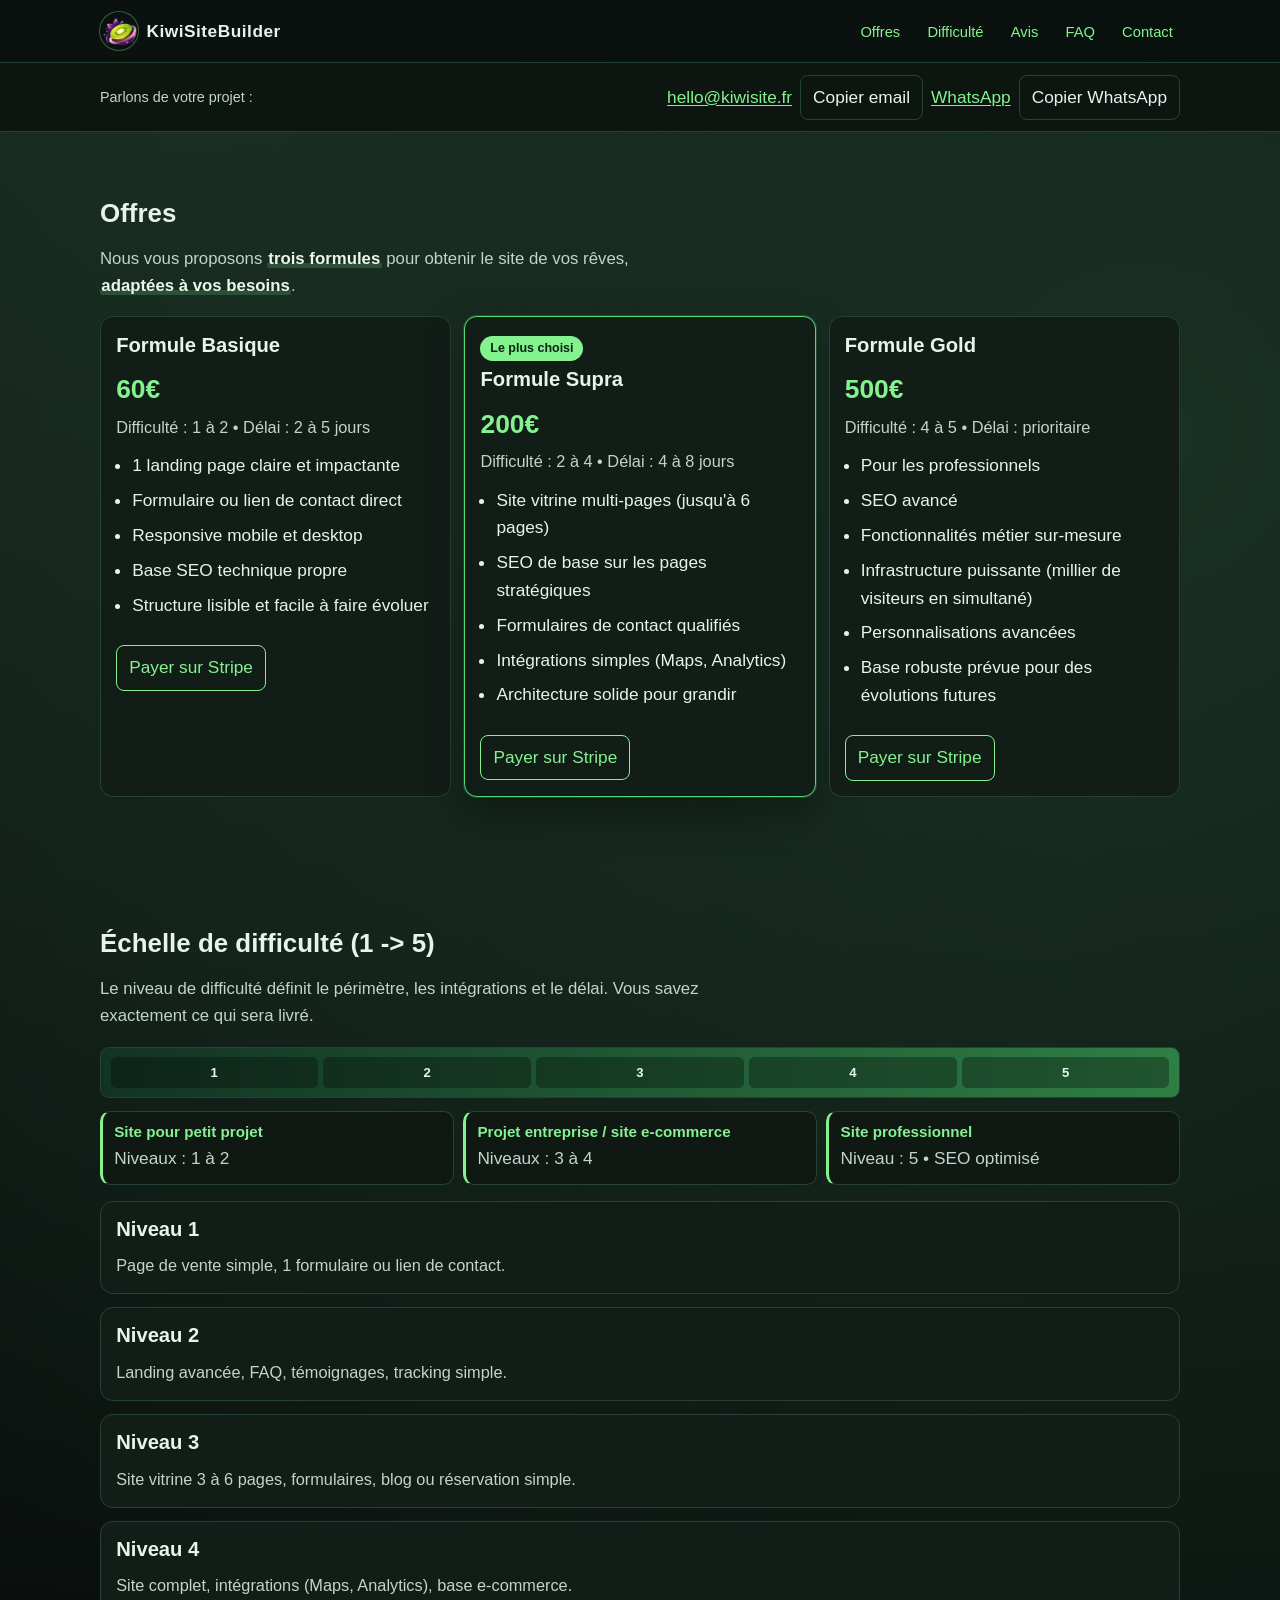
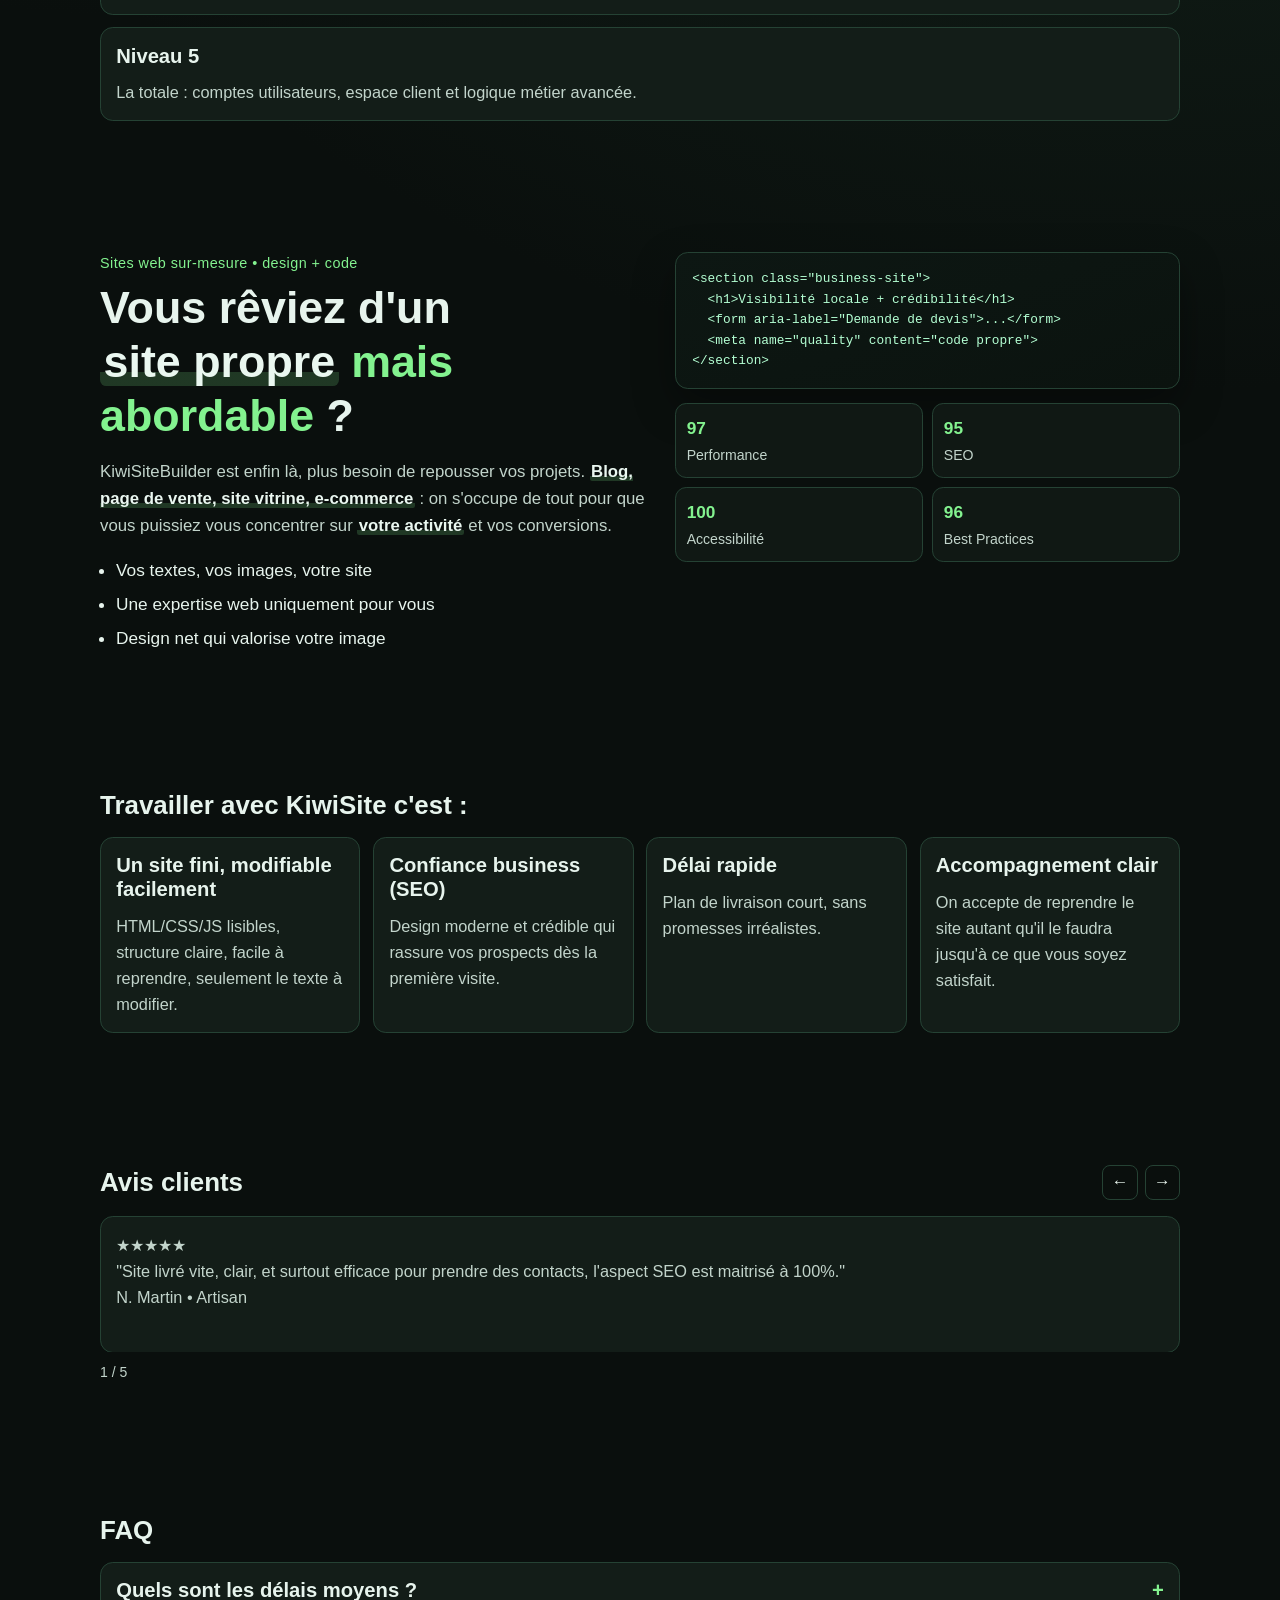
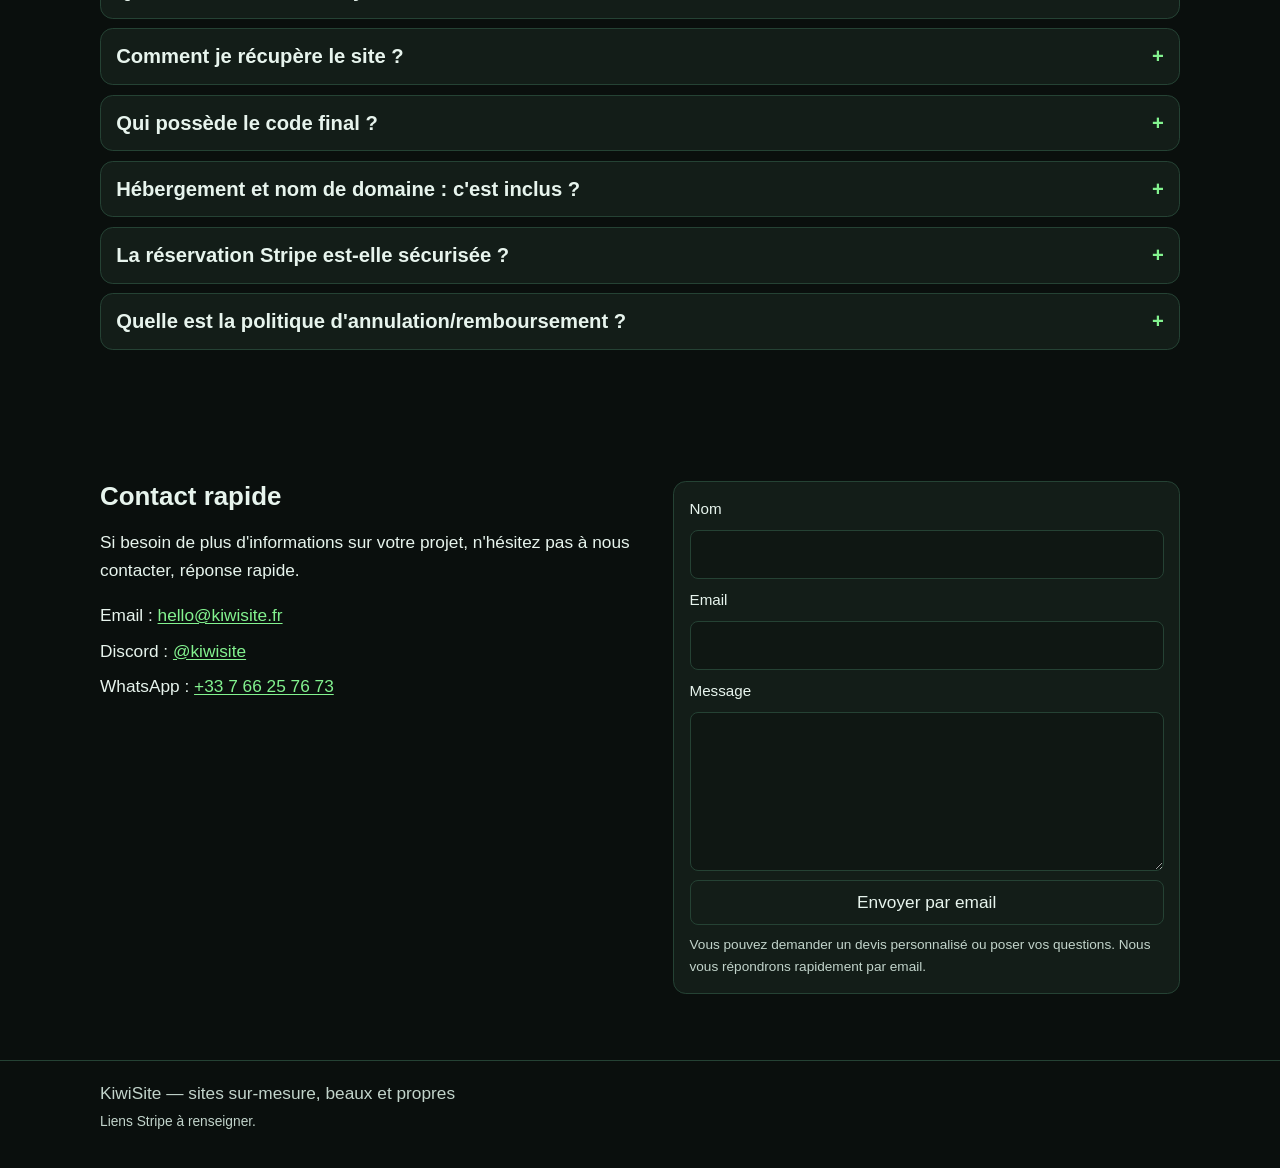
==== index.html @ 047dbd61 "Refine mobile contact bar design" ====
﻿<!doctype html>
<html lang="fr">
  <head>
    <meta charset="UTF-8" />
    <meta name="viewport" content="width=device-width, initial-scale=1.0" />
    <meta
      name="description"
      content="KiwiSiteBuilder crée des sites web sur-mesure avec design soigné, code propre et livraison rapide."
    />
    <title>KiwiSiteBuilder | Site web beau, propre, rapide</title>
    <link rel="stylesheet" href="css/styles.css" />
  </head>
  <body>
    <a class="skip-link" href="#main-content">Aller au contenu</a>

    <header class="site-header" id="top">
      <div class="container nav-wrap">
        <p class="brand" aria-label="KiwiSiteBuilder">
          <span class="brand-logo" aria-hidden="true">
            <img src="assets/logo kiwi.png" alt="" />
          </span>
          <span class="brand-text">KiwiSiteBuilder</span>
        </p>
        <nav aria-label="Navigation principale">
          <ul class="nav-list">
            <li><a href="#offres">Offres</a></li>
            <li><a href="#difficulte">Difficulté</a></li>
            <li><a href="#avis">Avis</a></li>
            <li><a href="#faq">FAQ</a></li>
            <li><a href="#contact">Contact</a></li>
          </ul>
        </nav>
      </div>
    </header>

    <div class="contact-bar" aria-label="Barre contact rapide">
      <div class="container contact-bar-wrap">
        <p>Parlons de votre projet :</p>
        <div class="contact-actions">
          <a href="mailto:hello@kiwisite.fr">hello@kiwisite.fr</a>
          <button
            class="copy-btn"
            type="button"
            data-copy="hello@kiwisite.fr"
            aria-label="Copier l'adresse email"
          >
            Copier email
          </button>
          <a href="https://wa.me/33612345678" target="_blank" rel="noopener"
            >WhatsApp</a
          >
          <button
            class="copy-btn"
            type="button"
            data-copy="+33 6 12 34 56 78"
            aria-label="Copier le numéro WhatsApp"
          >
            Copier WhatsApp
          </button>
        </div>
      </div>
    </div>

    <main id="main-content">
      <section class="section" id="offres" aria-labelledby="offres-title">
        <div class="container">
          <h2 id="offres-title">Offres</h2>
          <p class="section-intro">
            Nous vous proposons <span class="hl">trois formules</span> pour obtenir le site de vos rêves, <span class="hl">adaptées à vos besoins</span>.
          </p>
          <div class="offers-grid">
            <article class="offer-card">
              <h3>Formule Basique</h3>
              <p class="price">60€</p>
              <p class="offer-meta">Difficulté : 1 à 2 • Délai : 2 à 5 jours</p>
              <ul>
                <li>1 landing page claire et impactante</li>
                <li>Formulaire ou lien de contact direct</li>
                <li>Responsive mobile et desktop</li>
                <li>Base SEO technique propre</li>
                <li>Structure lisible et facile à faire évoluer</li>
              </ul>
              <a
                class="stripe-btn"
                href="STRIPE_LINK_STARTER"
                target="_blank"
                rel="noopener"
                aria-label="Réserver l'offre Essentiel Launch sur Stripe"
                >Payer sur Stripe</a
              >
            </article>

            <article class="offer-card featured">
              <p class="tag">Le plus choisi</p>
              <h3>Formule Supra</h3>
              <p class="price">200€</p>
              <p class="offer-meta">Difficulté : 2 à 4 • Délai : 4 à 8 jours</p>
              <ul>
                <li>Site vitrine multi-pages (jusqu'à 6 pages)</li>
                <li>SEO de base sur les pages stratégiques</li>
                <li>Formulaires de contact qualifiés</li>
                <li>Intégrations simples (Maps, Analytics)</li>
                <li>Architecture solide pour grandir</li>
              </ul>
              <a
                class="stripe-btn"
                href="STRIPE_LINK_PRO"
                target="_blank"
                rel="noopener"
                aria-label="Réserver l'offre Croissance Sur-Mesure sur Stripe"
                >Payer sur Stripe</a
              >
            </article>

            <article class="offer-card">
              <h3>Formule Gold</h3>
              <p class="price">500€</p>
              <p class="offer-meta">Difficulté : 4 à 5 • Délai : prioritaire</p>
              <ul>
                <li>Pour les professionnels</li>
                <li>SEO avancé</li>
                <li>Fonctionnalités métier sur-mesure</li>
                <li>Infrastructure puissante (millier de visiteurs en simultané)</li>
                <li>Personnalisations avancées</li>
                <li>Base robuste prévue pour des évolutions futures</li>
                
              </ul>
              <a
                class="stripe-btn"
                href="STRIPE_LINK_PREMIUM"
                target="_blank"
                rel="noopener"
                aria-label="Réserver l'offre Signature Prioritaire sur Stripe"
                >Payer sur Stripe</a
              >
            </article>
          </div>
        </div>
      </section>

      <section class="section" id="difficulte" aria-labelledby="difficulte-title">
        <div class="container">
          <h2 id="difficulte-title">Échelle de difficulté (1 -> 5)</h2>
          <p class="section-intro">
            Le niveau de difficulté définit le périmètre, les intégrations et le
            délai. Vous savez exactement ce qui sera livré.
          </p>
          <div
            class="scale-track"
            role="img"
            aria-label="Échelle visuelle de difficulté de 1 à 5"
          >
            <span>1</span>
            <span>2</span>
            <span>3</span>
            <span>4</span>
            <span>5</span>
          </div>
          <div class="difficulty-legend" aria-label="Catégories de difficulté">
            <article class="difficulty-legend-item">
              <h3>Site pour petit projet</h3>
              <p>Niveaux : 1 à 2</p>
            </article>
            <article class="difficulty-legend-item">
              <h3>Projet entreprise / site e-commerce</h3>
              <p>Niveaux : 3 à 4</p>
            </article>
            <article class="difficulty-legend-item">
              <h3>Site professionnel</h3>
              <p>Niveau : 5 • SEO optimisé</p>
            </article>
          </div>
          <div class="difficulty-grid">
            <article class="difficulty-item">
              <h3>Niveau 1</h3>
              <p>Page de vente simple, 1 formulaire ou lien de contact.</p>
            </article>
            <article class="difficulty-item">
              <h3>Niveau 2</h3>
              <p>Landing avancée, FAQ, témoignages, tracking simple.</p>
            </article>
            <article class="difficulty-item">
              <h3>Niveau 3</h3>
              <p>Site vitrine 3 à 6 pages, formulaires, blog ou réservation simple.</p>
            </article>
            <article class="difficulty-item">
              <h3>Niveau 4</h3>
              <p>Site complet, intégrations (Maps, Analytics), base e-commerce.</p>
            </article>
            <article class="difficulty-item">
              <h3>Niveau 5</h3>
              <p>
                La totale : comptes utilisateurs, espace client et logique métier
                avancée.
              </p>
            </article>
          </div>
        </div>
      </section>

      <section class="hero section">
        <div class="container hero-grid">
          <div>
            <p class="kicker">Sites web sur-mesure • design + code</p>
            <h1>
              Vous rêviez d'un <span class="hl">site propre</span>
              <span>mais abordable</span> ?
            </h1>
            <p class="hero-subtitle">
              KiwiSiteBuilder est enfin là, plus besoin de repousser vos projets.
              <span class="hl">Blog, page de vente, site vitrine, e-commerce</span> :
              on s'occupe de tout pour que vous puissiez vous concentrer sur
              <span class="hl">votre activité</span> et vos conversions.
            </p>
            <ul class="proof-list" aria-label="Preuves de confiance">
              <li>Vos textes, vos images, votre site</li>
              <li>Une expertise web uniquement pour vous</li>
              <li>Design net qui valorise votre image</li>
            </ul>
          </div>
          <div>
            <article class="code-card" aria-label="Extrait de code décoratif">
              <pre><code>&lt;section class="business-site"&gt;
  &lt;h1&gt;Visibilité locale + crédibilité&lt;/h1&gt;
  &lt;form aria-label="Demande de devis"&gt;...&lt;/form&gt;
  &lt;meta name="quality" content="code propre"&gt;
&lt;/section&gt;</code></pre>
            </article>
            <div class="badge-grid" aria-label="Badges de qualité">
              <div class="badge">
                <span class="badge-score">97</span>
                <span class="badge-name">Performance</span>
              </div>
              <div class="badge">
                <span class="badge-score">95</span>
                <span class="badge-name">SEO</span>
              </div>
              <div class="badge">
                <span class="badge-score">100</span>
                <span class="badge-name">Accessibilité</span>
              </div>
              <div class="badge">
                <span class="badge-score">96</span>
                <span class="badge-name">Best Practices</span>
              </div>
            </div>
          </div>
        </div>
      </section>

      <section class="section" aria-labelledby="obtenez-title">
        <div class="container">
          <h2 id="obtenez-title">Travailler avec KiwiSite c'est :</h2>
          <div class="value-grid">
            <article>
              <h3>Un site fini,
                modifiable facilement</h3>
              <p>HTML/CSS/JS lisibles, structure claire, facile à reprendre, seulement le texte à modifier.</p>
            </article>
            <article>
              <h3>Confiance business (SEO)</h3>
              <p>Design moderne et crédible qui rassure vos prospects dès la première visite.</p>
            </article>
            <article>
              <h3>Délai rapide</h3>
              <p>Plan de livraison court, sans promesses irréalistes.</p>
            </article>
            <article>
              <h3>Accompagnement clair</h3>
              <p>On accepte de reprendre le site autant qu'il le faudra jusqu'à ce que vous soyez satisfait.</p>
            </article>
          </div>
        </div>
      </section>

      <section class="section" id="avis" aria-labelledby="avis-title">
        <div class="container">
          <div class="reviews-head">
            <h2 id="avis-title">Avis clients</h2>
            <div class="reviews-controls" aria-label="Navigation des avis">
              <button
                type="button"
                class="reviews-arrow"
                data-action="prev"
                aria-label="Avis précédent"
              >
                ←
              </button>
              <button
                type="button"
                class="reviews-arrow"
                data-action="next"
                aria-label="Avis suivant"
              >
                →
              </button>
            </div>
          </div>
          <div
            class="reviews-carousel"
            aria-live="polite"
            tabindex="0"
            aria-label="Carrousel des avis clients"
          >
            <div class="reviews-track" id="reviews-track">
              <article class="review review-slide" aria-hidden="false">
              <p class="stars" aria-label="Note 5 sur 5">★★★★★</p>
              <p>
                "Site livré vite, clair, et surtout efficace pour prendre des
                contacts, l'aspect SEO est maitrisé à 100%."
              </p>
              <p class="review-meta">N. Martin • Artisan</p>
            </article>
            <article class="review review-slide" aria-hidden="true">
              <p class="stars" aria-label="Note 5 sur 5">★★★★★</p>
              <p>
                "Je me suis fait attiré par le prix, parfait pour se lancer. Finalement j'ai obtenue mon site avec
                un rendu premium."
              </p>
              <p class="review-meta">Louise. • Blog</p>
            </article>
            <article class="review review-slide" aria-hidden="true">
              <p class="stars" aria-label="Note 5 sur 5">★★★★★</p>
              <p>
                "Je ne savais pas coder, j'avais peur de ne pas pouvoir modifier mon blog seule, mais la prise en mains est très simple, je n'ai qu'à écrire !! Très satisfaite pour 60€ seulement."
              </p>
              <p class="review-meta">A. R. • Petit commerce</p>
            </article>
            <article class="review review-slide" aria-hidden="true">
              <p class="stars" aria-label="Note 5 sur 5">★★★★★</p>
              <p>"Communication nette, délais tenus, pas de promesses floues."</p>
              <p class="review-meta">S. K. • Consultante</p>
            </article>
            <article class="review review-slide" aria-hidden="true">
              <p class="stars" aria-label="Note 5 sur 5">★★★★★</p>
              <p>"Ma page convertit mieux qu'avant. Simple, rapide, efficace, je recommande l'offre à 200€ pour les site e-commerce."</p>
              <p class="review-meta">T. P. • Formateur</p>
            </article>
          </div>
          </div>
          <p class="reviews-counter" id="reviews-counter">1 / 5</p>
        </div>
      </section>

      <section class="section" id="faq" aria-labelledby="faq-title">
        <div class="container">
          <h2 id="faq-title">FAQ</h2>
          <div class="faq-list" role="list">
            <article class="faq-item">
              <h3>
                <button
                  type="button"
                  class="faq-question"
                  aria-expanded="false"
                  aria-controls="faq-1"
                  id="faq-btn-1"
                >
                  Quels sont les délais moyens ?
                </button>
              </h3>
              <div class="faq-answer" id="faq-1" role="region" aria-labelledby="faq-btn-1" hidden>
                <p>
                  Selon l'offre et la difficulté : environ 2 à 8 jours pour les
                  niveaux simples à intermédiaires. Les projets avancés sont
                  cadrés avec un planning précis. Vous serez informé dès la commande passées de la durée estimée. L'avancement peut-être communiqué sur demande.
                </p>
              </div>
            </article>

            <article class="faq-item">
              <h3>
                <button
                  type="button"
                  class="faq-question"
                  aria-expanded="false"
                  aria-controls="faq-2"
                  id="faq-btn-2"
                >
                  Comment je récupère le site ?
                </button>
              </h3>
              <div class="faq-answer" id="faq-2" role="region" aria-labelledby="faq-btn-2" hidden>
                <p>
                 Plusieurs options sont possibles selon vos envie, mais nous conseillons de récupérer le site final une fois que la mise en ligne soit finalisée.
                </p>
              </div>
            </article>

            <article class="faq-item">
              <h3>
                <button
                  type="button"
                  class="faq-question"
                  aria-expanded="false"
                  aria-controls="faq-3"
                  id="faq-btn-3"
                >
                  Qui possède le code final ?
                </button>
              </h3>
              <div class="faq-answer" id="faq-3" role="region" aria-labelledby="faq-btn-3" hidden>
                <p>
                  Vous disposez de l'entierté du livrable final et de son usage pour votre
                  activité. Les modalités exactes sont précisées au démarrage.
                </p>
              </div>
            </article>

            <article class="faq-item">
              <h3>
                <button
                  type="button"
                  class="faq-question"
                  aria-expanded="false"
                  aria-controls="faq-4"
                  id="faq-btn-4"
                >
                  Hébergement et nom de domaine : c'est inclus ?
                </button>
              </h3>
              <div class="faq-answer" id="faq-4" role="region" aria-labelledby="faq-btn-4" hidden>
                <p>
                  L'offre couvre la création du site. Hébergement et domaine
                  peuvent être conseillés, configurés ou gérés selon votre
                    situation. Des frais peuvent s'appliquer selon votre projet, mais vous serez prévenue.
                  </p>
              </div>
            </article>

            <article class="faq-item">
              <h3>
                <button
                  type="button"
                  class="faq-question"
                  aria-expanded="false"
                  aria-controls="faq-5"
                  id="faq-btn-5"
                >
                  La réservation Stripe est-elle sécurisée ?
                </button>
              </h3>
              <div class="faq-answer" id="faq-5" role="region" aria-labelledby="faq-btn-5" hidden>
                <p>
                  Oui. Les liens de réservation passent par Stripe. Remplacez les
                  placeholders du code par vos URLs définitives.
                </p>
              </div>
            </article>

            <article class="faq-item">
              <h3>
                <button
                  type="button"
                  class="faq-question"
                  aria-expanded="false"
                  aria-controls="faq-6"
                  id="faq-btn-6"
                >
                  Quelle est la politique d'annulation/remboursement ?
                </button>
              </h3>
              <div class="faq-answer" id="faq-6" role="region" aria-labelledby="faq-btn-6" hidden>
                <p>
                  SATISFAIT OU REMBOURSÉ : Si vous n'êtes pas satisfait du travail livré, nous nous engageons à vous rembourser intégralement.
                  (mais votre site ne sera plus accessible ;))
                </p>
              </div>
            </article>
          </div>
        </div>
      </section>

      <section class="section" id="contact" aria-labelledby="contact-title">
        <div class="container contact-grid">
          <div>
            <h2 id="contact-title">Contact rapide</h2>
            <p>Si besoin de plus d'informations sur votre projet, n'hésitez pas à nous contacter, réponse rapide.</p>
            <ul class="contact-list">
              <li>
                Email :
                <a href="mailto:hello@kiwisite.fr">hello@kiwisite.fr</a>
              </li>
              <li>
                Discord :
                <a href="https://discord.gg/kiwisite" target="_blank" rel="noopener"
                  >@kiwisite</a
                >
              </li>
              <li>
                WhatsApp :
                <a href="https://wa.me/33766257673" target="_blank" rel="noopener"
                  >+33 7 66 25 76 73</a
                >
              </li>
            </ul>
          </div>
          <form id="contact-form" novalidate aria-label="Formulaire de contact rapide">
            <label for="name">Nom</label>
            <input id="name" name="name" type="text" autocomplete="name" required />

            <label for="email">Email</label>
            <input id="email" name="email" type="email" autocomplete="email" required />

            <label for="message">Message</label>
            <textarea id="message" name="message" rows="5" required></textarea>

            <button type="submit" class="form-btn">Envoyer par email</button>
            <p class="form-note">
              Vous pouvez demander un devis personnalisé ou poser vos questions. Nous vous répondrons rapidement par email.
            </p>
          </form>
        </div>
      </section>
    </main>

    <footer class="site-footer">
      <div class="container">
        <p>KiwiSite — sites sur-mesure, beaux et propres</p>
        <p class="disclaimer">Liens Stripe à renseigner.</p>
      </div>
    </footer>

    <div id="toast" class="toast" aria-live="polite" aria-atomic="true"></div>
    <script src="js/script.js"></script>
  </body>
</html>
---- css/styles.css ----
:root {
  --bg: #0a0f0d;
  --bg-soft: #101814;
  --card: #131d18;
  --card-hover: #17241d;
  --text: #e7f4ed;
  --muted: #c2d4cb;
  --kiwi: #83f28f;
  --kiwi-strong: #4fdc73;
  --border: #254234;
  --danger: #ff6f6f;
  --shadow: 0 16px 40px rgba(0, 0, 0, 0.35);
}

*,
*::before,
*::after {
  box-sizing: border-box;
}

html {
  scroll-behavior: smooth;
}

body {
  margin: 0;
  font-family: "Segoe UI", Roboto, "Helvetica Neue", Arial, sans-serif;
  font-size: clamp(1rem, 0.96rem + 0.2vw, 1.08rem);
  color: var(--text);
  background:
    radial-gradient(circle at 15% 0%, #1a2f24 0, transparent 36%),
    radial-gradient(circle at 90% 10%, #193124 0, transparent 38%),
    var(--bg);
  line-height: 1.6;
  overflow-x: hidden;
}

a {
  color: var(--kiwi);
  text-underline-offset: 0.14em;
}

a:hover,
a:focus-visible {
  color: var(--kiwi-strong);
}

.skip-link {
  position: absolute;
  left: -999px;
  top: auto;
}

.skip-link:focus {
  left: 0.75rem;
  top: 0.75rem;
  z-index: 1000;
  background: var(--kiwi);
  color: #0b150f;
  padding: 0.5rem 0.8rem;
  border-radius: 0.4rem;
  text-decoration: none;
}

.container {
  width: min(1080px, 92%);
  margin-inline: auto;
}

.site-header {
  position: sticky;
  top: 0;
  z-index: 100;
  border-bottom: 1px solid var(--border);
  backdrop-filter: blur(8px);
  background: rgba(8, 13, 11, 0.83);
}

.nav-wrap {
  display: flex;
  align-items: center;
  justify-content: space-between;
  gap: 1rem;
  padding: 0.75rem 0;
}

.brand {
  margin: 0;
  display: inline-flex;
  align-items: center;
  gap: 0.5rem;
  font-weight: 700;
  letter-spacing: 0.03em;
}

.brand-logo {
  width: 2.1rem;
  height: 2.1rem;
  display: inline-flex;
  border-radius: 50%;
  box-shadow: 0 0 0 1px rgba(131, 242, 143, 0.35);
}

.brand-logo img {
  width: 100%;
  height: 100%;
  display: block;
  object-fit: cover;
  border-radius: 50%;
}

.brand-text {
  line-height: 1;
}

.nav-list {
  list-style: none;
  margin: 0;
  padding: 0;
  display: flex;
  gap: 0.8rem;
  flex-wrap: wrap;
}

.nav-list a {
  font-size: 0.92rem;
  text-decoration: none;
  padding: 0.3rem 0.45rem;
  border-radius: 0.25rem;
  position: relative;
  transition: color 180ms ease, background-color 180ms ease;
}

.nav-list a::after {
  content: "";
  position: absolute;
  left: 0.45rem;
  right: 0.45rem;
  bottom: 0.1rem;
  height: 2px;
  background: var(--kiwi);
  transform: scaleX(0);
  transform-origin: left;
  transition: transform 180ms ease;
}

.nav-list a:hover {
  background: rgba(131, 242, 143, 0.08);
}

.nav-list a:hover::after {
  transform: scaleX(1);
}

.nav-list a:focus-visible {
  outline: 2px solid var(--kiwi);
  outline-offset: 2px;
}

.contact-bar {
  border-bottom: 1px solid var(--border);
  background: #0d1511;
}

.contact-bar-wrap {
  display: flex;
  flex-direction: column;
  gap: 0.65rem;
  padding: 0.7rem 0;
}

.contact-bar-wrap p {
  margin: 0;
  color: var(--muted);
  font-size: 0.9rem;
}

.contact-actions {
  display: flex;
  flex-wrap: wrap;
  gap: 0.5rem;
  align-items: center;
}

.copy-btn,
.reviews-arrow,
.stripe-btn,
.form-btn {
  background: transparent;
  color: var(--text);
  border: 1px solid var(--border);
  border-radius: 0.5rem;
  padding: 0.5rem 0.75rem;
  font: inherit;
  cursor: pointer;
  transition:
    transform 180ms ease,
    border-color 180ms ease,
    color 180ms ease,
    background-color 180ms ease,
    box-shadow 180ms ease;
}

.copy-btn:hover,
.copy-btn:focus-visible,
.reviews-arrow:hover,
.reviews-arrow:focus-visible,
.form-btn:hover,
.form-btn:focus-visible {
  border-color: var(--kiwi);
  color: var(--kiwi);
  transform: translateY(-1px);
  box-shadow: 0 10px 26px rgba(79, 220, 115, 0.15);
}

.section {
  padding: 3rem 0;
}

.hero-grid {
  display: grid;
  gap: 1.25rem;
}

.kicker {
  margin: 0 0 0.35rem;
  color: var(--kiwi);
  font-size: 0.9rem;
  letter-spacing: 0.03em;
}

h1,
h2,
h3 {
  line-height: 1.2;
  margin: 0 0 0.7rem;
}

h1 {
  font-size: clamp(1.7rem, 4vw, 2.8rem);
  max-width: 15ch;
}

h1 span {
  color: var(--kiwi);
}

.hero-subtitle,
.section-intro {
  color: var(--muted);
  font-size: 1.05rem;
  max-width: 65ch;
}

.proof-list {
  margin: 1rem 0 0;
  padding-left: 1rem;
}

.proof-list li {
  margin-bottom: 0.4rem;
  transition: color 160ms ease, transform 160ms ease;
}

.proof-list li:hover {
  color: #d9ffe8;
  transform: translateX(2px);
}

.code-card {
  margin: 0;
  border: 1px solid var(--border);
  border-radius: 0.8rem;
  background: linear-gradient(160deg, #0d1713 0%, #0b130f 100%);
  padding: 1rem;
  box-shadow: var(--shadow);
  overflow-x: auto;
}

.code-card pre {
  margin: 0;
  font-size: 0.8rem;
  color: #b4ffd3;
}

.badge-grid {
  margin-top: 0.9rem;
  display: grid;
  grid-template-columns: repeat(2, minmax(0, 1fr));
  gap: 0.6rem;
}

.badge {
  border: 1px solid var(--border);
  background: var(--bg-soft);
  border-radius: 0.7rem;
  padding: 0.65rem;
  display: grid;
  gap: 0.1rem;
  transition: transform 180ms ease, border-color 180ms ease, background-color 180ms ease;
}

.badge:hover {
  transform: translateY(-2px);
  border-color: var(--kiwi);
  background: #15241d;
}

.badge-score {
  color: var(--kiwi);
  font-weight: 700;
}

.badge-name {
  font-size: 0.88rem;
  color: var(--muted);
}

.scale-track {
  margin-top: 1rem;
  padding: 0.6rem;
  border-radius: 0.55rem;
  border: 1px solid var(--border);
  background: linear-gradient(90deg, #123324 0%, #2f7f44 100%);
  display: grid;
  grid-template-columns: repeat(5, 1fr);
  gap: 0.35rem;
}

.scale-track span {
  background: rgba(5, 8, 7, 0.34);
  border-radius: 0.35rem;
  text-align: center;
  font-size: 0.82rem;
  font-weight: 700;
  padding: 0.3rem;
}

.difficulty-legend {
  margin-top: 0.8rem;
  display: grid;
  gap: 0.6rem;
}

.difficulty-legend-item {
  border: 1px solid var(--border);
  border-radius: 0.65rem;
  background: var(--bg-soft);
  padding: 0.7rem;
  border-left: 3px solid var(--kiwi);
}

.difficulty-legend-item h3 {
  margin: 0 0 0.2rem;
  font-size: 0.95rem;
  color: var(--kiwi);
}

.difficulty-legend-item p {
  margin: 0;
  color: var(--muted);
}

.difficulty-grid,
.offers-grid,
.value-grid {
  display: grid;
  gap: 0.8rem;
  margin-top: 1rem;
}

.difficulty-item,
.offer-card,
.value-grid article,
.review,
.faq-item,
#contact-form {
  border: 1px solid var(--border);
  border-radius: 0.8rem;
  background: var(--card);
  padding: 0.95rem;
  transition:
    transform 220ms ease,
    border-color 220ms ease,
    box-shadow 220ms ease,
    background-color 220ms ease;
}

.difficulty-item:hover,
.offer-card:hover,
.value-grid article:hover,
.review:hover,
.faq-item:hover {
  transform: translateY(-4px);
  border-color: #3f7d5f;
  background: var(--card-hover);
  box-shadow: 0 18px 40px rgba(0, 0, 0, 0.24);
}

.difficulty-item p,
.value-grid p,
.review p,
.faq-answer p,
.offer-meta,
.conditions {
  margin: 0;
  color: var(--muted);
  font-size: 1.02rem;
}

.offer-card .price {
  margin: 0.2rem 0;
  font-size: 1.65rem;
  color: var(--kiwi);
  font-weight: 700;
}

.offer-card ul {
  margin: 0.8rem 0;
  padding-left: 1rem;
}

.offer-card li {
  margin-bottom: 0.45rem;
}

.offer-card.featured {
  border-color: var(--kiwi-strong);
  box-shadow: 0 0 0 1px rgba(79, 220, 115, 0.2), var(--shadow);
}

.tag {
  margin: 0 0 0.35rem;
  display: inline-block;
  color: #06250f;
  background: var(--kiwi);
  border-radius: 999px;
  font-size: 0.78rem;
  font-weight: 700;
  padding: 0.18rem 0.62rem;
}

.stripe-btn {
  margin-top: 0.8rem;
  text-decoration: none;
  display: inline-block;
  border-color: var(--kiwi);
  color: var(--kiwi);
}

.stripe-btn:hover,
.stripe-btn:focus-visible {
  background: var(--kiwi);
  color: #0c130e;
  box-shadow: 0 12px 28px rgba(79, 220, 115, 0.28);
}

.conditions {
  font-size: 0.98rem;
  border-left: 3px solid var(--kiwi-strong);
  padding-left: 0.7rem;
}

.stars {
  margin: 0 0 0.45rem;
  color: #ffd369;
}

.reviews-head {
  display: flex;
  align-items: center;
  justify-content: space-between;
  gap: 0.75rem;
}

.reviews-head h2 {
  margin-bottom: 0;
}

.reviews-controls {
  display: flex;
  gap: 0.45rem;
}

.reviews-arrow {
  width: 2.2rem;
  height: 2.2rem;
  padding: 0;
  font-size: 1.05rem;
  line-height: 1;
  font-weight: 700;
}

.reviews-carousel {
  margin-top: 1rem;
  overflow: hidden;
}

.reviews-track {
  display: flex;
  transition: transform 260ms ease;
  will-change: transform;
}

.review-slide {
  min-width: 100%;
}

.reviews-counter {
  margin: 0.55rem 0 0;
  color: var(--muted);
  font-size: 0.88rem;
}

.review-meta {
  margin-top: 0.5rem;
  color: #bdcec5;
  font-size: 0.96rem;
}

.faq-list {
  display: grid;
  gap: 0.6rem;
  margin-top: 1rem;
}

.faq-item h3 {
  margin: 0;
}

.faq-question {
  width: 100%;
  text-align: left;
  background: transparent;
  color: var(--text);
  border: 0;
  padding: 0;
  font: inherit;
  cursor: pointer;
  transition: color 170ms ease;
}

.faq-item:hover .faq-question {
  color: var(--kiwi);
}

.faq-question::after {
  content: "+";
  float: right;
  color: var(--kiwi);
}

.faq-question[aria-expanded="true"]::after {
  content: "-";
}

.faq-answer {
  margin-top: 0.65rem;
}

.contact-grid {
  display: grid;
  gap: 1rem;
}

.contact-list {
  list-style: none;
  padding: 0;
  margin: 1rem 0 0;
  display: grid;
  gap: 0.5rem;
}

form {
  display: grid;
  gap: 0.55rem;
}

label {
  font-size: 0.95rem;
}

input,
textarea {
  width: 100%;
  border: 1px solid var(--border);
  border-radius: 0.5rem;
  background: #0f1713;
  color: var(--text);
  padding: 0.6rem;
  font: inherit;
}

input:focus-visible,
textarea:focus-visible,
.faq-question:focus-visible,
.stripe-btn:focus-visible,
.reviews-arrow:focus-visible {
  outline: 2px solid var(--kiwi);
  outline-offset: 2px;
}

.form-note {
  margin: 0;
  color: var(--muted);
  font-size: 0.85rem;
}

.form-error {
  margin: 0;
  color: var(--danger);
  font-size: 0.86rem;
}

.site-footer {
  border-top: 1px solid var(--border);
  padding: 1rem 0 2rem;
}

.site-footer p {
  margin: 0.2rem 0;
  color: var(--muted);
}

.hl {
  color: #eaf7f0;
  font-weight: 600;
  background: linear-gradient(
    to bottom,
    transparent 72%,
    rgba(131, 242, 143, 0.18) 72%
  );
  padding: 0 0.08em;
  border-radius: 0.14em;
}

.disclaimer {
  font-size: 0.86rem;
}

.toast {
  position: fixed;
  bottom: 1rem;
  left: 50%;
  transform: translateX(-50%) translateY(18px);
  background: #c6ffd1;
  color: #05330f;
  border: 1px solid #79df8f;
  border-radius: 0.5rem;
  padding: 0.5rem 0.7rem;
  opacity: 0;
  pointer-events: none;
  transition: 180ms ease;
  font-size: 0.9rem;
}

.toast.show {
  opacity: 1;
  transform: translateX(-50%) translateY(0);
}

@media (max-width: 719px) {
  .container {
    width: 100%;
    margin-inline: 0;
    padding-inline: 1rem;
  }

  .nav-wrap {
    display: grid;
    grid-template-columns: auto 1fr;
    align-items: center;
    gap: 0.65rem;
    padding: 0.65rem 0;
  }

  .brand-text {
    font-size: 1rem;
  }

  .nav-wrap nav {
    grid-column: 1 / -1;
  }

  .nav-list {
    display: flex;
    flex-wrap: nowrap;
    gap: 0.45rem;
    overflow-x: auto;
    padding-bottom: 0.2rem;
    -ms-overflow-style: none;
    scrollbar-width: none;
  }

  .nav-list::-webkit-scrollbar {
    display: none;
  }

  .nav-list li {
    flex: 0 0 auto;
  }

  .nav-list a {
    display: inline-flex;
    align-items: center;
    min-height: 2.1rem;
    text-align: center;
    padding: 0.42rem 0.7rem;
    background: rgba(131, 242, 143, 0.08);
    border: 1px solid rgba(131, 242, 143, 0.16);
    border-radius: 999px;
  }

  .contact-bar-wrap p {
    font-size: 0.74rem;
    letter-spacing: 0.08em;
    text-transform: uppercase;
    white-space: nowrap;
    overflow: hidden;
    text-overflow: ellipsis;
    color: #acc8ba;
  }

  .contact-bar {
    background:
      linear-gradient(110deg, rgba(20, 42, 31, 0.95), rgba(10, 16, 13, 0.98));
    border-bottom-color: #2b4e3d;
  }

  .contact-bar-wrap {
    gap: 0.38rem;
    padding: 0.45rem 0 0.5rem;
  }

  .contact-actions {
    width: 100%;
    display: flex;
    flex-wrap: nowrap;
    gap: 0.42rem;
    overflow-x: auto;
    padding-bottom: 0.1rem;
    -ms-overflow-style: none;
    scrollbar-width: none;
  }

  .contact-actions::-webkit-scrollbar {
    display: none;
  }

  .contact-actions a,
  .contact-actions .copy-btn {
    flex: 0 0 auto;
    display: inline-flex;
    align-items: center;
    justify-content: center;
    text-align: center;
    min-height: 2.35rem;
    padding: 0.34rem 0.82rem;
    font-size: 0.84rem;
    font-weight: 600;
    border-radius: 999px;
    border: 1px solid rgba(131, 242, 143, 0.26);
    background:
      linear-gradient(135deg, rgba(131, 242, 143, 0.13), rgba(9, 16, 13, 0.68));
    white-space: nowrap;
    box-shadow: inset 0 0 0 1px rgba(255, 255, 255, 0.03);
  }

  .contact-actions a {
    text-decoration: none;
  }

  .section {
    padding: 2.15rem 0;
  }

  h1 {
    max-width: 100%;
    font-size: clamp(1.85rem, 7.4vw, 2.25rem);
    line-height: 1.14;
  }

  h2 {
    font-size: 1.42rem;
    line-height: 1.2;
  }

  .kicker {
    font-size: 0.84rem;
  }

  .hero-grid,
  .contact-grid,
  .offers-grid,
  .difficulty-grid,
  .value-grid,
  .faq-list {
    gap: 0.9rem;
  }

  .review p,
  .difficulty-item p,
  .faq-answer p {
    overflow-wrap: anywhere;
  }

  .hero-subtitle,
  .section-intro,
  .difficulty-item p,
  .value-grid p,
  .review p,
  .faq-answer p,
  .offer-meta,
  .conditions {
    font-size: 1.01rem;
    line-height: 1.62;
  }

  .offer-card,
  .difficulty-item,
  .value-grid article,
  .review,
  .faq-item,
  #contact-form,
  .difficulty-legend-item {
    padding: 1rem;
    border-radius: 0.9rem;
  }

  .offer-card .price {
    font-size: 1.85rem;
  }

  .offer-card ul {
    margin: 0.7rem 0 0.85rem;
    padding-left: 1.08rem;
  }

  .code-card pre {
    font-size: 0.82rem;
  }

  .reviews-head {
    flex-direction: row;
    align-items: center;
    flex-wrap: wrap;
    row-gap: 0.45rem;
  }

  .reviews-controls {
    margin-left: auto;
  }

  .reviews-arrow {
    width: 2.3rem;
    height: 2.3rem;
  }

  .reviews-counter {
    text-align: right;
    font-size: 0.92rem;
  }

  .difficulty-legend {
    grid-template-columns: 1fr;
    gap: 0.55rem;
  }

  .copy-btn,
  .stripe-btn,
  .form-btn,
  input,
  textarea {
    min-height: 44px;
  }

  input,
  textarea {
    font-size: 1rem;
  }

  .site-footer p {
    font-size: 0.95rem;
  }
}

@media (min-width: 720px) {
  .brand-logo {
    width: 2.4rem;
    height: 2.4rem;
  }

  .section {
    padding: 4.1rem 0;
  }

  .hero-grid,
  .contact-grid {
    grid-template-columns: 1.1fr 1fr;
    align-items: start;
  }

  .difficulty-grid {
    grid-template-columns: 1fr;
  }

  .difficulty-legend {
    grid-template-columns: repeat(3, minmax(0, 1fr));
  }

  .offers-grid {
    grid-template-columns: repeat(3, minmax(0, 1fr));
  }

  .value-grid {
    grid-template-columns: repeat(4, minmax(0, 1fr));
  }

  .contact-bar-wrap {
    flex-direction: row;
    align-items: center;
    justify-content: space-between;
  }
}

@media (prefers-reduced-motion: reduce) {
  *,
  *::before,
  *::after {
    animation: none !important;
    transition: none !important;
  }
}
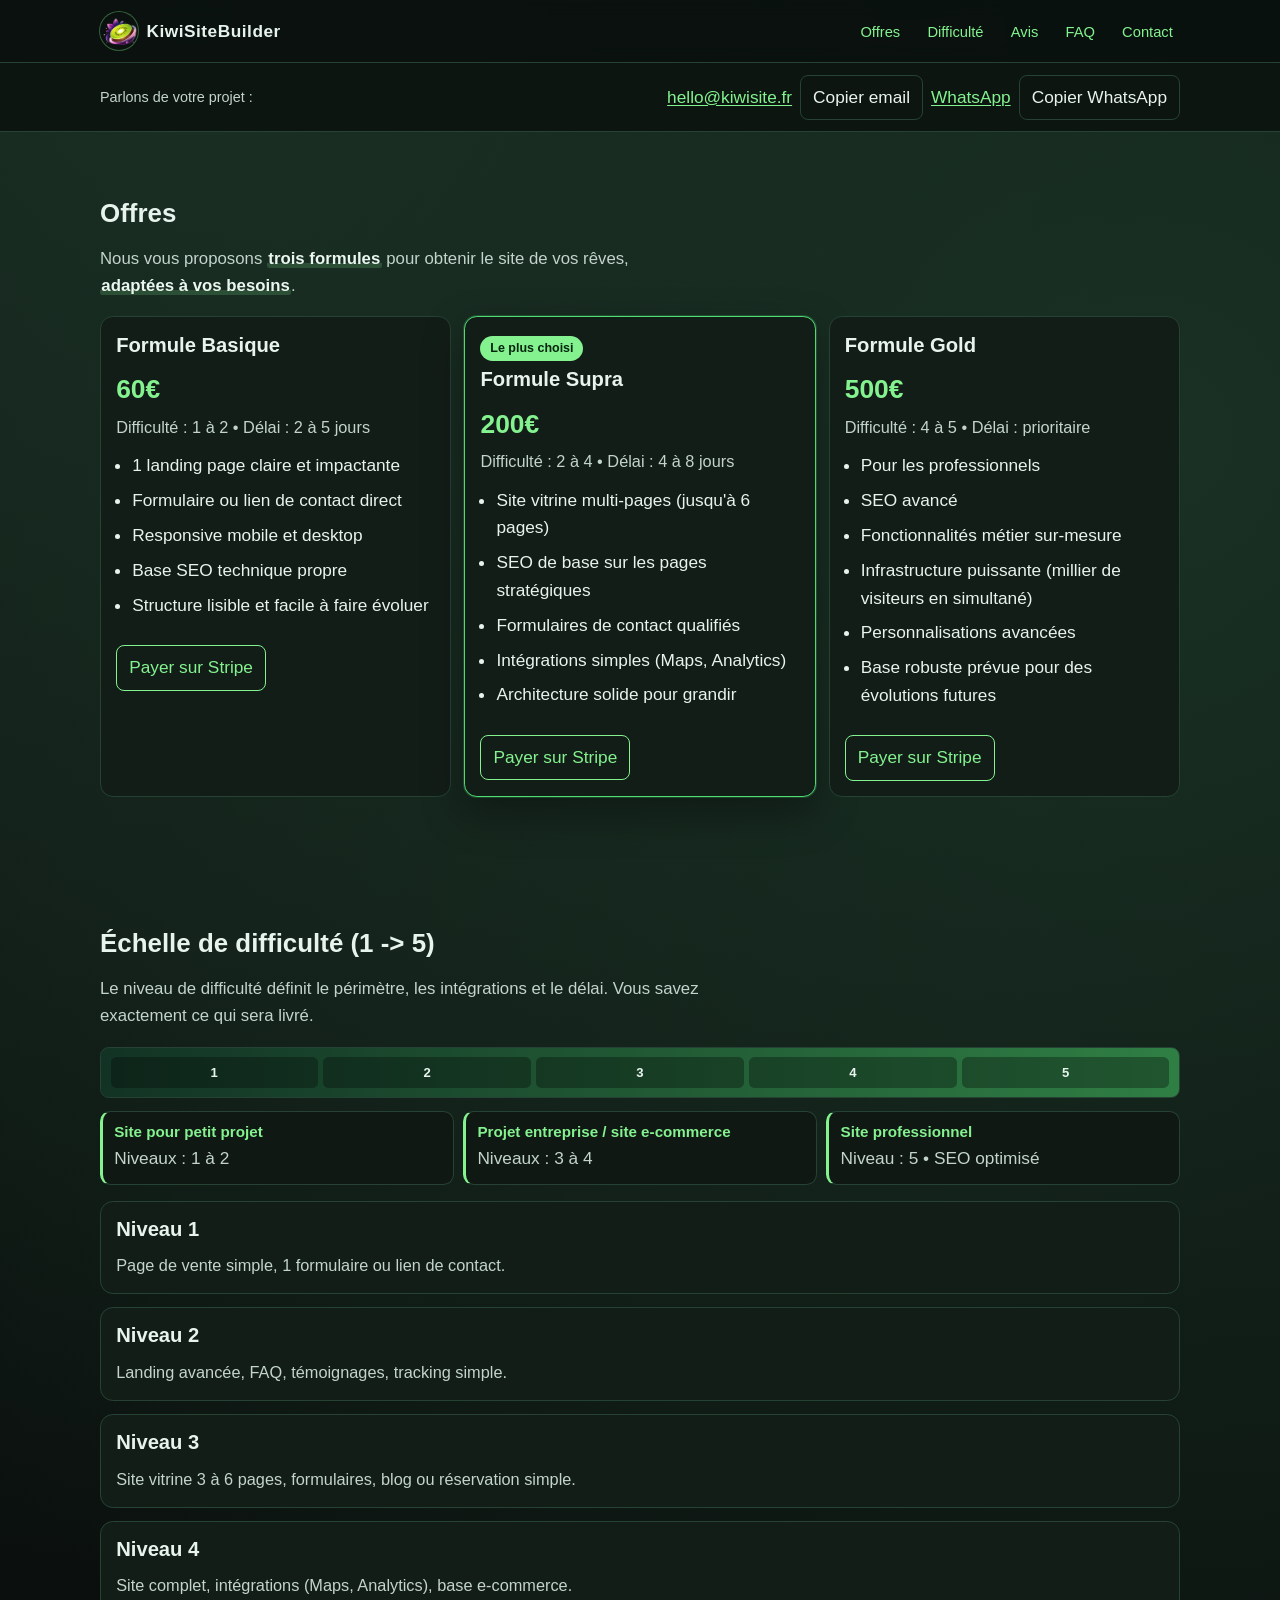
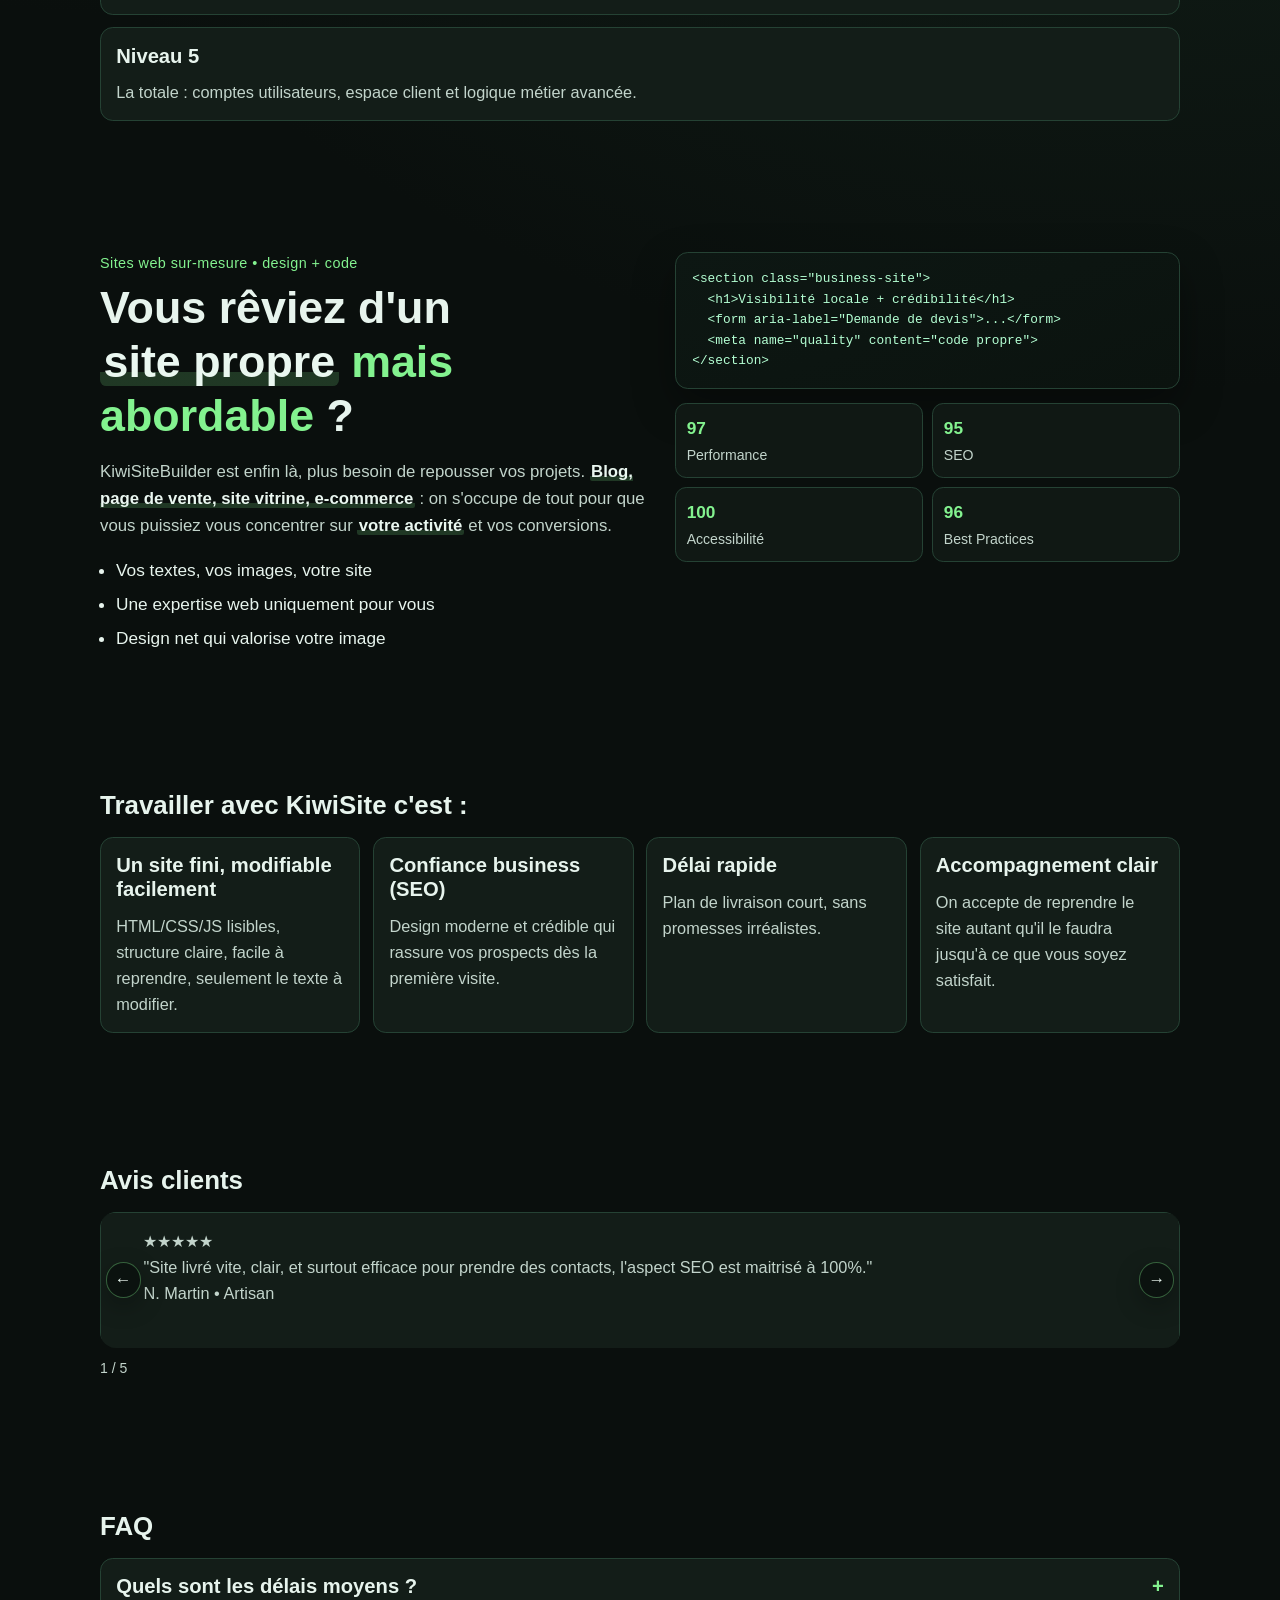
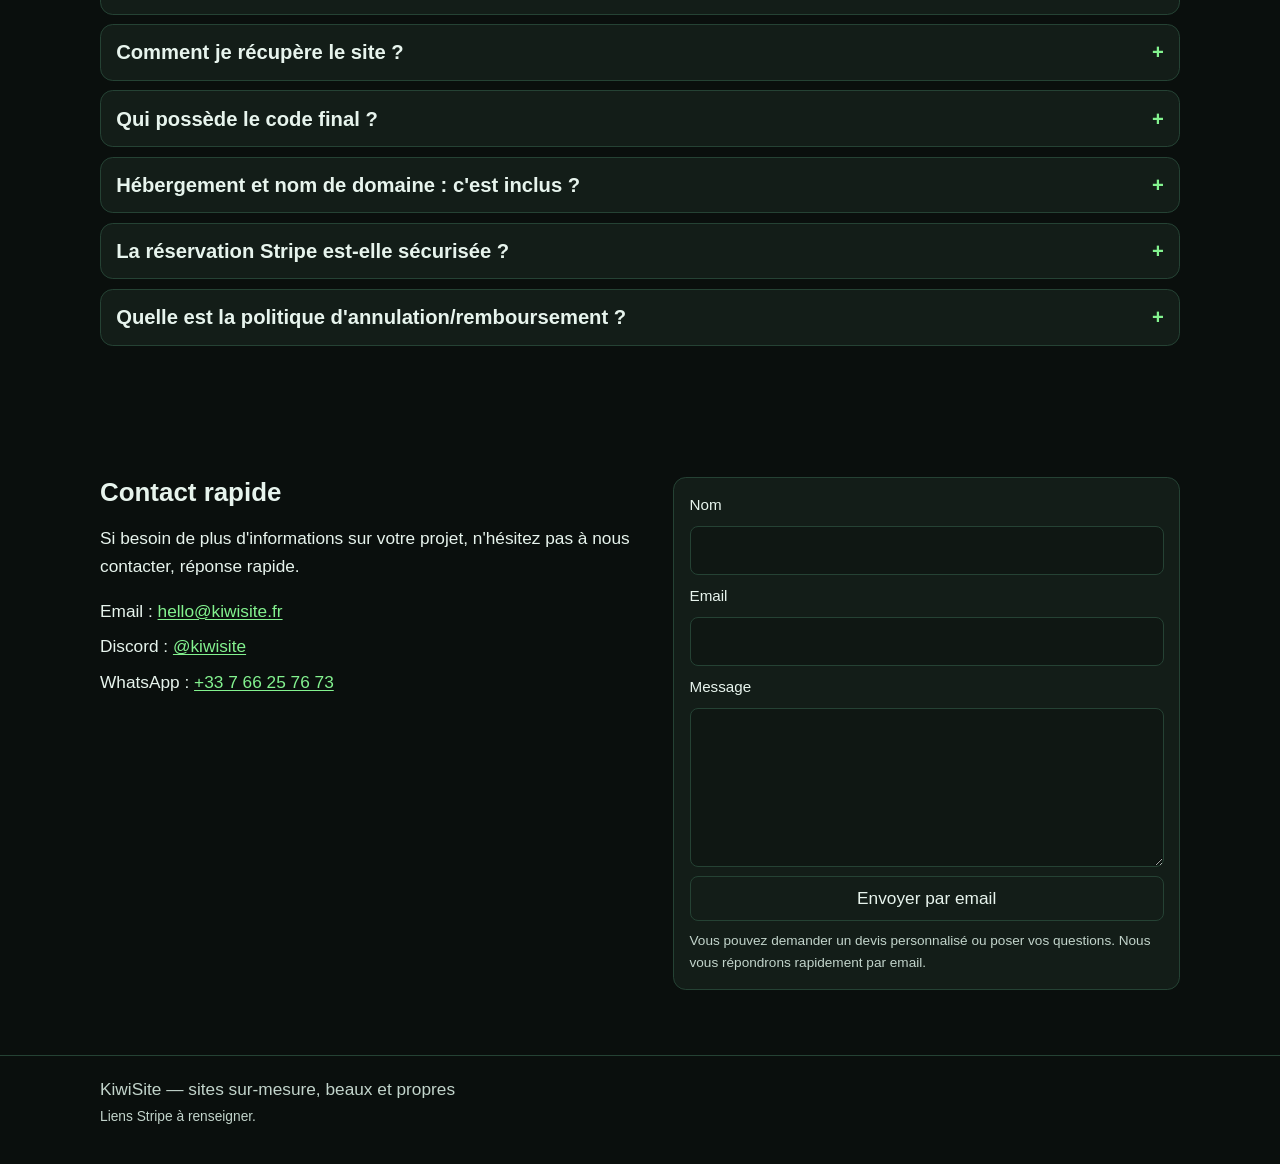
==== commit 68ce6514: "Improve mobile reviews carousel UX" ====
--- a/index.html
+++ b/index.html
@@ -2,7 +2,10 @@
 <html lang="fr">
   <head>
     <meta charset="UTF-8" />
-    <meta name="viewport" content="width=device-width, initial-scale=1.0" />
+    <meta
+      name="viewport"
+      content="width=device-width, initial-scale=1.0, viewport-fit=cover"
+    />
     <meta
       name="description"
       content="KiwiSiteBuilder crée des sites web sur-mesure avec design soigné, code propre et livraison rapide."
@@ -277,6 +280,13 @@
         <div class="container">
           <div class="reviews-head">
             <h2 id="avis-title">Avis clients</h2>
+          </div>
+          <div
+            class="reviews-carousel"
+            aria-live="polite"
+            tabindex="0"
+            aria-label="Carrousel des avis clients"
+          >
             <div class="reviews-controls" aria-label="Navigation des avis">
               <button
                 type="button"
@@ -295,13 +305,6 @@
                 →
               </button>
             </div>
-          </div>
-          <div
-            class="reviews-carousel"
-            aria-live="polite"
-            tabindex="0"
-            aria-label="Carrousel des avis clients"
-          >
             <div class="reviews-track" id="reviews-track">
               <article class="review review-slide" aria-hidden="false">
               <p class="stars" aria-label="Note 5 sur 5">★★★★★</p>
--- a/css/styles.css
+++ b/css/styles.css
@@ -20,6 +20,7 @@
 
 html {
   scroll-behavior: smooth;
+  width: 100%;
 }
 
 body {
@@ -32,6 +33,8 @@
     radial-gradient(circle at 90% 10%, #193124 0, transparent 38%),
     var(--bg);
   line-height: 1.6;
+  width: 100%;
+  min-height: 100svh;
   overflow-x: hidden;
 }
 
@@ -469,8 +472,8 @@
 .reviews-head {
   display: flex;
   align-items: center;
-  justify-content: space-between;
-  gap: 0.75rem;
+  justify-content: flex-start;
+  gap: 0.4rem;
 }
 
 .reviews-head h2 {
@@ -478,8 +481,14 @@
 }
 
 .reviews-controls {
+  position: absolute;
+  inset: 0;
   display: flex;
-  gap: 0.45rem;
+  align-items: center;
+  justify-content: space-between;
+  padding-inline: 0.35rem;
+  pointer-events: none;
+  z-index: 3;
 }
 
 .reviews-arrow {
@@ -489,11 +498,20 @@
   font-size: 1.05rem;
   line-height: 1;
   font-weight: 700;
+  border-radius: 999px;
+  border: 1px solid rgba(131, 242, 143, 0.35);
+  background: rgba(10, 16, 13, 0.78);
+  backdrop-filter: blur(8px);
+  pointer-events: auto;
+  box-shadow: 0 8px 24px rgba(0, 0, 0, 0.28);
 }
 
 .reviews-carousel {
   margin-top: 1rem;
   overflow: hidden;
+  position: relative;
+  border-radius: 1rem;
+  touch-action: pan-y;
 }
 
 .reviews-track {
@@ -504,6 +522,7 @@
 
 .review-slide {
   min-width: 100%;
+  padding-inline: 2.65rem;
 }
 
 .reviews-counter {
@@ -660,8 +679,16 @@
 }
 
 @media (max-width: 719px) {
+  html,
+  body,
+  main {
+    width: 100%;
+    max-width: 100%;
+  }
+
   .container {
     width: 100%;
+    max-width: 100%;
     margin-inline: 0;
     padding-inline: 1rem;
   }
@@ -841,23 +868,21 @@
   }
 
   .reviews-head {
-    flex-direction: row;
-    align-items: center;
-    flex-wrap: wrap;
-    row-gap: 0.45rem;
+    margin-bottom: 0.2rem;
   }
 
   .reviews-controls {
-    margin-left: auto;
+    padding-inline: 0.18rem;
   }
 
   .reviews-arrow {
-    width: 2.3rem;
-    height: 2.3rem;
+    width: 2rem;
+    height: 2rem;
+    font-size: 0.95rem;
   }
 
   .reviews-counter {
-    text-align: right;
+    text-align: center;
     font-size: 0.92rem;
   }
 
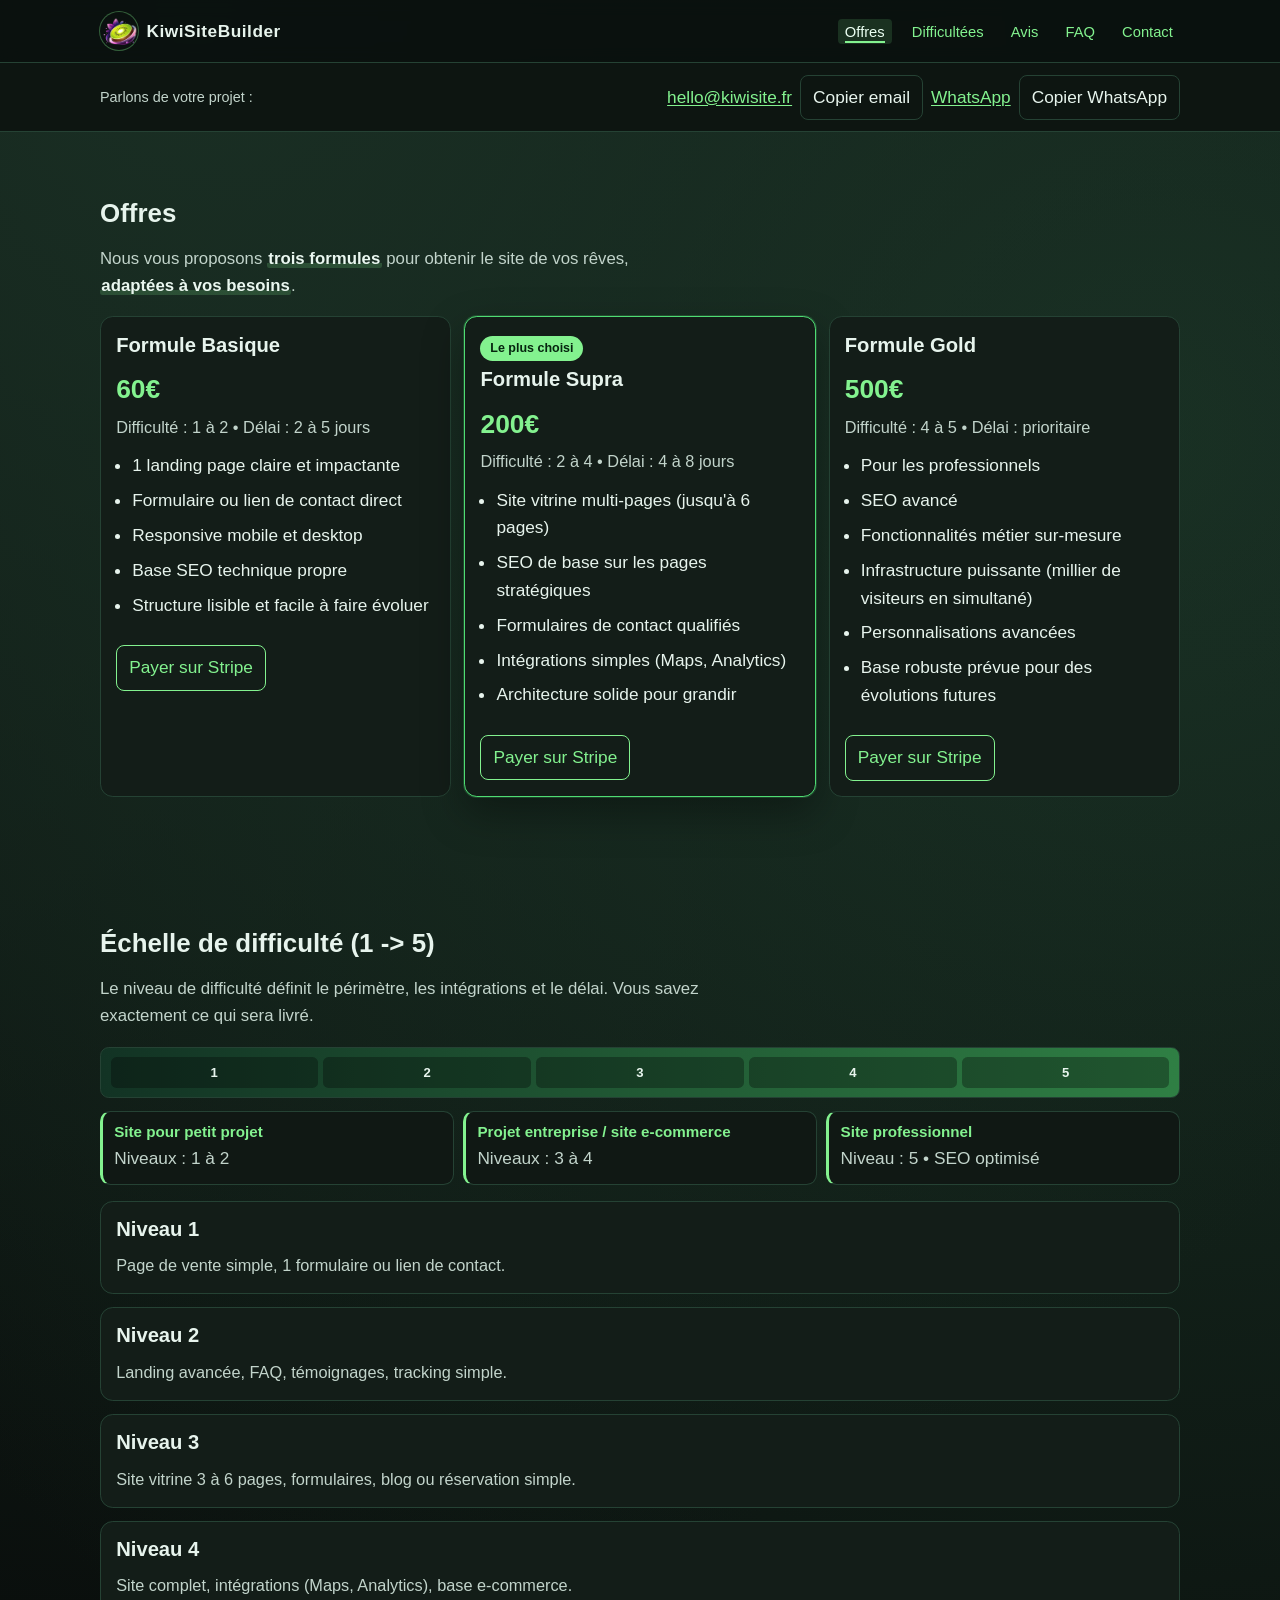
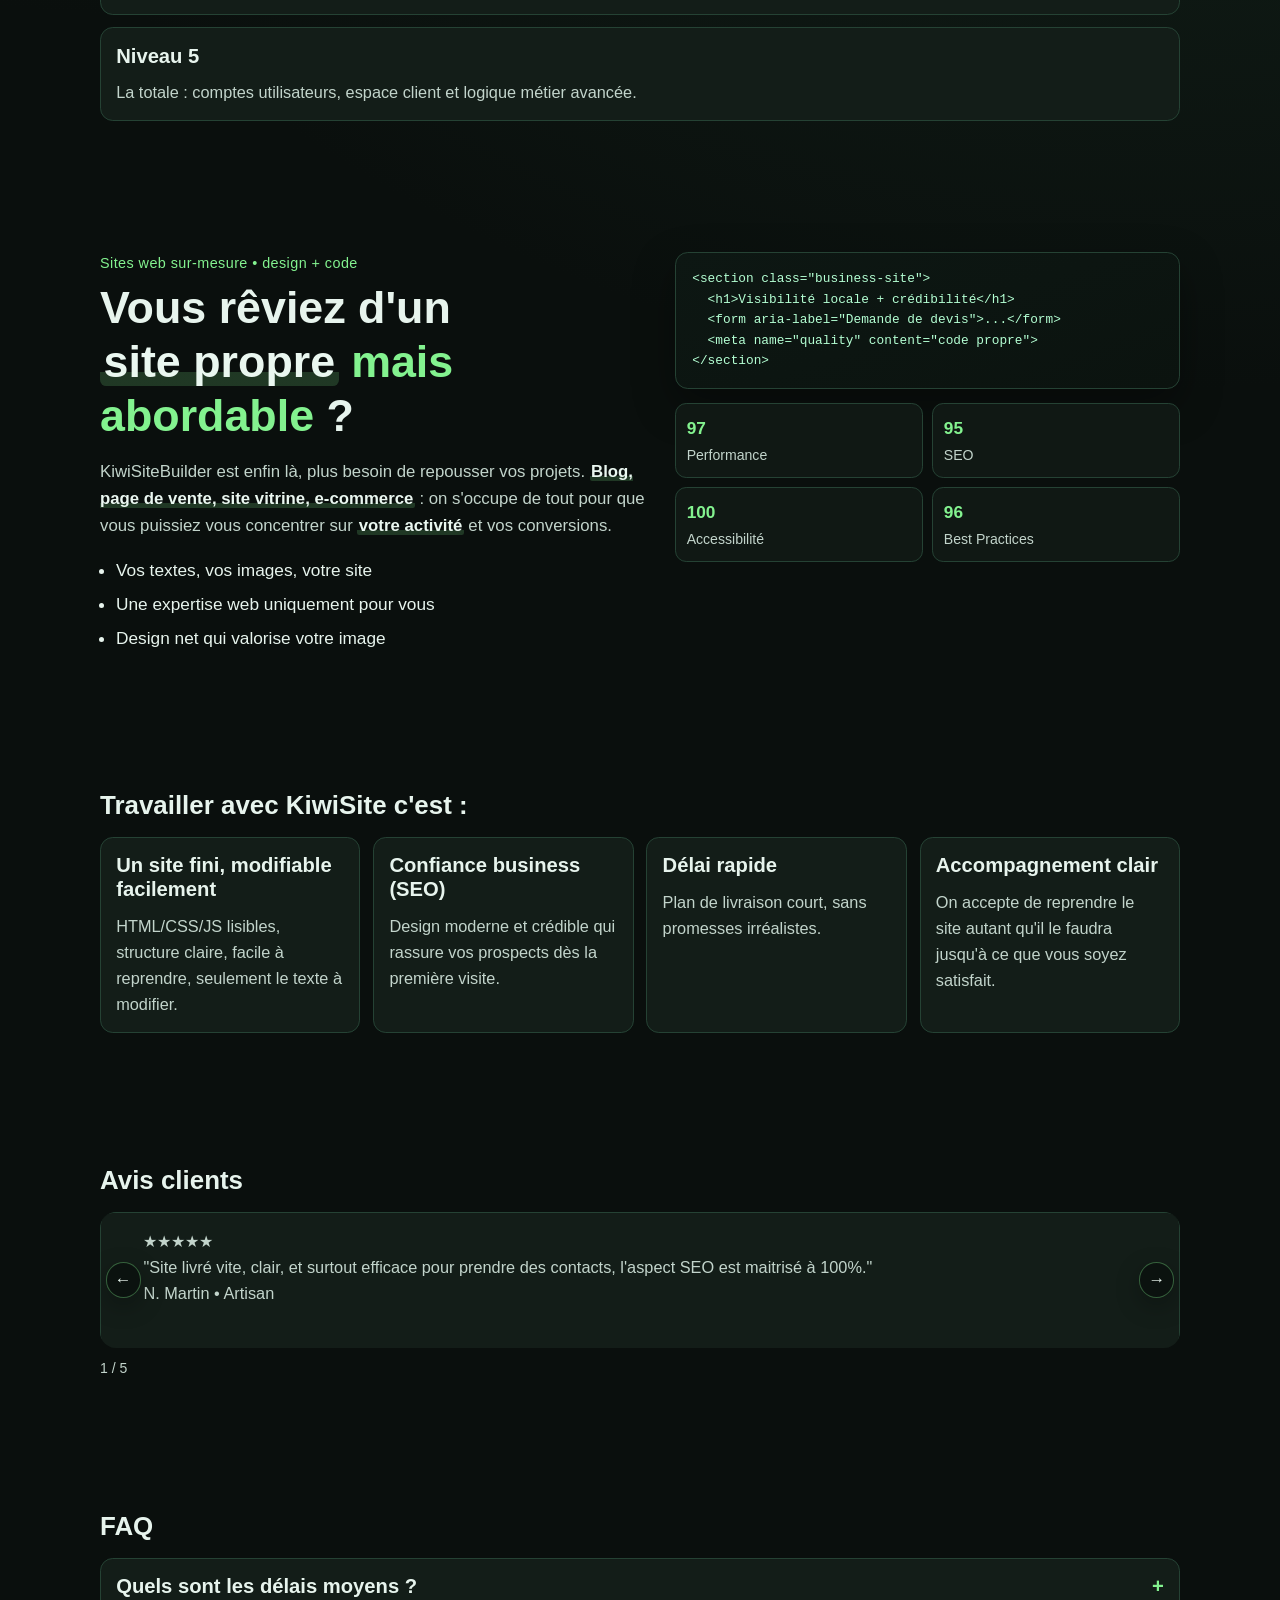
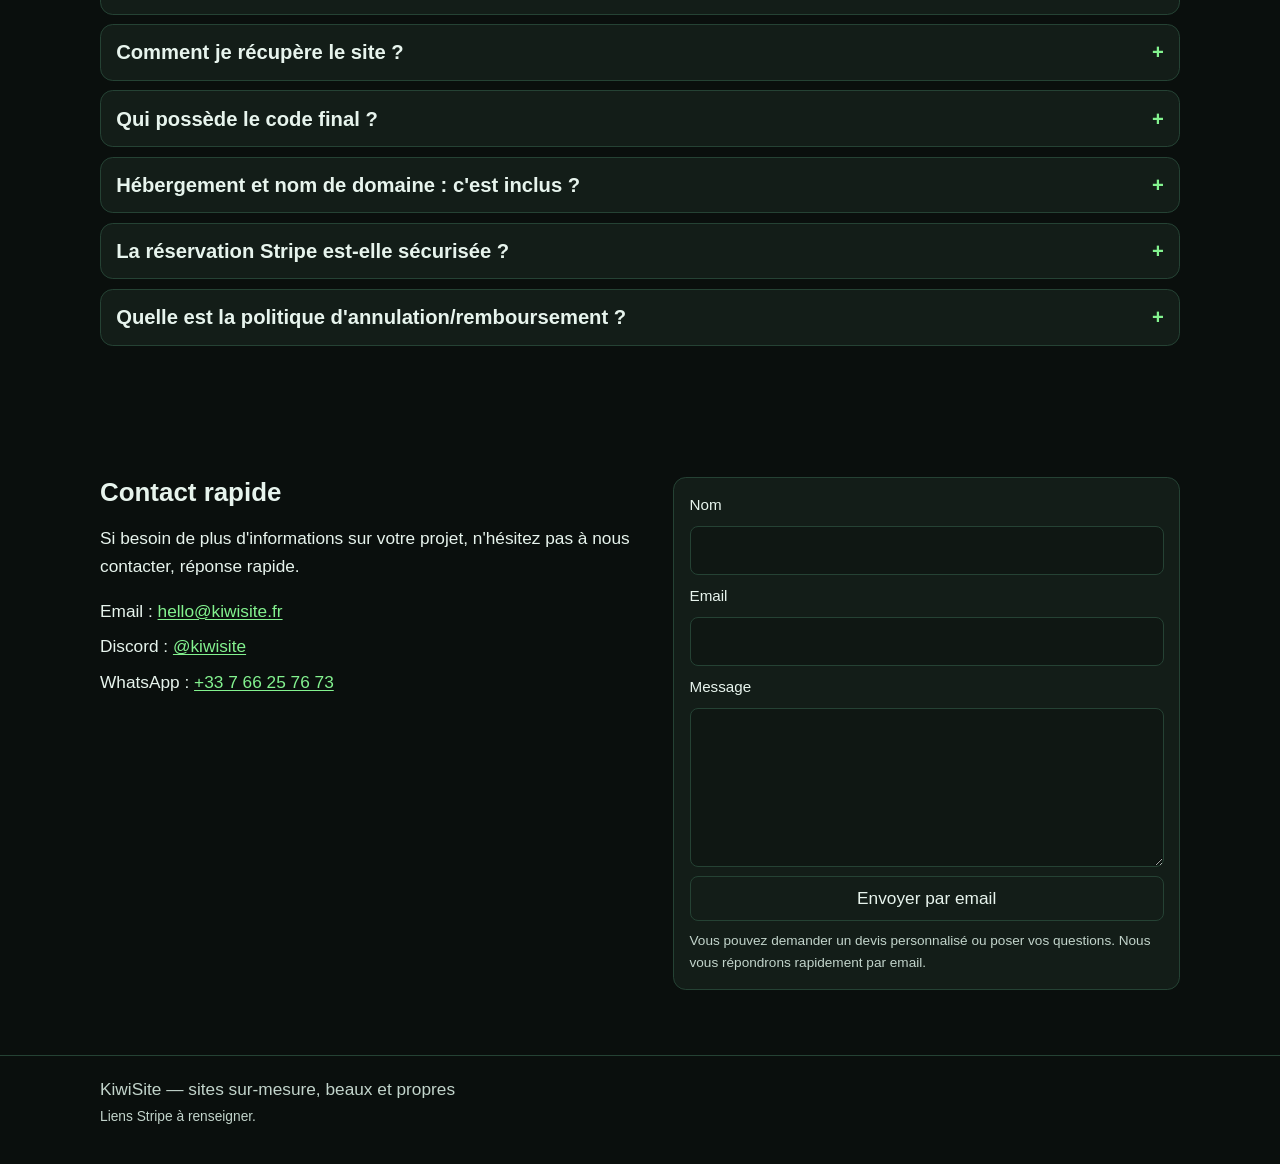
==== commit 45bee68e: "ee" ====
--- a/index.html
+++ b/index.html
@@ -27,7 +27,7 @@
         <nav aria-label="Navigation principale">
           <ul class="nav-list">
             <li><a href="#offres">Offres</a></li>
-            <li><a href="#difficulte">Difficulté</a></li>
+            <li><a href="#difficulte">Difficultées</a></li>
             <li><a href="#avis">Avis</a></li>
             <li><a href="#faq">FAQ</a></li>
             <li><a href="#contact">Contact</a></li>
--- a/css/styles.css
+++ b/css/styles.css
@@ -152,6 +152,15 @@
 }
 
 .nav-list a:hover::after {
+  transform: scaleX(1);
+}
+
+.nav-list a.is-active {
+  color: #ebfff2;
+  background: rgba(131, 242, 143, 0.14);
+}
+
+.nav-list a.is-active::after {
   transform: scaleX(1);
 }
 
@@ -697,12 +706,17 @@
     display: grid;
     grid-template-columns: auto 1fr;
     align-items: center;
-    gap: 0.65rem;
-    padding: 0.65rem 0;
+    gap: 0.5rem;
+    padding: 0.45rem 0;
+  }
+
+  .brand-logo {
+    width: 1.85rem;
+    height: 1.85rem;
   }
 
   .brand-text {
-    font-size: 1rem;
+    font-size: 0.92rem;
   }
 
   .nav-wrap nav {
@@ -711,16 +725,11 @@
 
   .nav-list {
     display: flex;
-    flex-wrap: nowrap;
-    gap: 0.45rem;
-    overflow-x: auto;
-    padding-bottom: 0.2rem;
-    -ms-overflow-style: none;
-    scrollbar-width: none;
-  }
-
-  .nav-list::-webkit-scrollbar {
-    display: none;
+    flex-wrap: wrap;
+    gap: 0.28rem;
+    overflow: visible;
+    padding-bottom: 0;
+    margin-top: 0.1rem;
   }
 
   .nav-list li {
@@ -730,12 +739,40 @@
   .nav-list a {
     display: inline-flex;
     align-items: center;
-    min-height: 2.1rem;
+    min-height: 1.78rem;
     text-align: center;
-    padding: 0.42rem 0.7rem;
-    background: rgba(131, 242, 143, 0.08);
-    border: 1px solid rgba(131, 242, 143, 0.16);
-    border-radius: 999px;
+    justify-content: center;
+    padding: 0.22rem 0.5rem;
+    font-size: 0.8rem;
+    line-height: 1.1;
+    background:
+      linear-gradient(180deg, rgba(25, 38, 31, 0.9), rgba(13, 20, 16, 0.94));
+    border: 1px solid rgba(131, 242, 143, 0.2);
+    border-radius: 0.14rem;
+    box-shadow: inset 0 -1px 0 rgba(131, 242, 143, 0.18);
+  }
+
+  .nav-list a::after {
+    left: 0.35rem;
+    right: 0.35rem;
+    bottom: 0.16rem;
+    height: 1px;
+  }
+
+  .nav-list a:hover,
+  .nav-list a:focus-visible {
+    background:
+      linear-gradient(180deg, rgba(30, 46, 37, 0.95), rgba(16, 24, 20, 0.96));
+    border-color: rgba(131, 242, 143, 0.45);
+  }
+
+  .nav-list a.is-active {
+    background:
+      linear-gradient(180deg, rgba(38, 60, 47, 0.96), rgba(19, 31, 24, 0.96));
+    border-color: rgba(131, 242, 143, 0.62);
+    box-shadow:
+      inset 0 -1px 0 rgba(131, 242, 143, 0.38),
+      0 0 0 1px rgba(131, 242, 143, 0.16);
   }
 
   .contact-bar-wrap p {
@@ -762,21 +799,15 @@
   .contact-actions {
     width: 100%;
     display: flex;
-    flex-wrap: nowrap;
+    flex-wrap: wrap;
     gap: 0.42rem;
-    overflow-x: auto;
-    padding-bottom: 0.1rem;
-    -ms-overflow-style: none;
-    scrollbar-width: none;
-  }
-
-  .contact-actions::-webkit-scrollbar {
-    display: none;
+    overflow: visible;
+    padding-bottom: 0;
   }
 
   .contact-actions a,
   .contact-actions .copy-btn {
-    flex: 0 0 auto;
+    flex: 1 1 calc(50% - 0.42rem);
     display: inline-flex;
     align-items: center;
     justify-content: center;
@@ -789,7 +820,8 @@
     border: 1px solid rgba(131, 242, 143, 0.26);
     background:
       linear-gradient(135deg, rgba(131, 242, 143, 0.13), rgba(9, 16, 13, 0.68));
-    white-space: nowrap;
+    white-space: normal;
+    line-height: 1.2;
     box-shadow: inset 0 0 0 1px rgba(255, 255, 255, 0.03);
   }
 
@@ -827,7 +859,10 @@
 
   .review p,
   .difficulty-item p,
-  .faq-answer p {
+  .faq-answer p,
+  .contact-actions a,
+  .contact-actions .copy-btn,
+  .nav-list a {
     overflow-wrap: anywhere;
   }
 
@@ -865,6 +900,12 @@
 
   .code-card pre {
     font-size: 0.82rem;
+    white-space: pre-wrap;
+    word-break: break-word;
+  }
+
+  .code-card {
+    overflow-x: hidden;
   }
 
   .reviews-head {
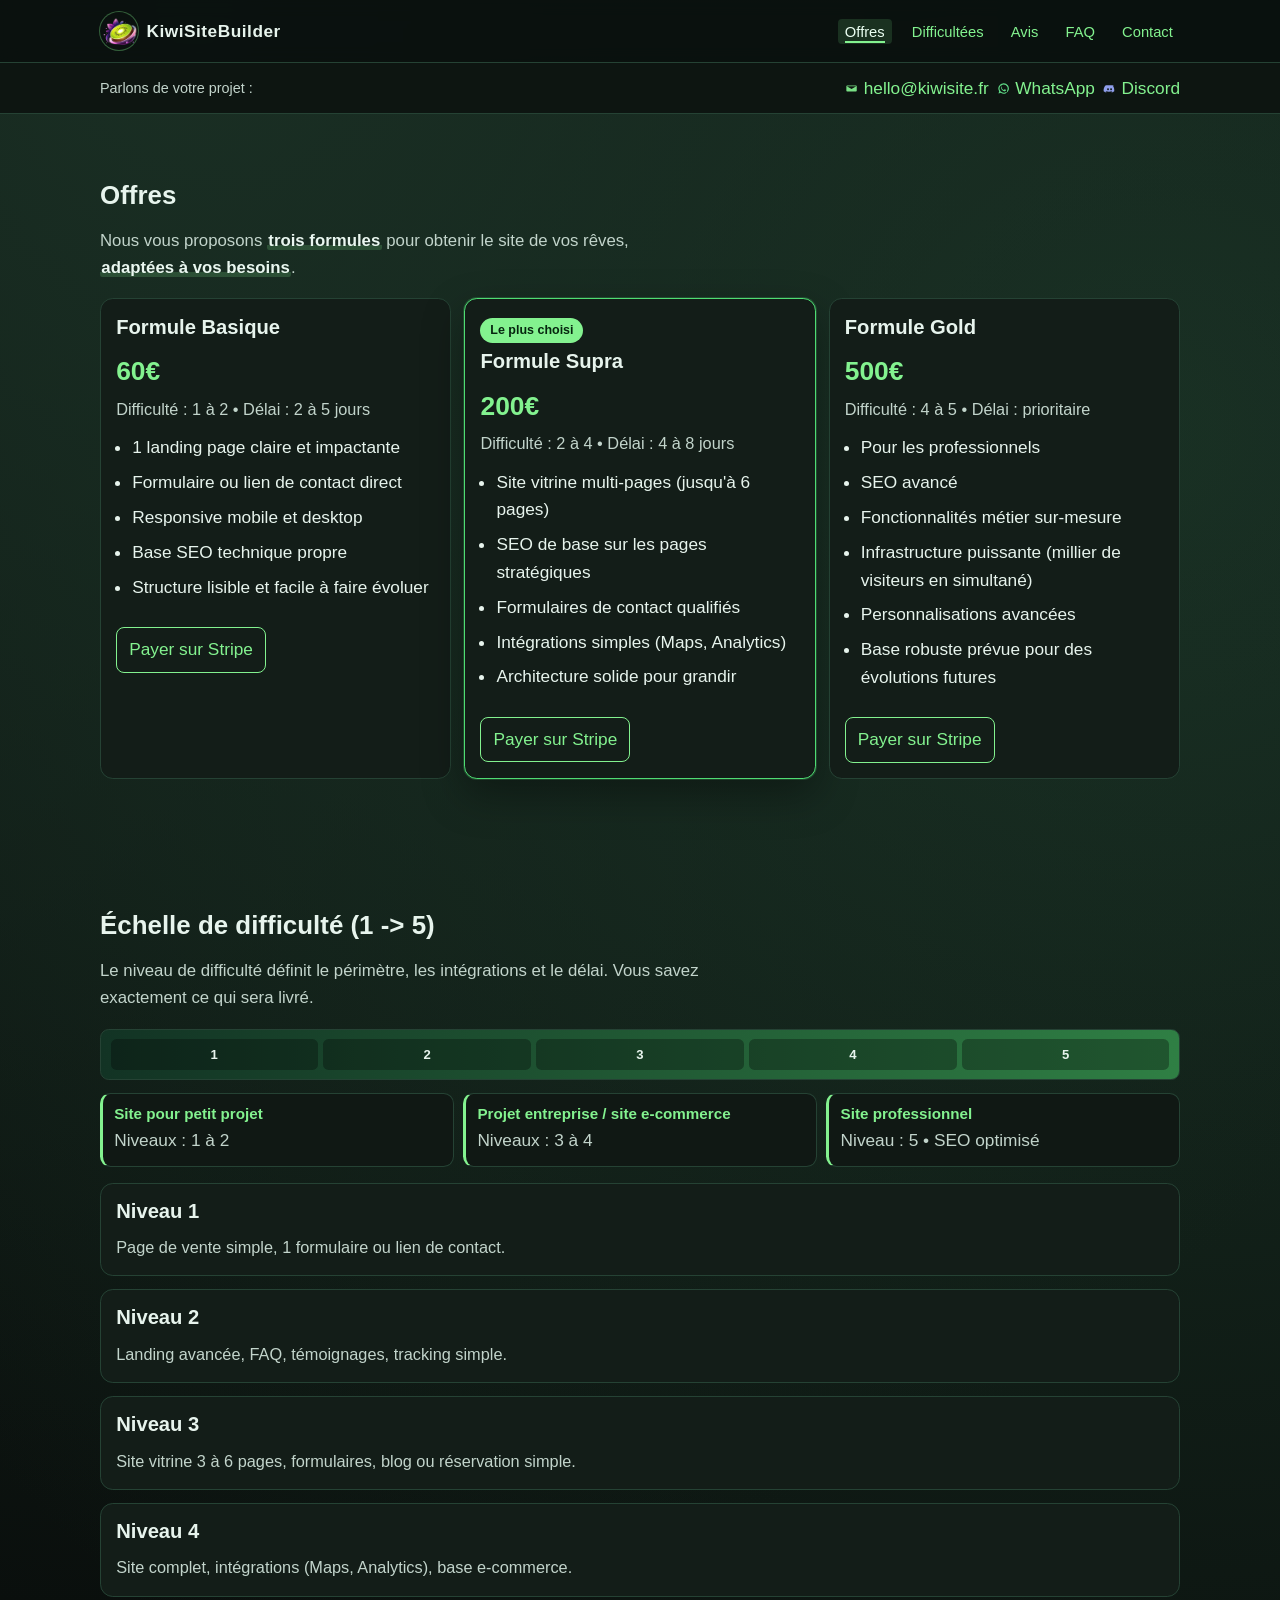
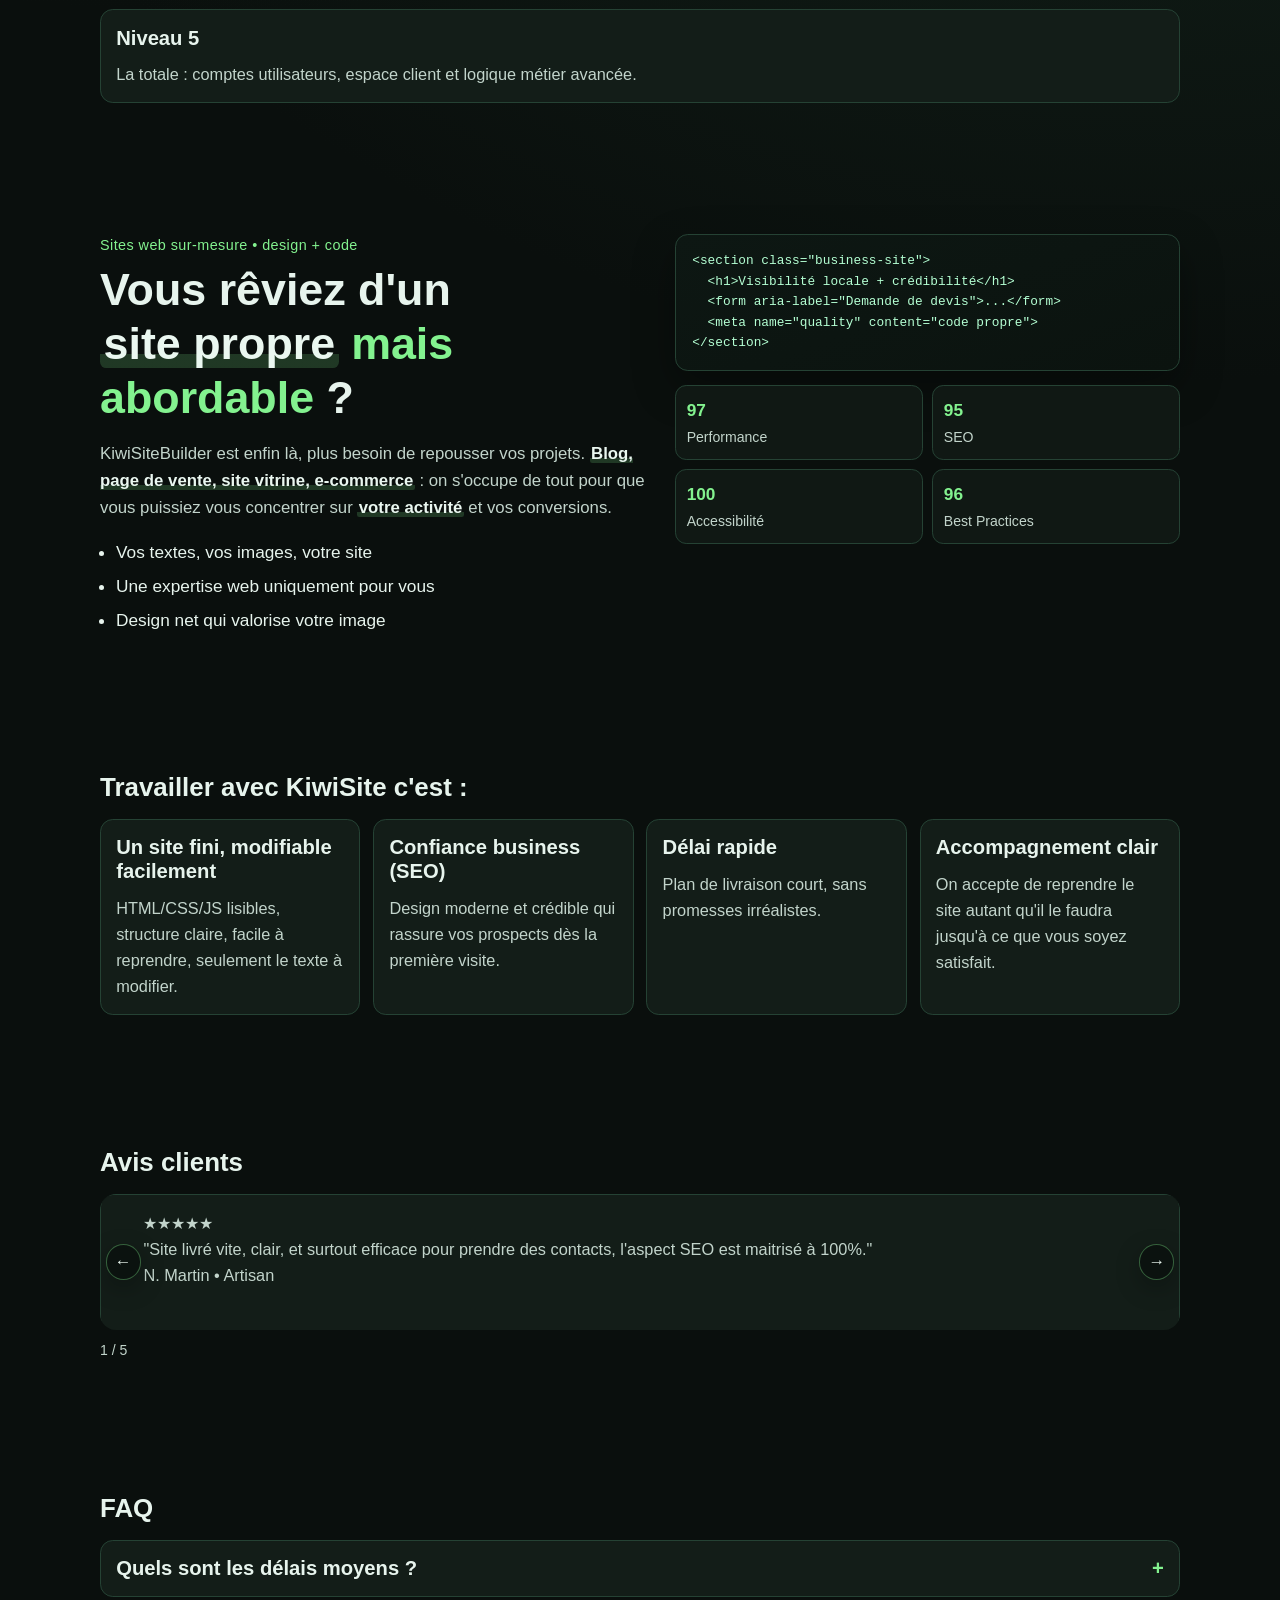
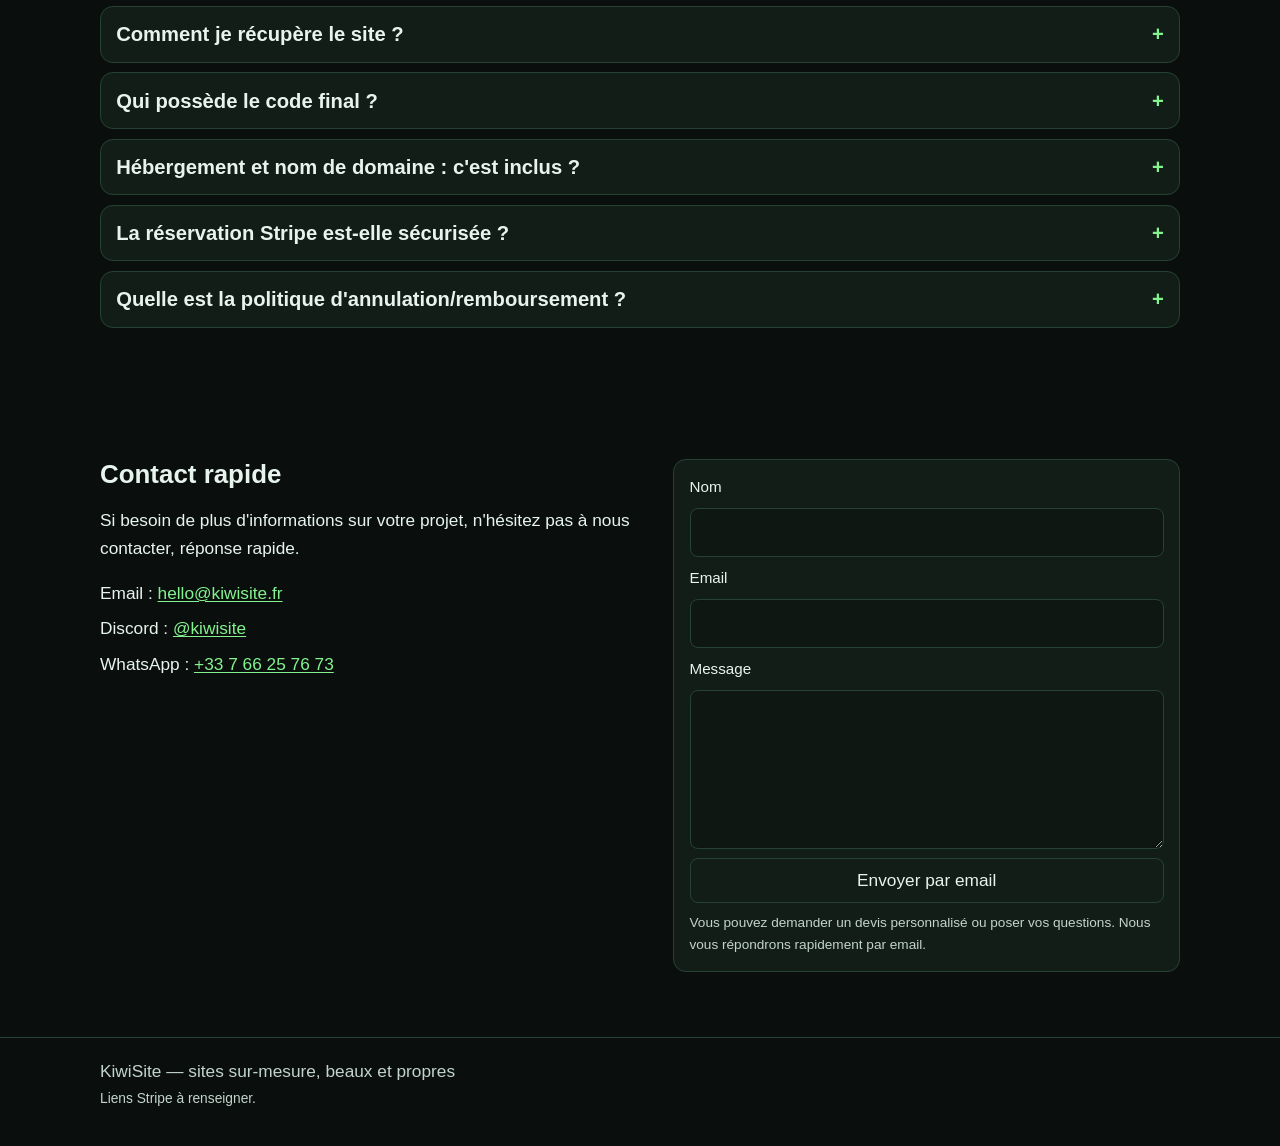
==== commit e1800b37: "Add compact app icons to contact bar links" ====
--- a/index.html
+++ b/index.html
@@ -40,26 +40,40 @@
       <div class="container contact-bar-wrap">
         <p>Parlons de votre projet :</p>
         <div class="contact-actions">
-          <a href="mailto:hello@kiwisite.fr">hello@kiwisite.fr</a>
-          <button
-            class="copy-btn"
-            type="button"
-            data-copy="hello@kiwisite.fr"
-            aria-label="Copier l'adresse email"
-          >
-            Copier email
-          </button>
-          <a href="https://wa.me/33612345678" target="_blank" rel="noopener"
-            >WhatsApp</a
-          >
-          <button
-            class="copy-btn"
-            type="button"
-            data-copy="+33 6 12 34 56 78"
-            aria-label="Copier le numéro WhatsApp"
-          >
-            Copier WhatsApp
-          </button>
+          <a class="contact-link mail-link" href="mailto:hello@kiwisite.fr">
+            <span class="contact-app-icon" aria-hidden="true">
+              <svg viewBox="0 0 24 24" focusable="false">
+                <path
+                  d="M4 6.5h16a1.5 1.5 0 0 1 1.5 1.5v8a1.5 1.5 0 0 1-1.5 1.5H4A1.5 1.5 0 0 1 2.5 16V8A1.5 1.5 0 0 1 4 6.5Zm0 1.5v.2L12 13l8-4.8V8H4Z"
+                  fill="currentColor"
+                />
+              </svg>
+            </span>
+            <span>hello@kiwisite.fr</span>
+          </a>
+
+          <a class="contact-link wa-link" href="https://wa.me/33612345678" target="_blank" rel="noopener">
+            <span class="contact-app-icon" aria-hidden="true">
+              <svg viewBox="0 0 24 24" focusable="false">
+                <path
+                  d="M12 2.5a9.5 9.5 0 0 0-8.1 14.5L2.8 21l4.2-1.1A9.5 9.5 0 1 0 12 2.5Zm0 2a7.5 7.5 0 0 1 6.4 11.4l-.3.5.7 2.6-2.6-.7-.5.3A7.5 7.5 0 1 1 12 4.5Zm-3 4c-.3 0-.6.1-.8.4-.2.3-.7 1-.7 2.1s.7 2.2.8 2.4c.1.2 1.4 2.3 3.5 3.2 1.9.8 2.2.6 2.7.5.5-.1 1.6-.7 1.8-1.4.2-.6.2-1.2.1-1.3-.1-.1-.3-.2-.7-.4-.4-.2-1.1-.5-1.3-.6-.2-.1-.4-.1-.6.1-.2.3-.7.8-.9 1-.2.2-.3.2-.6.1-.3-.2-1.2-.4-2.2-1.4-.8-.7-1.4-1.7-1.6-2-.2-.3 0-.4.1-.6.1-.1.3-.3.4-.5.1-.2.2-.3.3-.5.1-.2.1-.4 0-.6-.1-.1-.7-1.7-1-2.2-.2-.5-.5-.5-.7-.5H9Z"
+                  fill="currentColor"
+                />
+              </svg>
+            </span>
+            <span>WhatsApp</span>
+          </a>
+          <a class="contact-link discord-link" href="https://discord.gg/kiwisite" target="_blank" rel="noopener">
+            <span class="contact-app-icon" aria-hidden="true">
+              <svg viewBox="0 0 24 24" focusable="false">
+                <path
+                  d="M20.2 6.9a16 16 0 0 0-4-1.2l-.2.4c1.5.4 2.2.9 2.2.9-2-1-4.2-1-6.2-1s-4.2 0-6.2 1c0 0 .8-.6 2.3-.9l-.2-.4a16 16 0 0 0-4 1.2C1.4 10.3 1 13.6 1.2 16.9c1.5 1.1 3 1.8 4.4 2.3l1-1.5a9.9 9.9 0 0 1-1.9-.9l.5-.4c3.7 1.7 7.8 1.7 11.4 0l.5.4c-.6.4-1.2.7-1.9.9l1 1.5c1.4-.5 2.9-1.2 4.4-2.3.3-3.8-.5-7-2.4-10Zm-11 8.2c-.9 0-1.6-.8-1.6-1.8s.7-1.8 1.6-1.8 1.6.8 1.6 1.8-.7 1.8-1.6 1.8Zm5.6 0c-.9 0-1.6-.8-1.6-1.8s.7-1.8 1.6-1.8 1.6.8 1.6 1.8-.7 1.8-1.6 1.8Z"
+                  fill="currentColor"
+                />
+              </svg>
+            </span>
+            <span>Discord</span>
+          </a>
         </div>
       </div>
     </div>
--- a/css/styles.css
+++ b/css/styles.css
@@ -192,6 +192,35 @@
   flex-wrap: wrap;
   gap: 0.5rem;
   align-items: center;
+}
+
+.contact-link {
+  display: inline-flex;
+  align-items: center;
+  gap: 0.34rem;
+  text-decoration: none;
+}
+
+.contact-app-icon {
+  width: 0.82rem;
+  height: 0.82rem;
+  display: inline-flex;
+  color: var(--kiwi);
+  opacity: 0.92;
+}
+
+.contact-app-icon svg {
+  width: 100%;
+  height: 100%;
+  display: block;
+}
+
+.wa-link .contact-app-icon {
+  color: #65e98f;
+}
+
+.discord-link .contact-app-icon {
+  color: #9babff;
 }
 
 .copy-btn,
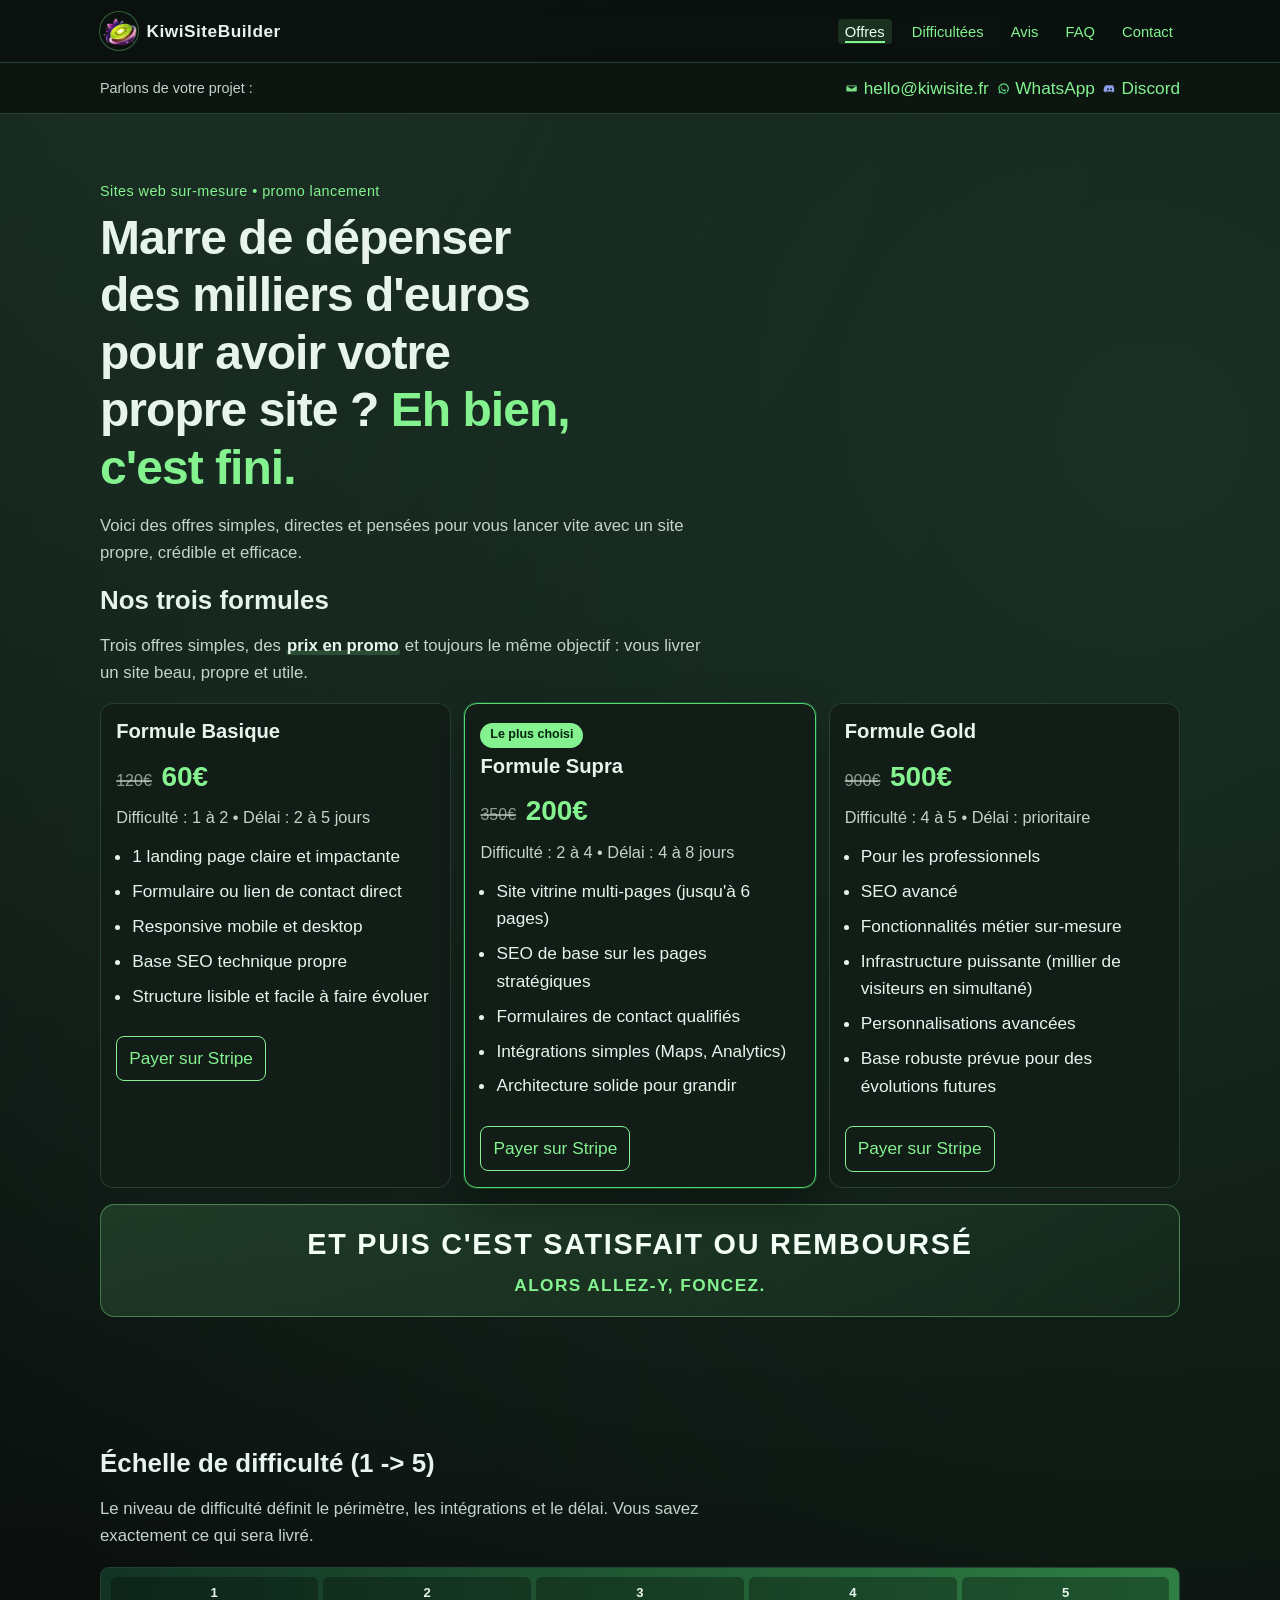
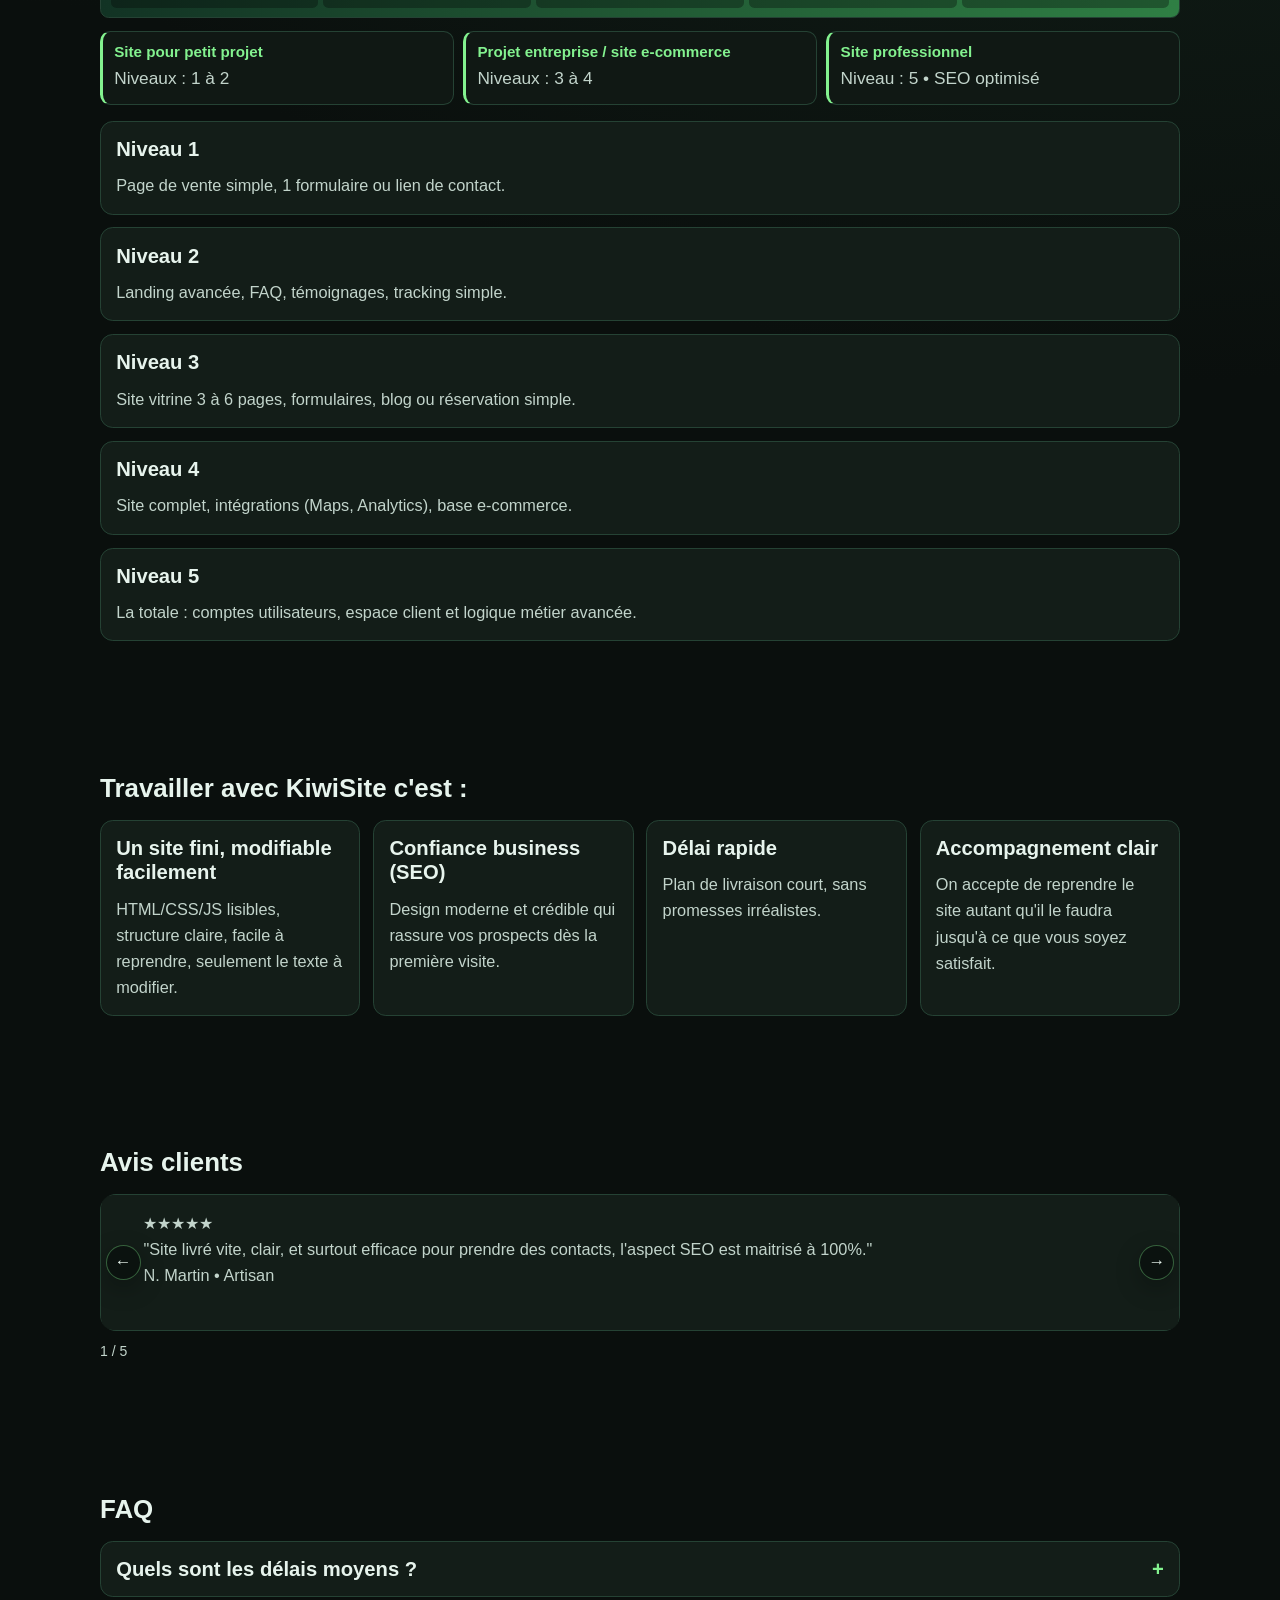
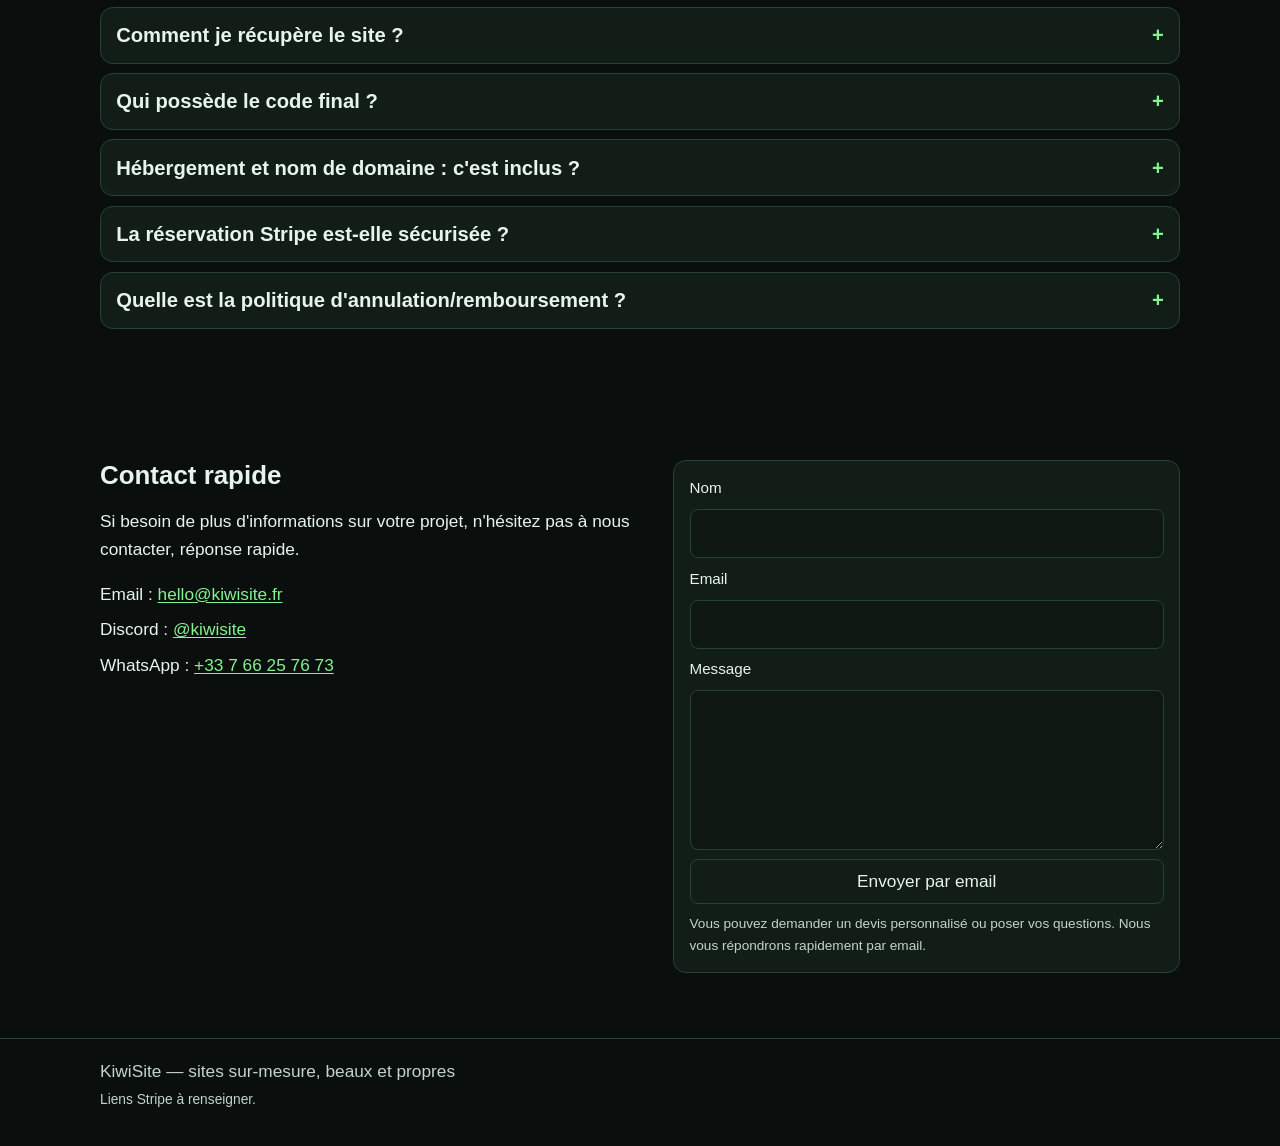
==== commit 66be0759: "Refine landing page offers hero" ====
--- a/index.html
+++ b/index.html
@@ -79,16 +79,32 @@
     </div>
 
     <main id="main-content">
-      <section class="section" id="offres" aria-labelledby="offres-title">
+      <section class="section offers-section" id="offres" aria-labelledby="offres-title">
         <div class="container">
-          <h2 id="offres-title">Offres</h2>
+          <div class="offers-lead">
+            <p class="kicker">Sites web sur-mesure • promo lancement</p>
+            <h1 id="hero-title" class="hero-title">
+              Marre de dépenser des milliers d'euros pour avoir votre propre
+              site ? <span>Eh bien, c'est fini.</span>
+            </h1>
+            <p class="hero-subtitle">
+              Voici des offres simples, directes et pensées pour vous lancer
+              vite avec un site propre, crédible et efficace.
+            </p>
+          </div>
+          <h2 id="offres-title">Nos trois formules</h2>
           <p class="section-intro">
-            Nous vous proposons <span class="hl">trois formules</span> pour obtenir le site de vos rêves, <span class="hl">adaptées à vos besoins</span>.
+            Trois offres simples, des <span class="hl">prix en promo</span> et
+            toujours le même objectif : vous livrer un site beau, propre et
+            utile.
           </p>
           <div class="offers-grid">
             <article class="offer-card">
               <h3>Formule Basique</h3>
-              <p class="price">60€</p>
+              <p class="price">
+                <span class="price-old">120€</span>
+                <span class="price-now">60€</span>
+              </p>
               <p class="offer-meta">Difficulté : 1 à 2 • Délai : 2 à 5 jours</p>
               <ul>
                 <li>1 landing page claire et impactante</li>
@@ -110,7 +126,10 @@
             <article class="offer-card featured">
               <p class="tag">Le plus choisi</p>
               <h3>Formule Supra</h3>
-              <p class="price">200€</p>
+              <p class="price">
+                <span class="price-old">350€</span>
+                <span class="price-now">200€</span>
+              </p>
               <p class="offer-meta">Difficulté : 2 à 4 • Délai : 4 à 8 jours</p>
               <ul>
                 <li>Site vitrine multi-pages (jusqu'à 6 pages)</li>
@@ -131,7 +150,10 @@
 
             <article class="offer-card">
               <h3>Formule Gold</h3>
-              <p class="price">500€</p>
+              <p class="price">
+                <span class="price-old">900€</span>
+                <span class="price-now">500€</span>
+              </p>
               <p class="offer-meta">Difficulté : 4 à 5 • Délai : prioritaire</p>
               <ul>
                 <li>Pour les professionnels</li>
@@ -152,6 +174,12 @@
               >
             </article>
           </div>
+          <div class="offer-guarantee">
+            <p class="offer-guarantee-title">
+              ET PUIS C'EST SATISFAIT OU REMBOURSÉ
+            </p>
+            <p class="offer-guarantee-text">ALORS ALLEZ-Y, FONCEZ.</p>
+          </div>
         </div>
       </section>
 
@@ -211,56 +239,6 @@
                 avancée.
               </p>
             </article>
-          </div>
-        </div>
-      </section>
-
-      <section class="hero section">
-        <div class="container hero-grid">
-          <div>
-            <p class="kicker">Sites web sur-mesure • design + code</p>
-            <h1>
-              Vous rêviez d'un <span class="hl">site propre</span>
-              <span>mais abordable</span> ?
-            </h1>
-            <p class="hero-subtitle">
-              KiwiSiteBuilder est enfin là, plus besoin de repousser vos projets.
-              <span class="hl">Blog, page de vente, site vitrine, e-commerce</span> :
-              on s'occupe de tout pour que vous puissiez vous concentrer sur
-              <span class="hl">votre activité</span> et vos conversions.
-            </p>
-            <ul class="proof-list" aria-label="Preuves de confiance">
-              <li>Vos textes, vos images, votre site</li>
-              <li>Une expertise web uniquement pour vous</li>
-              <li>Design net qui valorise votre image</li>
-            </ul>
-          </div>
-          <div>
-            <article class="code-card" aria-label="Extrait de code décoratif">
-              <pre><code>&lt;section class="business-site"&gt;
-  &lt;h1&gt;Visibilité locale + crédibilité&lt;/h1&gt;
-  &lt;form aria-label="Demande de devis"&gt;...&lt;/form&gt;
-  &lt;meta name="quality" content="code propre"&gt;
-&lt;/section&gt;</code></pre>
-            </article>
-            <div class="badge-grid" aria-label="Badges de qualité">
-              <div class="badge">
-                <span class="badge-score">97</span>
-                <span class="badge-name">Performance</span>
-              </div>
-              <div class="badge">
-                <span class="badge-score">95</span>
-                <span class="badge-name">SEO</span>
-              </div>
-              <div class="badge">
-                <span class="badge-score">100</span>
-                <span class="badge-name">Accessibilité</span>
-              </div>
-              <div class="badge">
-                <span class="badge-score">96</span>
-                <span class="badge-name">Best Practices</span>
-              </div>
-            </div>
           </div>
         </div>
       </section>
--- a/css/styles.css
+++ b/css/styles.css
@@ -263,6 +263,13 @@
   gap: 1.25rem;
 }
 
+.hero-title {
+  font-size: clamp(1.9rem, 4vw, 3rem);
+  max-width: 18ch;
+  letter-spacing: -0.02em;
+  margin-bottom: 0.5rem;
+}
+
 .kicker {
   margin: 0 0 0.35rem;
   color: var(--kiwi);
@@ -291,6 +298,15 @@
   color: var(--muted);
   font-size: 1.05rem;
   max-width: 65ch;
+}
+
+.offers-section {
+  padding-top: 2.2rem;
+}
+
+.offers-lead {
+  max-width: 48rem;
+  margin-bottom: 1.1rem;
 }
 
 .proof-list {
@@ -450,8 +466,22 @@
 }
 
 .offer-card .price {
-  margin: 0.2rem 0;
-  font-size: 1.65rem;
+  margin: 0.3rem 0;
+  display: flex;
+  align-items: baseline;
+  gap: 0.6rem;
+  flex-wrap: wrap;
+}
+
+.price-old {
+  color: rgba(194, 212, 203, 0.7);
+  font-size: 1rem;
+  text-decoration: line-through;
+  text-decoration-thickness: 2px;
+}
+
+.price-now {
+  font-size: 1.75rem;
   color: var(--kiwi);
   font-weight: 700;
 }
@@ -479,6 +509,35 @@
   font-size: 0.78rem;
   font-weight: 700;
   padding: 0.18rem 0.62rem;
+}
+
+.offer-guarantee {
+  margin-top: 1rem;
+  padding: 1rem;
+  border: 1px solid rgba(131, 242, 143, 0.4);
+  border-radius: 0.9rem;
+  background: linear-gradient(135deg, rgba(131, 242, 143, 0.14), rgba(79, 220, 115, 0.05));
+  text-align: center;
+}
+
+.offer-guarantee-title,
+.offer-guarantee-text {
+  margin: 0;
+  text-transform: uppercase;
+}
+
+.offer-guarantee-title {
+  font-size: clamp(1.15rem, 2.8vw, 1.8rem);
+  font-weight: 800;
+  letter-spacing: 0.06em;
+  color: #f3fff6;
+}
+
+.offer-guarantee-text {
+  margin-top: 0.35rem;
+  color: var(--kiwi);
+  letter-spacing: 0.08em;
+  font-weight: 700;
 }
 
 .stripe-btn {
@@ -868,6 +927,11 @@
     line-height: 1.14;
   }
 
+  .hero-title {
+    font-size: clamp(1.75rem, 7vw, 2.35rem);
+    max-width: 100%;
+  }
+
   h2 {
     font-size: 1.42rem;
     line-height: 1.2;
@@ -918,7 +982,7 @@
     border-radius: 0.9rem;
   }
 
-  .offer-card .price {
+  .price-now {
     font-size: 1.85rem;
   }
 
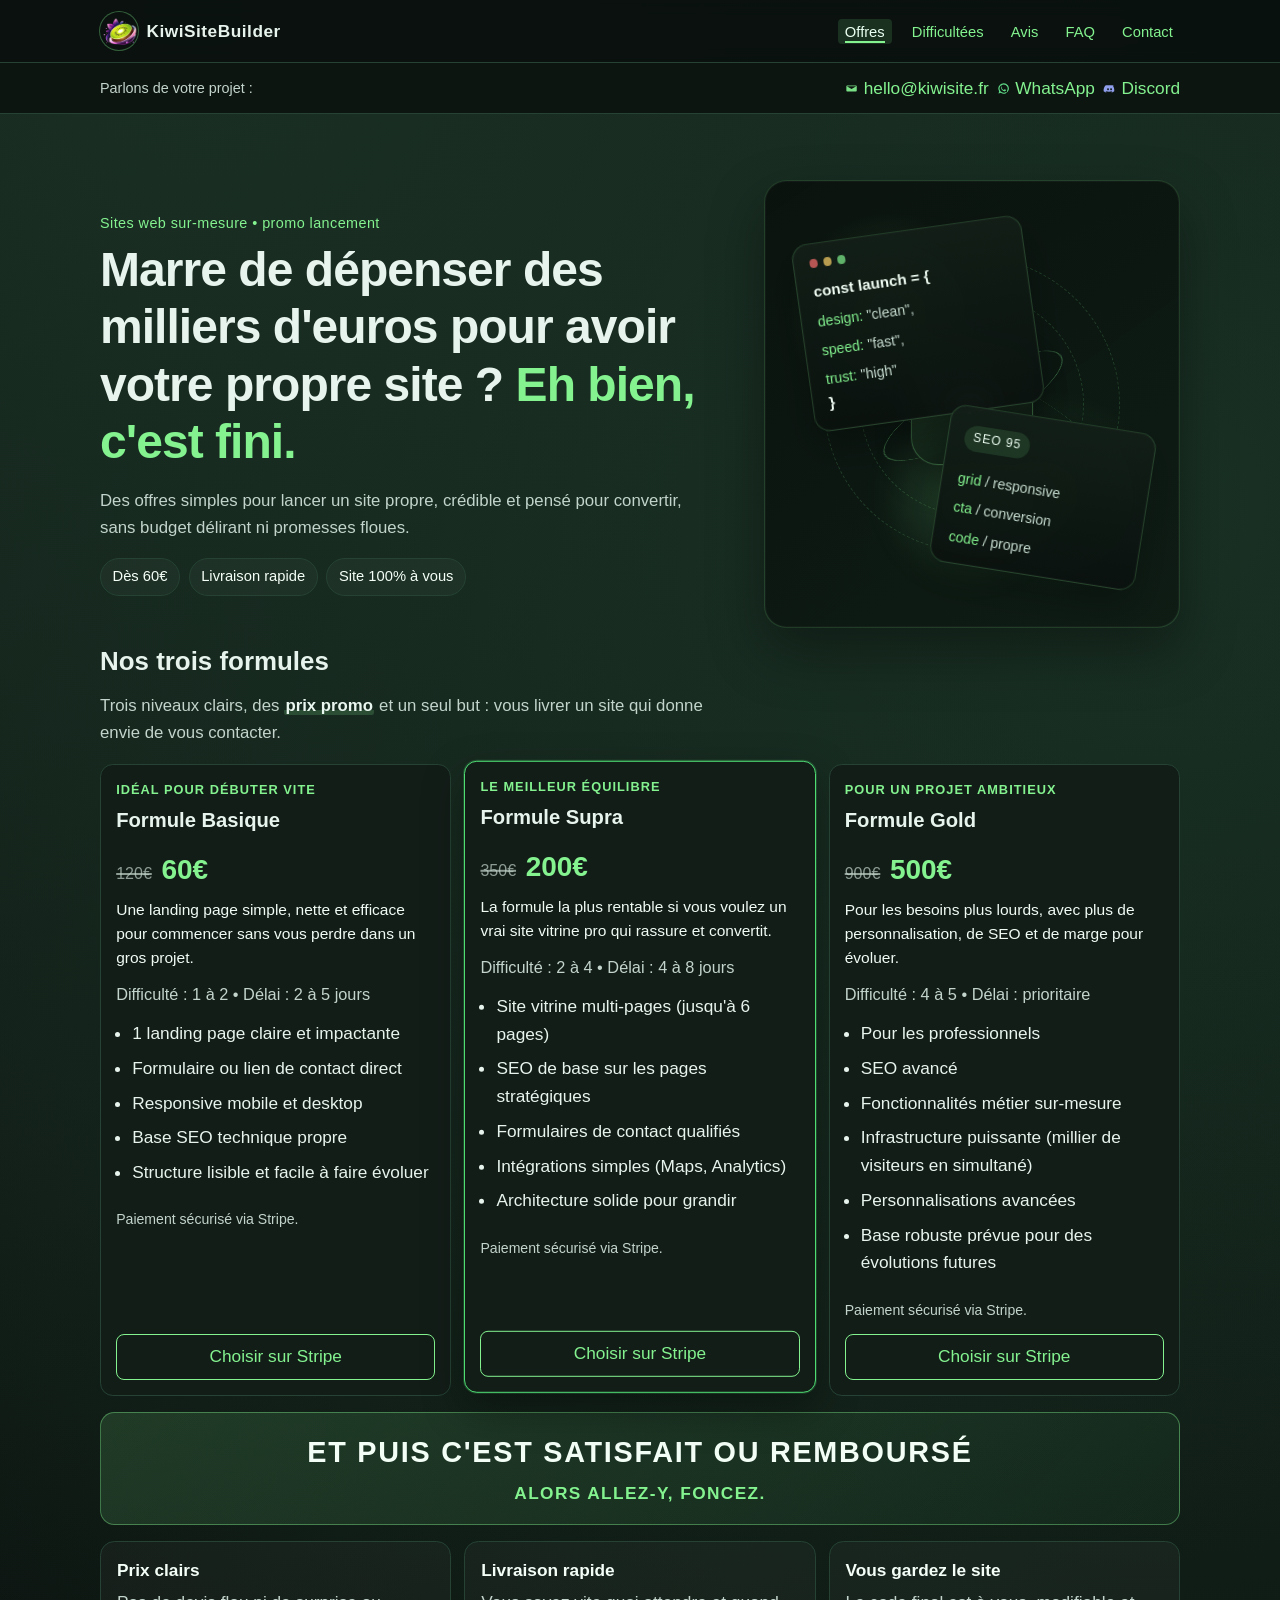
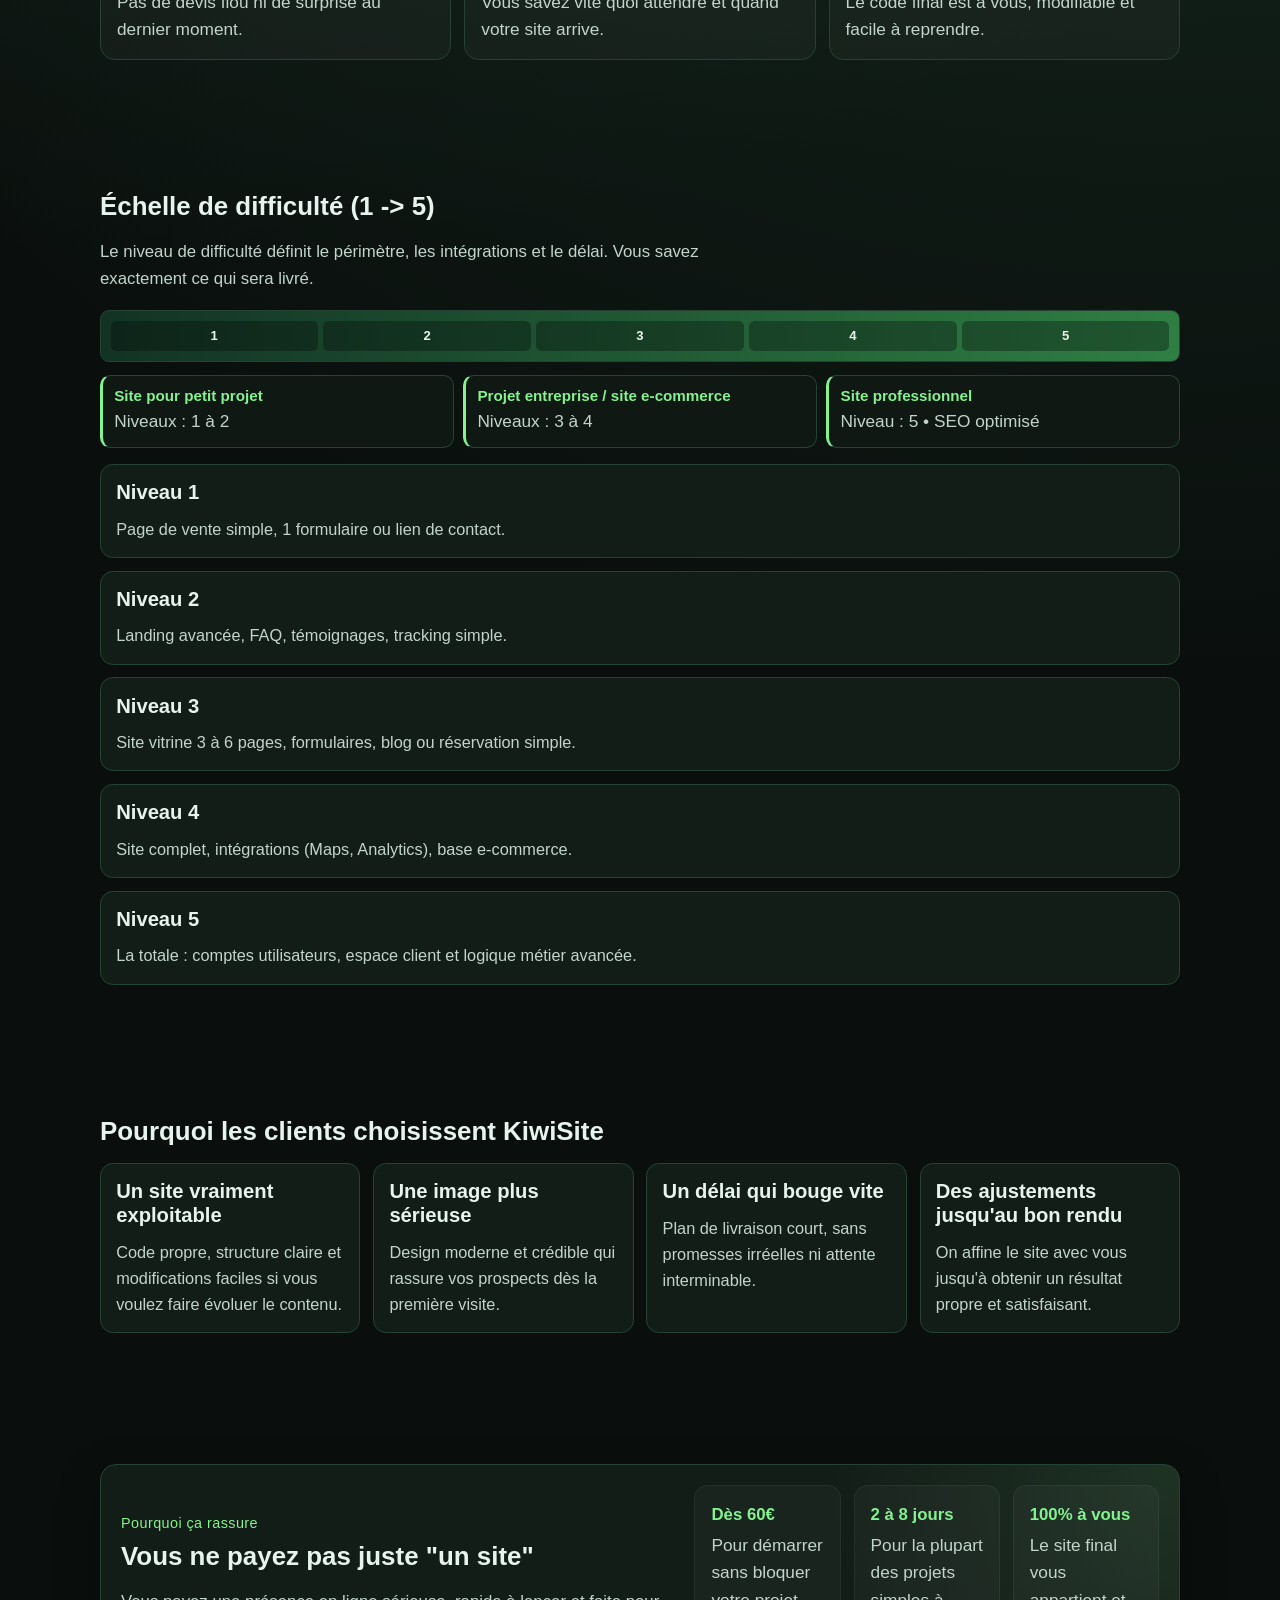
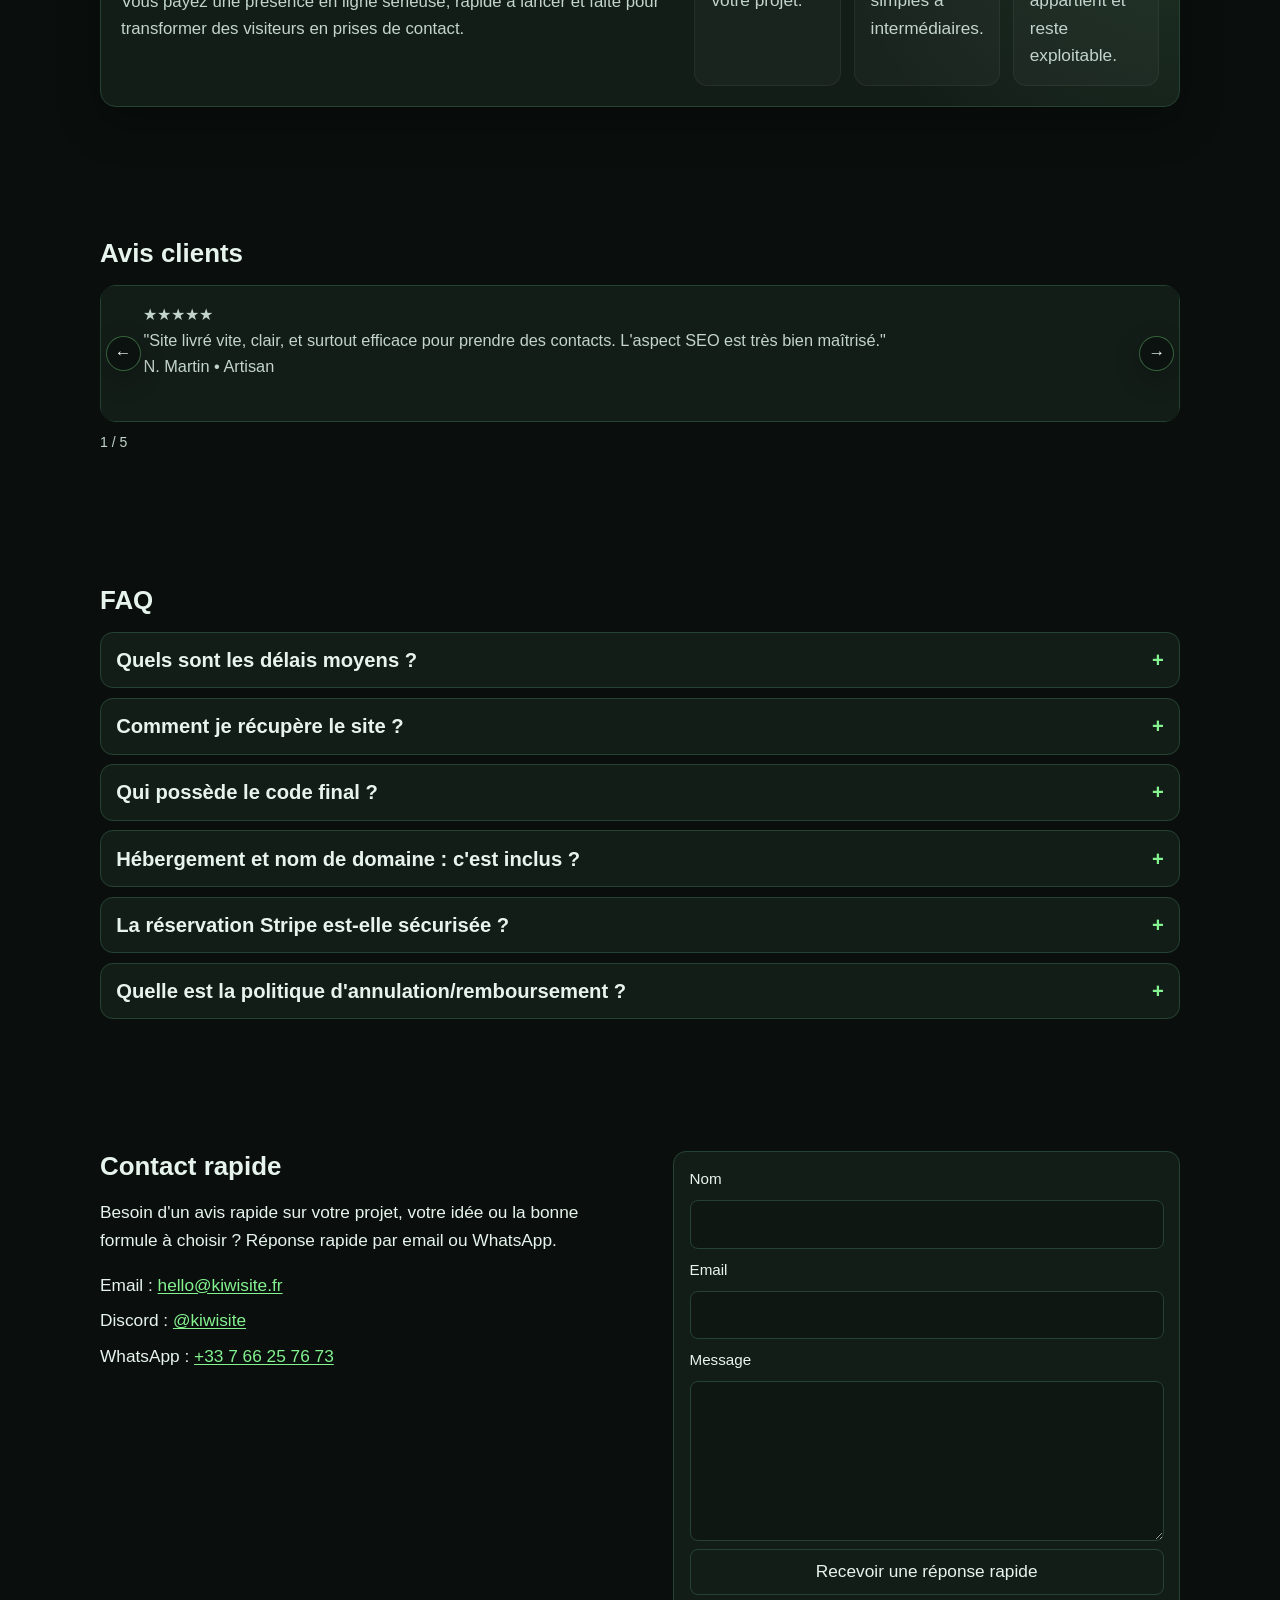
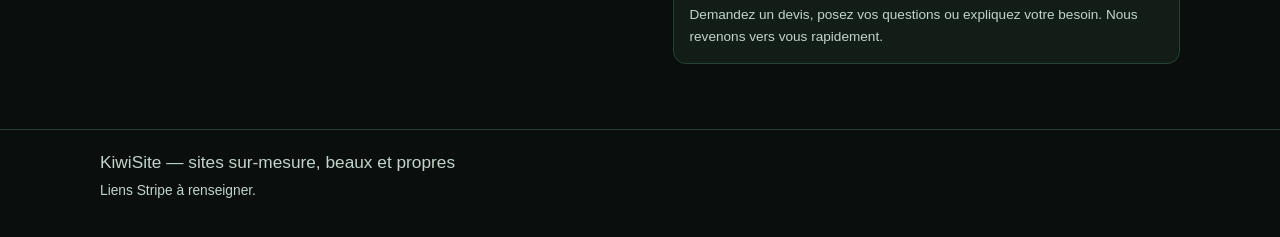
==== commit 953a075e: "ee" ====
--- a/index.html
+++ b/index.html
@@ -82,28 +82,72 @@
       <section class="section offers-section" id="offres" aria-labelledby="offres-title">
         <div class="container">
           <div class="offers-lead">
-            <p class="kicker">Sites web sur-mesure • promo lancement</p>
-            <h1 id="hero-title" class="hero-title">
-              Marre de dépenser des milliers d'euros pour avoir votre propre
-              site ? <span>Eh bien, c'est fini.</span>
-            </h1>
-            <p class="hero-subtitle">
-              Voici des offres simples, directes et pensées pour vous lancer
-              vite avec un site propre, crédible et efficace.
-            </p>
+            <div class="offers-hero">
+              <div class="offers-copy">
+                <p class="kicker">Sites web sur-mesure • promo lancement</p>
+                <h1 id="hero-title" class="hero-title">
+                  Marre de dépenser des milliers d'euros pour avoir votre propre
+                  site&nbsp;? <span>Eh bien, c'est fini.</span>
+                </h1>
+                <p class="hero-subtitle">
+                  Des offres simples pour lancer un site propre, crédible et
+                  pensé pour convertir, sans budget délirant ni promesses
+                  floues.
+                </p>
+                <div class="lead-points" aria-label="Points forts">
+                  <span>Dès 60€</span>
+                  <span>Livraison rapide</span>
+                  <span>Site 100% à vous</span>
+                </div>
+              </div>
+              <div class="hero-visual" aria-hidden="true">
+                <div class="tech-scene">
+                  <div class="scene-glow"></div>
+                  <div class="scene-ring scene-ring-back"></div>
+                  <div class="scene-ring scene-ring-front"></div>
+                  <div class="scene-orbit orbit-one"></div>
+                  <div class="scene-orbit orbit-two"></div>
+                  <div class="scene-core">
+                    <span>&lt;/&gt;</span>
+                  </div>
+                  <article class="scene-card scene-card-main" data-base-z="-8">
+                    <div class="scene-card-top">
+                      <span></span>
+                      <span></span>
+                      <span></span>
+                    </div>
+                    <p class="scene-card-title">const launch = &#123;</p>
+                    <p class="scene-card-line"><span>design:</span> "clean",</p>
+                    <p class="scene-card-line"><span>speed:</span> "fast",</p>
+                    <p class="scene-card-line"><span>trust:</span> "high"</p>
+                    <p class="scene-card-title">&#125;</p>
+                  </article>
+                  <article class="scene-card scene-card-side" data-base-z="9">
+                    <p class="scene-pill">SEO 95</p>
+                    <p class="scene-card-line"><span>grid</span> / responsive</p>
+                    <p class="scene-card-line"><span>cta</span> / conversion</p>
+                    <p class="scene-card-line"><span>code</span> / propre</p>
+                  </article>
+                </div>
+              </div>
+            </div>
           </div>
           <h2 id="offres-title">Nos trois formules</h2>
           <p class="section-intro">
-            Trois offres simples, des <span class="hl">prix en promo</span> et
-            toujours le même objectif : vous livrer un site beau, propre et
-            utile.
+            Trois niveaux clairs, des <span class="hl">prix promo</span> et un
+            seul but : vous livrer un site qui donne envie de vous contacter.
           </p>
           <div class="offers-grid">
             <article class="offer-card">
+              <p class="offer-audience">Idéal pour débuter vite</p>
               <h3>Formule Basique</h3>
               <p class="price">
                 <span class="price-old">120€</span>
                 <span class="price-now">60€</span>
+              </p>
+              <p class="offer-summary">
+                Une landing page simple, nette et efficace pour commencer sans
+                vous perdre dans un gros projet.
               </p>
               <p class="offer-meta">Difficulté : 1 à 2 • Délai : 2 à 5 jours</p>
               <ul>
@@ -113,22 +157,27 @@
                 <li>Base SEO technique propre</li>
                 <li>Structure lisible et facile à faire évoluer</li>
               </ul>
+              <p class="offer-note">Paiement sécurisé via Stripe.</p>
               <a
                 class="stripe-btn"
                 href="STRIPE_LINK_STARTER"
                 target="_blank"
                 rel="noopener"
                 aria-label="Réserver l'offre Essentiel Launch sur Stripe"
-                >Payer sur Stripe</a
+                >Choisir sur Stripe</a
               >
             </article>
 
-            <article class="offer-card featured">
-              <p class="tag">Le plus choisi</p>
+            <article class="offer-card featured" id="formule-supra">
+              <p class="offer-audience">Le meilleur équilibre</p>
               <h3>Formule Supra</h3>
               <p class="price">
                 <span class="price-old">350€</span>
                 <span class="price-now">200€</span>
+              </p>
+              <p class="offer-summary">
+                La formule la plus rentable si vous voulez un vrai site vitrine
+                pro qui rassure et convertit.
               </p>
               <p class="offer-meta">Difficulté : 2 à 4 • Délai : 4 à 8 jours</p>
               <ul>
@@ -138,21 +187,27 @@
                 <li>Intégrations simples (Maps, Analytics)</li>
                 <li>Architecture solide pour grandir</li>
               </ul>
+              <p class="offer-note">Paiement sécurisé via Stripe.</p>
               <a
                 class="stripe-btn"
                 href="STRIPE_LINK_PRO"
                 target="_blank"
                 rel="noopener"
                 aria-label="Réserver l'offre Croissance Sur-Mesure sur Stripe"
-                >Payer sur Stripe</a
+                >Choisir sur Stripe</a
               >
             </article>
 
             <article class="offer-card">
+              <p class="offer-audience">Pour un projet ambitieux</p>
               <h3>Formule Gold</h3>
               <p class="price">
                 <span class="price-old">900€</span>
                 <span class="price-now">500€</span>
+              </p>
+              <p class="offer-summary">
+                Pour les besoins plus lourds, avec plus de personnalisation, de
+                SEO et de marge pour évoluer.
               </p>
               <p class="offer-meta">Difficulté : 4 à 5 • Délai : prioritaire</p>
               <ul>
@@ -162,15 +217,15 @@
                 <li>Infrastructure puissante (millier de visiteurs en simultané)</li>
                 <li>Personnalisations avancées</li>
                 <li>Base robuste prévue pour des évolutions futures</li>
-                
               </ul>
+              <p class="offer-note">Paiement sécurisé via Stripe.</p>
               <a
                 class="stripe-btn"
                 href="STRIPE_LINK_PREMIUM"
                 target="_blank"
                 rel="noopener"
                 aria-label="Réserver l'offre Signature Prioritaire sur Stripe"
-                >Payer sur Stripe</a
+                >Choisir sur Stripe</a
               >
             </article>
           </div>
@@ -179,6 +234,20 @@
               ET PUIS C'EST SATISFAIT OU REMBOURSÉ
             </p>
             <p class="offer-guarantee-text">ALORS ALLEZ-Y, FONCEZ.</p>
+          </div>
+          <div class="trust-grid" aria-label="Reassurance">
+            <article class="trust-item">
+              <strong>Prix clairs</strong>
+              <p>Pas de devis flou ni de surprise au dernier moment.</p>
+            </article>
+            <article class="trust-item">
+              <strong>Livraison rapide</strong>
+              <p>Vous savez vite quoi attendre et quand votre site arrive.</p>
+            </article>
+            <article class="trust-item">
+              <strong>Vous gardez le site</strong>
+              <p>Le code final est à vous, modifiable et facile à reprendre.</p>
+            </article>
           </div>
         </div>
       </section>
@@ -245,25 +314,53 @@
 
       <section class="section" aria-labelledby="obtenez-title">
         <div class="container">
-          <h2 id="obtenez-title">Travailler avec KiwiSite c'est :</h2>
+          <h2 id="obtenez-title">Pourquoi les clients choisissent KiwiSite</h2>
           <div class="value-grid">
             <article>
-              <h3>Un site fini,
-                modifiable facilement</h3>
-              <p>HTML/CSS/JS lisibles, structure claire, facile à reprendre, seulement le texte à modifier.</p>
+              <h3>Un site vraiment exploitable</h3>
+              <p>Code propre, structure claire et modifications faciles si vous voulez faire évoluer le contenu.</p>
             </article>
             <article>
-              <h3>Confiance business (SEO)</h3>
+              <h3>Une image plus sérieuse</h3>
               <p>Design moderne et crédible qui rassure vos prospects dès la première visite.</p>
             </article>
             <article>
-              <h3>Délai rapide</h3>
-              <p>Plan de livraison court, sans promesses irréalistes.</p>
+              <h3>Un délai qui bouge vite</h3>
+              <p>Plan de livraison court, sans promesses irréelles ni attente interminable.</p>
             </article>
             <article>
-              <h3>Accompagnement clair</h3>
-              <p>On accepte de reprendre le site autant qu'il le faudra jusqu'à ce que vous soyez satisfait.</p>
-            </article>
+              <h3>Des ajustements jusqu'au bon rendu</h3>
+              <p>On affine le site avec vous jusqu'à obtenir un résultat propre et satisfaisant.</p>
+            </article>
+          </div>
+        </div>
+      </section>
+
+      <section class="section proof-section" aria-labelledby="proof-title">
+        <div class="container">
+          <div class="proof-panel">
+            <div>
+              <p class="kicker">Pourquoi ça rassure</p>
+              <h2 id="proof-title">Vous ne payez pas juste "un site"</h2>
+              <p class="section-intro">
+                Vous payez une présence en ligne sérieuse, rapide à lancer et
+                faite pour transformer des visiteurs en prises de contact.
+              </p>
+            </div>
+            <div class="proof-stats" aria-label="Chiffres clés">
+              <article>
+                <strong>Dès 60€</strong>
+                <p>Pour démarrer sans bloquer votre projet.</p>
+              </article>
+              <article>
+                <strong>2 à 8 jours</strong>
+                <p>Pour la plupart des projets simples à intermédiaires.</p>
+              </article>
+              <article>
+                <strong>100% à vous</strong>
+                <p>Le site final vous appartient et reste exploitable.</p>
+              </article>
+            </div>
           </div>
         </div>
       </section>
@@ -302,22 +399,24 @@
               <p class="stars" aria-label="Note 5 sur 5">★★★★★</p>
               <p>
                 "Site livré vite, clair, et surtout efficace pour prendre des
-                contacts, l'aspect SEO est maitrisé à 100%."
+                contacts. L'aspect SEO est très bien maîtrisé."
               </p>
               <p class="review-meta">N. Martin • Artisan</p>
             </article>
             <article class="review review-slide" aria-hidden="true">
               <p class="stars" aria-label="Note 5 sur 5">★★★★★</p>
               <p>
-                "Je me suis fait attiré par le prix, parfait pour se lancer. Finalement j'ai obtenue mon site avec
-                un rendu premium."
+                "Je suis venu pour le prix, parfait pour se lancer. Au final,
+                j'ai eu un site avec un rendu vraiment premium."
               </p>
               <p class="review-meta">Louise. • Blog</p>
             </article>
             <article class="review review-slide" aria-hidden="true">
               <p class="stars" aria-label="Note 5 sur 5">★★★★★</p>
               <p>
-                "Je ne savais pas coder, j'avais peur de ne pas pouvoir modifier mon blog seule, mais la prise en mains est très simple, je n'ai qu'à écrire !! Très satisfaite pour 60€ seulement."
+                "Je ne savais pas coder et j'avais peur de ne pas pouvoir
+                modifier mon blog seule. Au final, la prise en main est très
+                simple. Très satisfaite pour 60€ seulement."
               </p>
               <p class="review-meta">A. R. • Petit commerce</p>
             </article>
@@ -328,7 +427,10 @@
             </article>
             <article class="review review-slide" aria-hidden="true">
               <p class="stars" aria-label="Note 5 sur 5">★★★★★</p>
-              <p>"Ma page convertit mieux qu'avant. Simple, rapide, efficace, je recommande l'offre à 200€ pour les site e-commerce."</p>
+              <p>
+                "Ma page convertit mieux qu'avant. Simple, rapide, efficace. Je
+                recommande l'offre à 200€ pour un site vitrine ou e-commerce."
+              </p>
               <p class="review-meta">T. P. • Formateur</p>
             </article>
           </div>
@@ -356,8 +458,10 @@
               <div class="faq-answer" id="faq-1" role="region" aria-labelledby="faq-btn-1" hidden>
                 <p>
                   Selon l'offre et la difficulté : environ 2 à 8 jours pour les
-                  niveaux simples à intermédiaires. Les projets avancés sont
-                  cadrés avec un planning précis. Vous serez informé dès la commande passées de la durée estimée. L'avancement peut-être communiqué sur demande.
+                  projets simples à intermédiaires. Les projets avancés sont
+                  cadrés avec un planning précis. Vous êtes informé dès la
+                  commande de la durée estimée, et l'avancement peut être
+                  communiqué sur demande.
                 </p>
               </div>
             </article>
@@ -376,7 +480,9 @@
               </h3>
               <div class="faq-answer" id="faq-2" role="region" aria-labelledby="faq-btn-2" hidden>
                 <p>
-                 Plusieurs options sont possibles selon vos envie, mais nous conseillons de récupérer le site final une fois que la mise en ligne soit finalisée.
+                  Plusieurs options sont possibles selon vos envies, mais nous
+                  conseillons de récupérer le site final une fois la mise en
+                  ligne finalisée.
                 </p>
               </div>
             </article>
@@ -395,7 +501,7 @@
               </h3>
               <div class="faq-answer" id="faq-3" role="region" aria-labelledby="faq-btn-3" hidden>
                 <p>
-                  Vous disposez de l'entierté du livrable final et de son usage pour votre
+                  Vous disposez de l'intégralité du livrable final pour votre
                   activité. Les modalités exactes sont précisées au démarrage.
                 </p>
               </div>
@@ -417,8 +523,9 @@
                 <p>
                   L'offre couvre la création du site. Hébergement et domaine
                   peuvent être conseillés, configurés ou gérés selon votre
-                    situation. Des frais peuvent s'appliquer selon votre projet, mais vous serez prévenue.
-                  </p>
+                  situation. Des frais peuvent s'appliquer selon votre projet,
+                  mais vous êtes prévenu à l'avance.
+                </p>
               </div>
             </article>
 
@@ -456,8 +563,10 @@
               </h3>
               <div class="faq-answer" id="faq-6" role="region" aria-labelledby="faq-btn-6" hidden>
                 <p>
-                  SATISFAIT OU REMBOURSÉ : Si vous n'êtes pas satisfait du travail livré, nous nous engageons à vous rembourser intégralement.
-                  (mais votre site ne sera plus accessible ;))
+                  Satisfait ou remboursé : si vous n'êtes pas satisfait du
+                  travail livré, nous nous engageons à vous rembourser
+                  intégralement. En cas de remboursement, le site n'est
+                  naturellement plus exploité.
                 </p>
               </div>
             </article>
@@ -469,7 +578,10 @@
         <div class="container contact-grid">
           <div>
             <h2 id="contact-title">Contact rapide</h2>
-            <p>Si besoin de plus d'informations sur votre projet, n'hésitez pas à nous contacter, réponse rapide.</p>
+            <p>
+              Besoin d'un avis rapide sur votre projet, votre idée ou la bonne
+              formule à choisir ? Réponse rapide par email ou WhatsApp.
+            </p>
             <ul class="contact-list">
               <li>
                 Email :
@@ -499,9 +611,10 @@
             <label for="message">Message</label>
             <textarea id="message" name="message" rows="5" required></textarea>
 
-            <button type="submit" class="form-btn">Envoyer par email</button>
+            <button type="submit" class="form-btn">Recevoir une réponse rapide</button>
             <p class="form-note">
-              Vous pouvez demander un devis personnalisé ou poser vos questions. Nous vous répondrons rapidement par email.
+              Demandez un devis, posez vos questions ou expliquez votre besoin.
+              Nous revenons vers vous rapidement.
             </p>
           </form>
         </div>
--- a/css/styles.css
+++ b/css/styles.css
@@ -10,6 +10,138 @@
   --border: #254234;
   --danger: #ff6f6f;
   --shadow: 0 16px 40px rgba(0, 0, 0, 0.35);
+  --bg-gradient-1: #1a2f24;
+  --bg-gradient-2: #193124;
+  --header-bg: rgba(8, 13, 11, 0.83);
+  --contact-bg: #0d1511;
+  --brand-ring: rgba(131, 242, 143, 0.35);
+  --nav-hover-bg: rgba(131, 242, 143, 0.08);
+  --nav-active-bg: rgba(131, 242, 143, 0.14);
+  --lift-shadow: rgba(79, 220, 115, 0.15);
+  --accent-ring: rgba(79, 220, 115, 0.2);
+  --accent-soft-border: rgba(131, 242, 143, 0.4);
+  --guarantee-bg: linear-gradient(135deg, rgba(131, 242, 143, 0.14), rgba(79, 220, 115, 0.05));
+  --accent-contrast: #0c130e;
+  --code-card-bg: linear-gradient(160deg, #0d1713 0%, #0b130f 100%);
+  --code-card-text: #b4ffd3;
+  --badge-hover-bg: #15241d;
+  --scale-track-bg: linear-gradient(90deg, #123324 0%, #2f7f44 100%);
+  --card-hover-border: #3f7d5f;
+  --tag-text: #06250f;
+  --contact-mobile-bg: linear-gradient(110deg, rgba(20, 42, 31, 0.95), rgba(10, 16, 13, 0.98));
+  --contact-mobile-border: #2b4e3d;
+  --contact-pill-border: rgba(131, 242, 143, 0.26);
+  --contact-pill-bg: linear-gradient(135deg, rgba(131, 242, 143, 0.13), rgba(9, 16, 13, 0.68));
+  --contact-mobile-text: #acc8ba;
+  --theme-panel: rgba(255, 255, 255, 0.03);
+}
+
+body[data-theme="violet"] {
+  --bg: #0f0b18;
+  --bg-soft: #171124;
+  --card: #1a1429;
+  --card-hover: #231938;
+  --text: #f2ecff;
+  --muted: #cfc5e5;
+  --kiwi: #ba97ff;
+  --kiwi-strong: #925bff;
+  --border: #3f2d68;
+  --bg-gradient-1: #2d1a4b;
+  --bg-gradient-2: #231246;
+  --header-bg: rgba(14, 10, 23, 0.86);
+  --contact-bg: #120d1d;
+  --brand-ring: rgba(186, 151, 255, 0.35);
+  --nav-hover-bg: rgba(186, 151, 255, 0.1);
+  --nav-active-bg: rgba(186, 151, 255, 0.16);
+  --lift-shadow: rgba(146, 91, 255, 0.18);
+  --accent-ring: rgba(146, 91, 255, 0.24);
+  --accent-soft-border: rgba(186, 151, 255, 0.42);
+  --guarantee-bg: linear-gradient(135deg, rgba(186, 151, 255, 0.18), rgba(146, 91, 255, 0.08));
+  --accent-contrast: #170f25;
+  --code-card-bg: linear-gradient(160deg, #171022 0%, #120d1b 100%);
+  --code-card-text: #dec9ff;
+  --badge-hover-bg: #221934;
+  --scale-track-bg: linear-gradient(90deg, #362059 0%, #7247d9 100%);
+  --card-hover-border: #7657c8;
+  --tag-text: #180f27;
+  --contact-mobile-bg: linear-gradient(110deg, rgba(32, 22, 52, 0.95), rgba(15, 11, 24, 0.98));
+  --contact-mobile-border: #52377c;
+  --contact-pill-border: rgba(186, 151, 255, 0.28);
+  --contact-pill-bg: linear-gradient(135deg, rgba(186, 151, 255, 0.16), rgba(17, 12, 29, 0.72));
+  --contact-mobile-text: #cbbde5;
+  --theme-panel: rgba(186, 151, 255, 0.07);
+}
+
+body[data-theme="bleu"] {
+  --bg: #08111c;
+  --bg-soft: #0d1929;
+  --card: #102032;
+  --card-hover: #142841;
+  --text: #eaf4ff;
+  --muted: #bfd0e4;
+  --kiwi: #6ed1ff;
+  --kiwi-strong: #2ea9ff;
+  --border: #23435d;
+  --bg-gradient-1: #14304d;
+  --bg-gradient-2: #122b49;
+  --header-bg: rgba(8, 15, 26, 0.86);
+  --contact-bg: #0c1725;
+  --brand-ring: rgba(110, 209, 255, 0.35);
+  --nav-hover-bg: rgba(110, 209, 255, 0.09);
+  --nav-active-bg: rgba(110, 209, 255, 0.15);
+  --lift-shadow: rgba(46, 169, 255, 0.18);
+  --accent-ring: rgba(46, 169, 255, 0.24);
+  --accent-soft-border: rgba(110, 209, 255, 0.42);
+  --guarantee-bg: linear-gradient(135deg, rgba(110, 209, 255, 0.18), rgba(46, 169, 255, 0.08));
+  --accent-contrast: #081723;
+  --code-card-bg: linear-gradient(160deg, #0f1a29 0%, #0a1320 100%);
+  --code-card-text: #bde8ff;
+  --badge-hover-bg: #183046;
+  --scale-track-bg: linear-gradient(90deg, #173754 0%, #2d9ef1 100%);
+  --card-hover-border: #4482b5;
+  --tag-text: #061825;
+  --contact-mobile-bg: linear-gradient(110deg, rgba(16, 36, 58, 0.95), rgba(8, 15, 26, 0.98));
+  --contact-mobile-border: #2d5879;
+  --contact-pill-border: rgba(110, 209, 255, 0.28);
+  --contact-pill-bg: linear-gradient(135deg, rgba(110, 209, 255, 0.16), rgba(8, 15, 26, 0.72));
+  --contact-mobile-text: #b5cde0;
+  --theme-panel: rgba(110, 209, 255, 0.07);
+}
+
+body[data-theme="sable"] {
+  --bg: #191410;
+  --bg-soft: #231b16;
+  --card: #2a211c;
+  --card-hover: #352923;
+  --text: #fff4ea;
+  --muted: #d8c7b8;
+  --kiwi: #ffb36b;
+  --kiwi-strong: #ff8b3d;
+  --border: #5b4030;
+  --bg-gradient-1: #533323;
+  --bg-gradient-2: #3a2419;
+  --header-bg: rgba(24, 18, 14, 0.86);
+  --contact-bg: #201813;
+  --brand-ring: rgba(255, 179, 107, 0.35);
+  --nav-hover-bg: rgba(255, 179, 107, 0.09);
+  --nav-active-bg: rgba(255, 179, 107, 0.15);
+  --lift-shadow: rgba(255, 139, 61, 0.18);
+  --accent-ring: rgba(255, 139, 61, 0.24);
+  --accent-soft-border: rgba(255, 179, 107, 0.42);
+  --guarantee-bg: linear-gradient(135deg, rgba(255, 179, 107, 0.18), rgba(255, 139, 61, 0.08));
+  --accent-contrast: #24160e;
+  --code-card-bg: linear-gradient(160deg, #241b16 0%, #1c1511 100%);
+  --code-card-text: #ffd6b0;
+  --badge-hover-bg: #3a2b22;
+  --scale-track-bg: linear-gradient(90deg, #5b3827 0%, #d87f39 100%);
+  --card-hover-border: #94624a;
+  --tag-text: #2b170c;
+  --contact-mobile-bg: linear-gradient(110deg, rgba(52, 36, 27, 0.95), rgba(24, 18, 14, 0.98));
+  --contact-mobile-border: #7a543d;
+  --contact-pill-border: rgba(255, 179, 107, 0.28);
+  --contact-pill-bg: linear-gradient(135deg, rgba(255, 179, 107, 0.16), rgba(24, 18, 14, 0.72));
+  --contact-mobile-text: #dbc4b0;
+  --theme-panel: rgba(255, 179, 107, 0.07);
 }
 
 *,
@@ -29,8 +161,8 @@
   font-size: clamp(1rem, 0.96rem + 0.2vw, 1.08rem);
   color: var(--text);
   background:
-    radial-gradient(circle at 15% 0%, #1a2f24 0, transparent 36%),
-    radial-gradient(circle at 90% 10%, #193124 0, transparent 38%),
+    radial-gradient(circle at 15% 0%, var(--bg-gradient-1) 0, transparent 36%),
+    radial-gradient(circle at 90% 10%, var(--bg-gradient-2) 0, transparent 38%),
     var(--bg);
   line-height: 1.6;
   width: 100%;
@@ -76,7 +208,7 @@
   z-index: 100;
   border-bottom: 1px solid var(--border);
   backdrop-filter: blur(8px);
-  background: rgba(8, 13, 11, 0.83);
+  background: var(--header-bg);
 }
 
 .nav-wrap {
@@ -101,7 +233,7 @@
   height: 2.1rem;
   display: inline-flex;
   border-radius: 50%;
-  box-shadow: 0 0 0 1px rgba(131, 242, 143, 0.35);
+  box-shadow: 0 0 0 1px var(--brand-ring);
 }
 
 .brand-logo img {
@@ -148,7 +280,7 @@
 }
 
 .nav-list a:hover {
-  background: rgba(131, 242, 143, 0.08);
+  background: var(--nav-hover-bg);
 }
 
 .nav-list a:hover::after {
@@ -157,7 +289,7 @@
 
 .nav-list a.is-active {
   color: #ebfff2;
-  background: rgba(131, 242, 143, 0.14);
+  background: var(--nav-active-bg);
 }
 
 .nav-list a.is-active::after {
@@ -171,7 +303,7 @@
 
 .contact-bar {
   border-bottom: 1px solid var(--border);
-  background: #0d1511;
+  background: var(--contact-bg);
 }
 
 .contact-bar-wrap {
@@ -251,7 +383,7 @@
   border-color: var(--kiwi);
   color: var(--kiwi);
   transform: translateY(-1px);
-  box-shadow: 0 10px 26px rgba(79, 220, 115, 0.15);
+  box-shadow: 0 10px 26px var(--lift-shadow);
 }
 
 .section {
@@ -265,7 +397,7 @@
 
 .hero-title {
   font-size: clamp(1.9rem, 4vw, 3rem);
-  max-width: 18ch;
+  max-width: 28ch;
   letter-spacing: -0.02em;
   margin-bottom: 0.5rem;
 }
@@ -305,8 +437,414 @@
 }
 
 .offers-lead {
-  max-width: 48rem;
+  max-width: none;
   margin-bottom: 1.1rem;
+}
+
+.offers-copy {
+  max-width: 40rem;
+}
+
+.offers-hero {
+  display: block;
+}
+
+.lead-points {
+  display: flex;
+  flex-wrap: wrap;
+  gap: 0.55rem;
+  margin-top: 0.9rem;
+}
+
+.lead-points span {
+  position: relative;
+  overflow: hidden;
+  padding: 0.38rem 0.72rem;
+  border: 1px solid var(--border);
+  border-radius: 999px;
+  background: rgba(255, 255, 255, 0.03);
+  color: #f4fff8;
+  font-size: 0.92rem;
+  transition:
+    transform 180ms ease,
+    border-color 180ms ease,
+    background-color 180ms ease,
+    box-shadow 180ms ease,
+    color 180ms ease;
+}
+
+.lead-points span::before {
+  content: "";
+  position: absolute;
+  inset: 0;
+  background: linear-gradient(120deg, transparent 15%, rgba(255, 255, 255, 0.22) 50%, transparent 85%);
+  transform: translateX(-130%);
+  transition: transform 300ms ease;
+}
+
+.lead-points span:hover,
+.lead-points span:focus-visible {
+  transform: translateY(-2px) scale(1.02);
+  border-color: var(--kiwi);
+  background: rgba(131, 242, 143, 0.12);
+  color: #ffffff;
+  box-shadow:
+    0 12px 24px rgba(0, 0, 0, 0.18),
+    0 0 0 1px rgba(131, 242, 143, 0.08);
+}
+
+.lead-points span:hover::before,
+.lead-points span:focus-visible::before {
+  transform: translateX(130%);
+}
+
+.nav-list a,
+.contact-link,
+.copy-btn,
+.reviews-arrow,
+.stripe-btn,
+.form-btn,
+.hero-secondary,
+.badge,
+.difficulty-item,
+.offer-card,
+.value-grid article,
+.review,
+.faq-item,
+.trust-item,
+.proof-stats article {
+  position: relative;
+  overflow: hidden;
+  isolation: isolate;
+}
+
+.nav-list a::before,
+.contact-link::before,
+.copy-btn::before,
+.reviews-arrow::before,
+.stripe-btn::before,
+.form-btn::before,
+.hero-secondary::before,
+.badge::before,
+.difficulty-item::before,
+.offer-card::before,
+.value-grid article::before,
+.review::before,
+.faq-item::before,
+.trust-item::before,
+.proof-stats article::before {
+  content: "";
+  position: absolute;
+  top: -20%;
+  bottom: -20%;
+  left: -42%;
+  width: 34%;
+  background: linear-gradient(
+    120deg,
+    transparent 10%,
+    rgba(255, 255, 255, 0.2) 48%,
+    transparent 88%
+  );
+  transform: translateX(-220%) skewX(-22deg);
+  opacity: 0;
+  pointer-events: none;
+  transition: transform 520ms ease, opacity 220ms ease;
+  z-index: 2;
+}
+
+.nav-list a:hover::before,
+.nav-list a:focus-visible::before,
+.contact-link:hover::before,
+.contact-link:focus-visible::before,
+.copy-btn:hover::before,
+.copy-btn:focus-visible::before,
+.reviews-arrow:hover::before,
+.reviews-arrow:focus-visible::before,
+.stripe-btn:hover::before,
+.stripe-btn:focus-visible::before,
+.form-btn:hover::before,
+.form-btn:focus-visible::before,
+.hero-secondary:hover::before,
+.hero-secondary:focus-visible::before,
+.badge:hover::before,
+.badge:focus-visible::before,
+.difficulty-item:hover::before,
+.offer-card:hover::before,
+.value-grid article:hover::before,
+.review:hover::before,
+.faq-item:hover::before,
+.trust-item:hover::before,
+.proof-stats article:hover::before {
+  opacity: 1;
+  transform: translateX(520%) skewX(-22deg);
+}
+
+.hero-actions {
+  display: flex;
+  flex-wrap: wrap;
+  gap: 0.7rem;
+  margin-top: 1rem;
+}
+
+.hero-primary {
+  background: var(--kiwi);
+  color: var(--accent-contrast);
+  box-shadow: 0 14px 32px var(--lift-shadow);
+}
+
+.hero-primary:hover,
+.hero-primary:focus-visible {
+  color: var(--accent-contrast);
+}
+
+.hero-secondary {
+  display: inline-flex;
+  align-items: center;
+  justify-content: center;
+  padding: 0.5rem 0.9rem;
+  border: 1px solid var(--border);
+  border-radius: 0.5rem;
+  color: var(--text);
+  text-decoration: none;
+  transition:
+    transform 180ms ease,
+    border-color 180ms ease,
+    background-color 180ms ease;
+}
+
+.hero-secondary:hover,
+.hero-secondary:focus-visible {
+  transform: translateY(-1px);
+  border-color: var(--kiwi);
+  background: rgba(255, 255, 255, 0.03);
+}
+
+.hero-visual {
+  display: none;
+}
+
+.tech-scene {
+  position: relative;
+  min-height: 28rem;
+  perspective: 1200px;
+  transform-style: preserve-3d;
+  border: 1px solid rgba(131, 242, 143, 0.18);
+  border-radius: 1.4rem;
+  background:
+    radial-gradient(circle at 30% 30%, rgba(131, 242, 143, 0.16), transparent 24%),
+    radial-gradient(circle at 70% 70%, rgba(79, 220, 115, 0.12), transparent 24%),
+    linear-gradient(145deg, rgba(10, 18, 14, 0.96), rgba(14, 27, 20, 0.92));
+  overflow: hidden;
+  box-shadow:
+    inset 0 0 0 1px rgba(255, 255, 255, 0.03),
+    0 24px 54px rgba(0, 0, 0, 0.34);
+}
+
+.scene-glow {
+  position: absolute;
+  inset: auto 50% 2.2rem auto;
+  width: 12rem;
+  height: 12rem;
+  border-radius: 50%;
+  background: radial-gradient(circle, rgba(131, 242, 143, 0.26), transparent 68%);
+  filter: blur(12px);
+  transform: translateX(50%);
+  animation: scenePulse 5.4s ease-in-out infinite;
+}
+
+.scene-ring,
+.scene-orbit {
+  position: absolute;
+  border-radius: 50%;
+}
+
+.scene-ring {
+  inset: 50%;
+  border: 1px solid rgba(131, 242, 143, 0.22);
+  transform-style: preserve-3d;
+}
+
+.scene-ring-back {
+  width: 17rem;
+  height: 17rem;
+  margin: -8.5rem 0 0 -8.5rem;
+  transform: rotateX(72deg) rotateY(22deg);
+}
+
+.scene-ring-front {
+  width: 12.6rem;
+  height: 12.6rem;
+  margin: -6.3rem 0 0 -6.3rem;
+  border-color: rgba(131, 242, 143, 0.4);
+  transform: rotateX(72deg) rotateY(-28deg);
+}
+
+.scene-orbit {
+  inset: 50%;
+  border: 1px dashed rgba(131, 242, 143, 0.18);
+  animation: orbitSpin 14s linear infinite;
+}
+
+.orbit-one {
+  width: 18.5rem;
+  height: 18.5rem;
+  margin: -9.25rem 0 0 -9.25rem;
+}
+
+.orbit-two {
+  width: 14rem;
+  height: 14rem;
+  margin: -7rem 0 0 -7rem;
+  animation-direction: reverse;
+  animation-duration: 10s;
+}
+
+.scene-core {
+  position: absolute;
+  top: 50%;
+  left: 50%;
+  width: 7.6rem;
+  height: 7.6rem;
+  margin: -3.8rem 0 0 -3.8rem;
+  display: grid;
+  place-items: center;
+  border-radius: 1.7rem;
+  background:
+    linear-gradient(145deg, rgba(131, 242, 143, 0.18), rgba(12, 24, 18, 0.95)),
+    rgba(10, 18, 14, 0.92);
+  border: 1px solid rgba(131, 242, 143, 0.26);
+  box-shadow:
+    0 0 0 1px rgba(255, 255, 255, 0.03),
+    0 16px 34px rgba(0, 0, 0, 0.28);
+  transform: translateZ(0);
+  animation: coreFloat 6.2s ease-in-out infinite;
+}
+
+.scene-core span {
+  color: #effff4;
+  font-size: 1.85rem;
+  font-weight: 700;
+  letter-spacing: 0.04em;
+}
+
+.scene-card {
+  position: absolute;
+  width: 14.5rem;
+  padding: 0.95rem 1rem;
+  border: 1px solid rgba(131, 242, 143, 0.18);
+  border-radius: 1rem;
+  background:
+    linear-gradient(180deg, rgba(18, 30, 23, 0.92), rgba(10, 17, 14, 0.92));
+  box-shadow:
+    inset 0 0 0 1px rgba(255, 255, 255, 0.02),
+    0 18px 36px rgba(0, 0, 0, 0.26);
+  backdrop-filter: blur(12px);
+  transform-style: preserve-3d;
+  will-change: transform;
+  cursor: grab;
+  user-select: none;
+  transition:
+    transform 180ms ease,
+    box-shadow 180ms ease,
+    border-color 180ms ease;
+  transform:
+    translate3d(0, 0, 0)
+    rotateZ(calc(var(--card-z, 0deg) + var(--card-spin, 0deg)))
+    rotateX(var(--card-x, 0deg))
+    rotateY(var(--card-y, 0deg))
+    scale(var(--card-scale, 1));
+}
+
+.scene-card-main {
+  top: 3rem;
+  left: 2.3rem;
+  --card-z: -8deg;
+}
+
+.scene-card-side {
+  right: 2rem;
+  bottom: 3.1rem;
+  width: 13rem;
+  --card-z: 9deg;
+}
+
+.scene-card:hover {
+  border-color: rgba(131, 242, 143, 0.34);
+  box-shadow:
+    inset 0 0 0 1px rgba(255, 255, 255, 0.03),
+    0 22px 40px rgba(0, 0, 0, 0.32);
+}
+
+.scene-card.is-dragging {
+  cursor: grabbing;
+  transition: none;
+  z-index: 5;
+  box-shadow:
+    inset 0 0 0 1px rgba(255, 255, 255, 0.05),
+    0 28px 56px rgba(0, 0, 0, 0.38);
+}
+
+.scene-card.is-spinning {
+  transition: none;
+}
+
+.scene-card-top {
+  display: flex;
+  gap: 0.35rem;
+  margin-bottom: 0.75rem;
+}
+
+.scene-card-top span {
+  width: 0.52rem;
+  height: 0.52rem;
+  border-radius: 50%;
+  background: rgba(255, 255, 255, 0.38);
+}
+
+.scene-card-top span:first-child {
+  background: rgba(255, 111, 111, 0.7);
+}
+
+.scene-card-top span:nth-child(2) {
+  background: rgba(255, 211, 105, 0.7);
+}
+
+.scene-card-top span:nth-child(3) {
+  background: rgba(131, 242, 143, 0.7);
+}
+
+.scene-card-title,
+.scene-card-line,
+.scene-pill {
+  margin: 0;
+}
+
+.scene-card-title {
+  color: #f1fff5;
+  font-size: 0.95rem;
+  font-weight: 700;
+}
+
+.scene-card-line {
+  margin-top: 0.42rem;
+  color: #c7ddd1;
+  font-size: 0.88rem;
+}
+
+.scene-card-line span {
+  color: var(--kiwi);
+}
+
+.scene-pill {
+  display: inline-flex;
+  margin-bottom: 0.65rem;
+  padding: 0.22rem 0.55rem;
+  border-radius: 999px;
+  background: rgba(131, 242, 143, 0.12);
+  color: #effff4;
+  font-size: 0.76rem;
+  letter-spacing: 0.08em;
+  text-transform: uppercase;
 }
 
 .proof-list {
@@ -328,7 +866,7 @@
   margin: 0;
   border: 1px solid var(--border);
   border-radius: 0.8rem;
-  background: linear-gradient(160deg, #0d1713 0%, #0b130f 100%);
+  background: var(--code-card-bg);
   padding: 1rem;
   box-shadow: var(--shadow);
   overflow-x: auto;
@@ -337,7 +875,7 @@
 .code-card pre {
   margin: 0;
   font-size: 0.8rem;
-  color: #b4ffd3;
+  color: var(--code-card-text);
 }
 
 .badge-grid {
@@ -360,7 +898,7 @@
 .badge:hover {
   transform: translateY(-2px);
   border-color: var(--kiwi);
-  background: #15241d;
+  background: var(--badge-hover-bg);
 }
 
 .badge-score {
@@ -378,7 +916,7 @@
   padding: 0.6rem;
   border-radius: 0.55rem;
   border: 1px solid var(--border);
-  background: linear-gradient(90deg, #123324 0%, #2f7f44 100%);
+  background: var(--scale-track-bg);
   display: grid;
   grid-template-columns: repeat(5, 1fr);
   gap: 0.35rem;
@@ -443,13 +981,20 @@
     background-color 220ms ease;
 }
 
+.offer-card {
+  display: flex;
+  flex-direction: column;
+  position: relative;
+  min-height: 100%;
+}
+
 .difficulty-item:hover,
 .offer-card:hover,
 .value-grid article:hover,
 .review:hover,
 .faq-item:hover {
   transform: translateY(-4px);
-  border-color: #3f7d5f;
+  border-color: var(--card-hover-border);
   background: var(--card-hover);
   box-shadow: 0 18px 40px rgba(0, 0, 0, 0.24);
 }
@@ -473,6 +1018,15 @@
   flex-wrap: wrap;
 }
 
+.offer-audience {
+  margin: 0 0 0.45rem;
+  color: var(--kiwi);
+  font-size: 0.8rem;
+  letter-spacing: 0.08em;
+  text-transform: uppercase;
+  font-weight: 700;
+}
+
 .price-old {
   color: rgba(194, 212, 203, 0.7);
   font-size: 1rem;
@@ -486,6 +1040,13 @@
   font-weight: 700;
 }
 
+.offer-summary {
+  margin: 0 0 0.7rem;
+  color: #f0fbf4;
+  font-size: 0.97rem;
+  line-height: 1.55;
+}
+
 .offer-card ul {
   margin: 0.8rem 0;
   padding-left: 1rem;
@@ -497,13 +1058,14 @@
 
 .offer-card.featured {
   border-color: var(--kiwi-strong);
-  box-shadow: 0 0 0 1px rgba(79, 220, 115, 0.2), var(--shadow);
+  box-shadow: 0 0 0 1px var(--accent-ring), var(--shadow);
+  transform: translateY(-0.2rem);
 }
 
 .tag {
   margin: 0 0 0.35rem;
   display: inline-block;
-  color: #06250f;
+  color: var(--tag-text);
   background: var(--kiwi);
   border-radius: 999px;
   font-size: 0.78rem;
@@ -511,12 +1073,18 @@
   padding: 0.18rem 0.62rem;
 }
 
+.offer-note {
+  margin: 0.1rem 0 0.8rem;
+  color: var(--muted);
+  font-size: 0.88rem;
+}
+
 .offer-guarantee {
   margin-top: 1rem;
   padding: 1rem;
-  border: 1px solid rgba(131, 242, 143, 0.4);
+  border: 1px solid var(--accent-soft-border);
   border-radius: 0.9rem;
-  background: linear-gradient(135deg, rgba(131, 242, 143, 0.14), rgba(79, 220, 115, 0.05));
+  background: var(--guarantee-bg);
   text-align: center;
 }
 
@@ -538,6 +1106,30 @@
   color: var(--kiwi);
   letter-spacing: 0.08em;
   font-weight: 700;
+}
+
+.trust-grid {
+  display: grid;
+  gap: 0.8rem;
+  margin-top: 1rem;
+}
+
+.trust-item {
+  padding: 0.95rem 1rem;
+  border: 1px solid var(--border);
+  border-radius: 0.9rem;
+  background: rgba(255, 255, 255, 0.03);
+}
+
+.trust-item strong {
+  display: block;
+  margin-bottom: 0.25rem;
+  color: #f4fff8;
+}
+
+.trust-item p {
+  margin: 0;
+  color: var(--muted);
 }
 
 .stripe-btn {
@@ -546,13 +1138,18 @@
   display: inline-block;
   border-color: var(--kiwi);
   color: var(--kiwi);
+  text-align: center;
+}
+
+.offer-card .stripe-btn {
+  margin-top: auto;
 }
 
 .stripe-btn:hover,
 .stripe-btn:focus-visible {
   background: var(--kiwi);
-  color: #0c130e;
-  box-shadow: 0 12px 28px rgba(79, 220, 115, 0.28);
+  color: var(--accent-contrast);
+  box-shadow: 0 12px 28px var(--lift-shadow);
 }
 
 .conditions {
@@ -564,6 +1161,46 @@
 .stars {
   margin: 0 0 0.45rem;
   color: #ffd369;
+}
+
+.proof-section {
+  padding-top: 0;
+}
+
+.proof-panel {
+  display: grid;
+  gap: 1rem;
+  padding: 1.25rem;
+  border: 1px solid var(--border);
+  border-radius: 1rem;
+  background:
+    radial-gradient(circle at top right, rgba(131, 242, 143, 0.1), transparent 32%),
+    var(--card);
+  box-shadow: var(--shadow);
+}
+
+.proof-stats {
+  display: grid;
+  gap: 0.8rem;
+}
+
+.proof-stats article {
+  padding: 0.95rem 1rem;
+  border: 1px solid rgba(255, 255, 255, 0.05);
+  border-radius: 0.85rem;
+  background: rgba(255, 255, 255, 0.03);
+}
+
+.proof-stats strong {
+  display: block;
+  margin-bottom: 0.2rem;
+  color: var(--kiwi);
+  font-size: 1.05rem;
+}
+
+.proof-stats p {
+  margin: 0;
+  color: var(--muted);
 }
 
 .reviews-head {
@@ -677,6 +1314,10 @@
 .contact-grid {
   display: grid;
   gap: 1rem;
+}
+
+.contact-grid > div:first-child p {
+  max-width: 56ch;
 }
 
 .contact-list {
@@ -870,13 +1511,12 @@
     white-space: nowrap;
     overflow: hidden;
     text-overflow: ellipsis;
-    color: #acc8ba;
+    color: var(--contact-mobile-text);
   }
 
   .contact-bar {
-    background:
-      linear-gradient(110deg, rgba(20, 42, 31, 0.95), rgba(10, 16, 13, 0.98));
-    border-bottom-color: #2b4e3d;
+    background: var(--contact-mobile-bg);
+    border-bottom-color: var(--contact-mobile-border);
   }
 
   .contact-bar-wrap {
@@ -905,9 +1545,8 @@
     font-size: 0.84rem;
     font-weight: 600;
     border-radius: 999px;
-    border: 1px solid rgba(131, 242, 143, 0.26);
-    background:
-      linear-gradient(135deg, rgba(131, 242, 143, 0.13), rgba(9, 16, 13, 0.68));
+    border: 1px solid var(--contact-pill-border);
+    background: var(--contact-pill-bg);
     white-space: normal;
     line-height: 1.2;
     box-shadow: inset 0 0 0 1px rgba(255, 255, 255, 0.03);
@@ -945,6 +1584,7 @@
   .contact-grid,
   .offers-grid,
   .difficulty-grid,
+  .trust-grid,
   .value-grid,
   .faq-list {
     gap: 0.9rem;
@@ -977,7 +1617,9 @@
   .review,
   .faq-item,
   #contact-form,
-  .difficulty-legend-item {
+  .difficulty-legend-item,
+  .trust-item,
+  .proof-stats article {
     padding: 1rem;
     border-radius: 0.9rem;
   }
@@ -1069,16 +1711,40 @@
 
   .offers-grid {
     grid-template-columns: repeat(3, minmax(0, 1fr));
+    align-items: stretch;
   }
 
   .value-grid {
     grid-template-columns: repeat(4, minmax(0, 1fr));
+  }
+
+  .trust-grid,
+  .proof-stats {
+    grid-template-columns: repeat(3, minmax(0, 1fr));
+  }
+
+  .proof-panel {
+    grid-template-columns: 1.2fr 1fr;
+    align-items: center;
   }
 
   .contact-bar-wrap {
     flex-direction: row;
     align-items: center;
     justify-content: space-between;
+  }
+}
+
+@media (min-width: 980px) {
+  .offers-hero {
+    display: grid;
+    grid-template-columns: minmax(0, 1.1fr) 26rem;
+    gap: 2rem;
+    align-items: center;
+  }
+
+  .hero-visual {
+    display: block;
   }
 }
 
@@ -1090,3 +1756,37 @@
     transition: none !important;
   }
 }
+
+@keyframes scenePulse {
+  0%,
+  100% {
+    opacity: 0.72;
+    transform: translateX(50%) scale(0.96);
+  }
+
+  50% {
+    opacity: 1;
+    transform: translateX(50%) scale(1.08);
+  }
+}
+
+@keyframes orbitSpin {
+  from {
+    transform: rotate(0deg) rotateX(72deg);
+  }
+
+  to {
+    transform: rotate(360deg) rotateX(72deg);
+  }
+}
+
+@keyframes coreFloat {
+  0%,
+  100% {
+    transform: translate3d(0, 0, 0);
+  }
+
+  50% {
+    transform: translate3d(0, -10px, 0);
+  }
+}
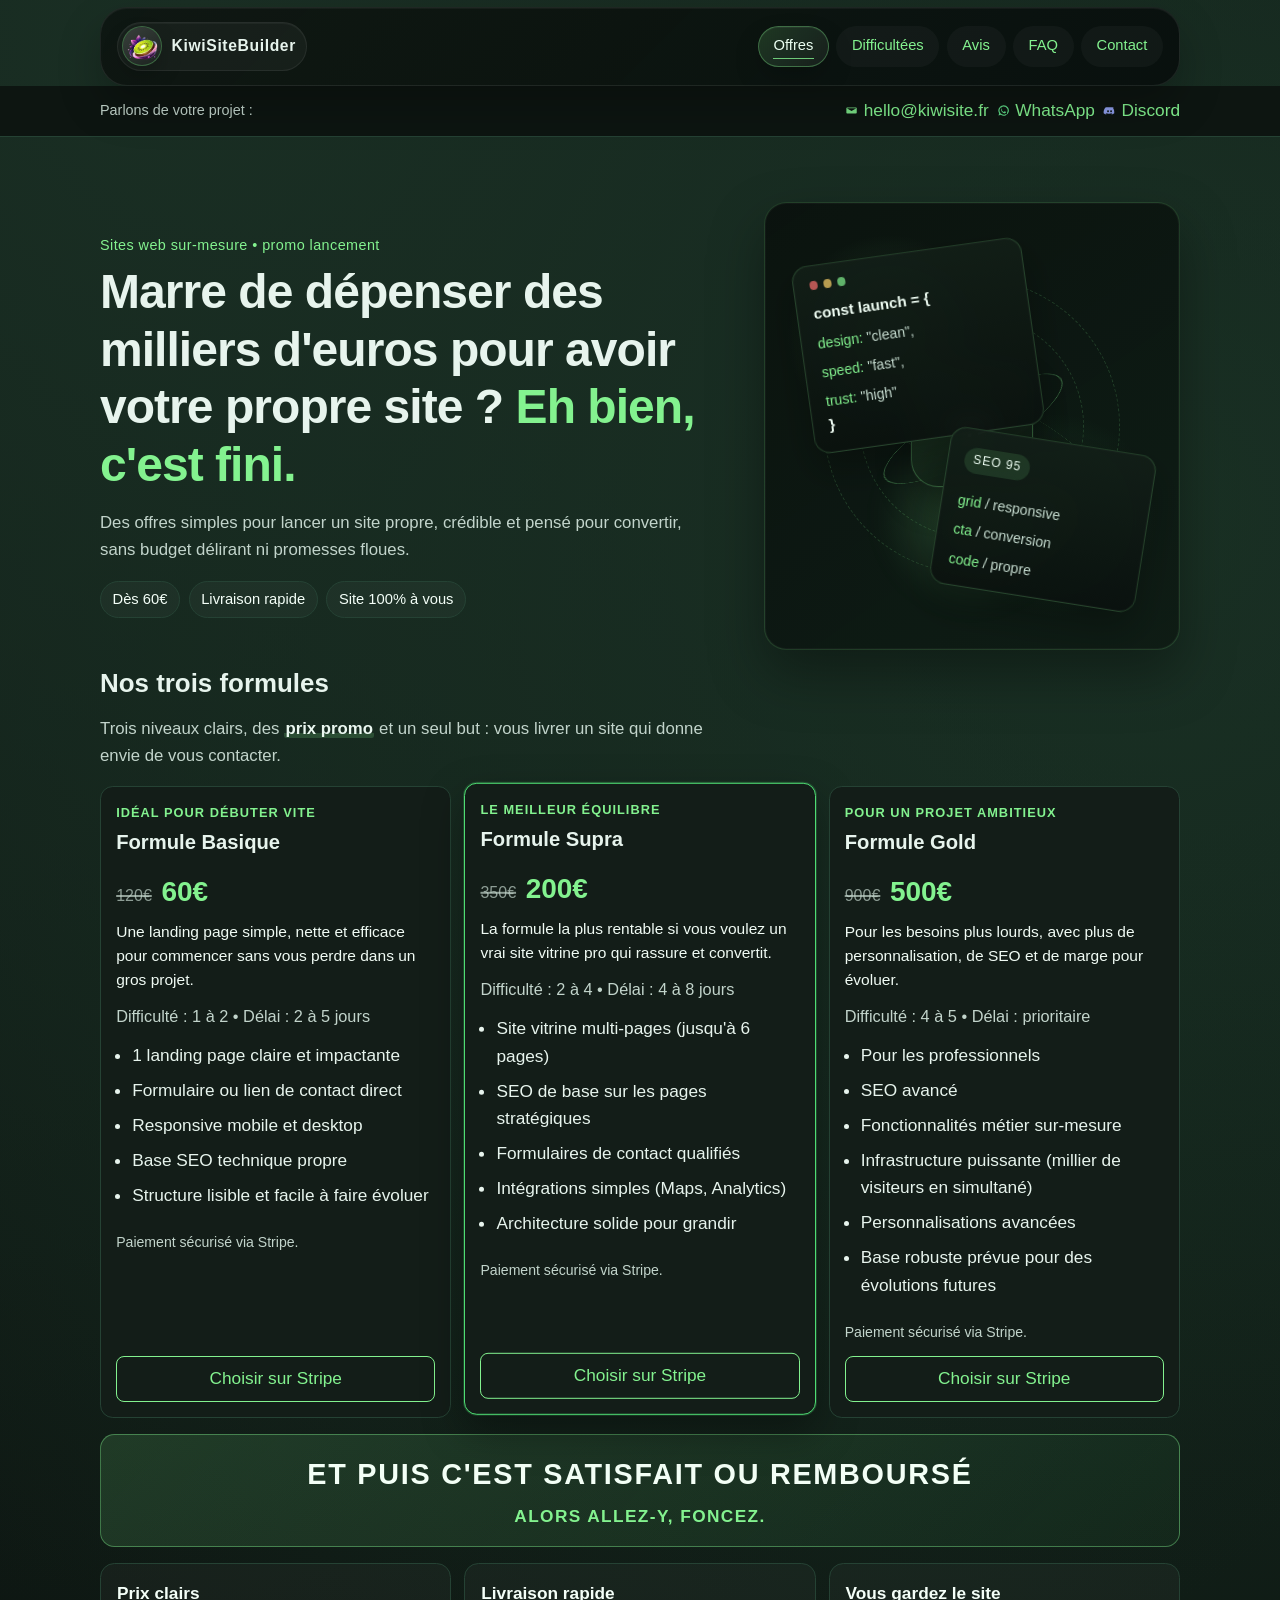
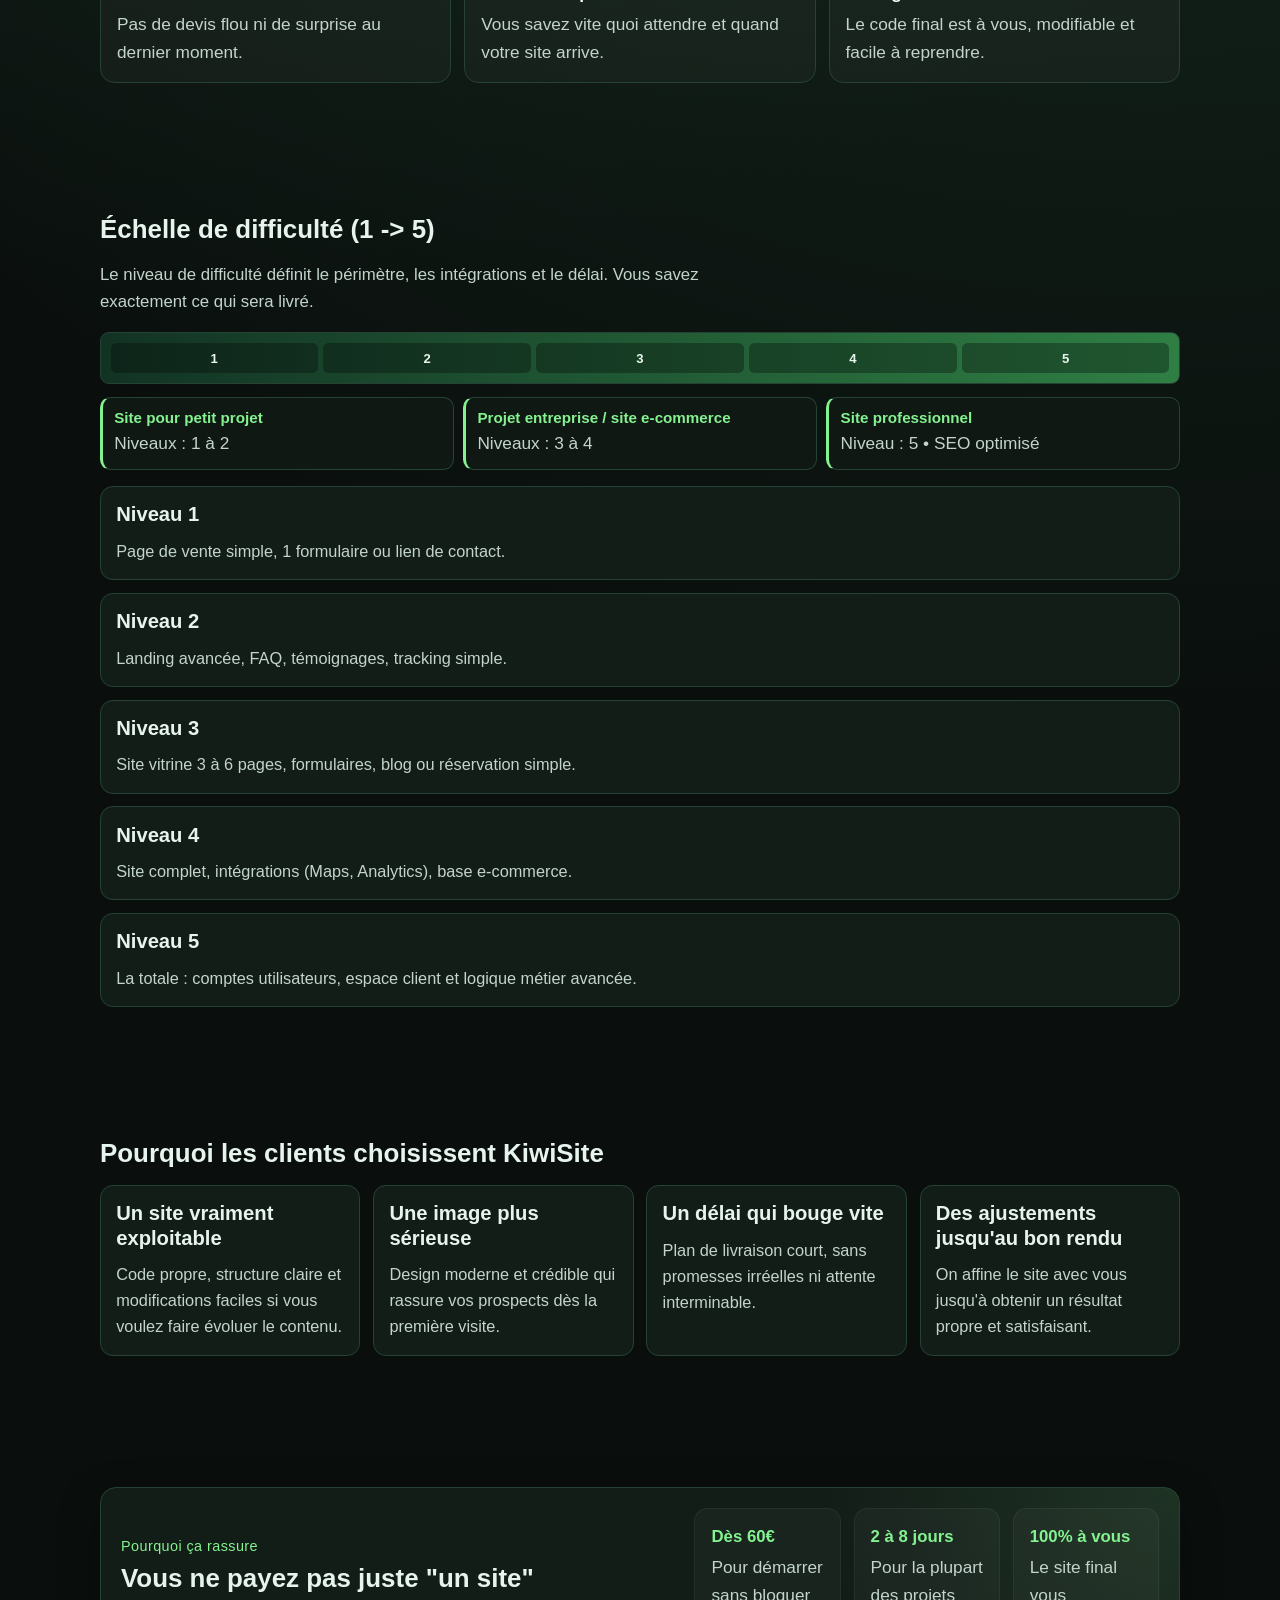
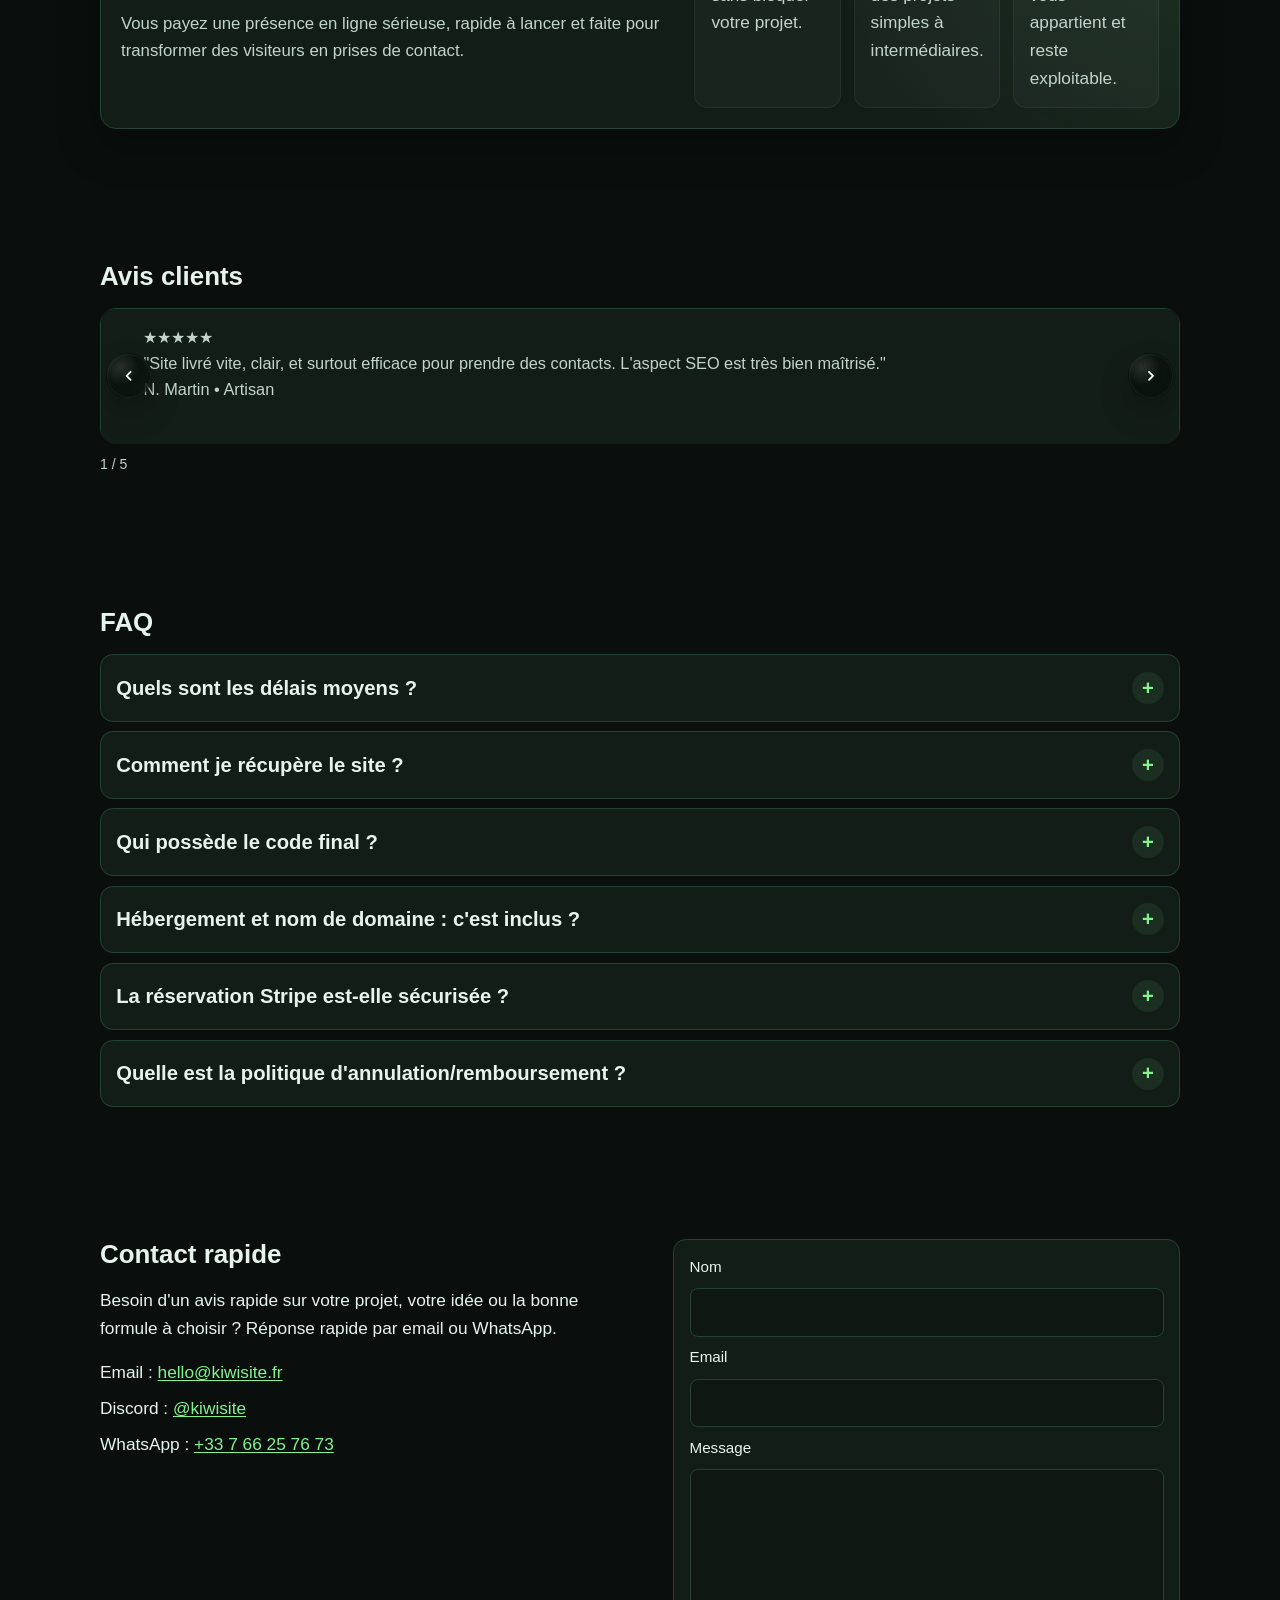
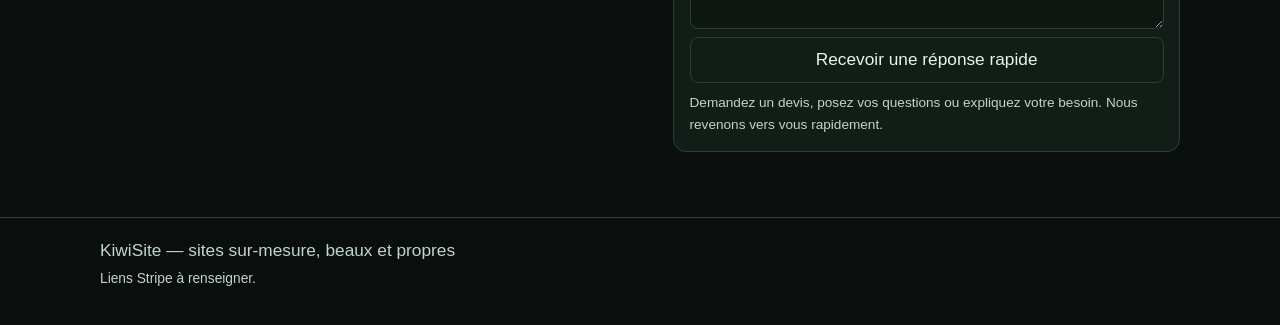
==== commit b1b1a82d: "e" ====
--- a/index.html
+++ b/index.html
@@ -38,42 +38,61 @@
 
     <div class="contact-bar" aria-label="Barre contact rapide">
       <div class="container contact-bar-wrap">
-        <p>Parlons de votre projet :</p>
-        <div class="contact-actions">
-          <a class="contact-link mail-link" href="mailto:hello@kiwisite.fr">
-            <span class="contact-app-icon" aria-hidden="true">
-              <svg viewBox="0 0 24 24" focusable="false">
-                <path
-                  d="M4 6.5h16a1.5 1.5 0 0 1 1.5 1.5v8a1.5 1.5 0 0 1-1.5 1.5H4A1.5 1.5 0 0 1 2.5 16V8A1.5 1.5 0 0 1 4 6.5Zm0 1.5v.2L12 13l8-4.8V8H4Z"
-                  fill="currentColor"
-                />
-              </svg>
-            </span>
-            <span>hello@kiwisite.fr</span>
-          </a>
-
-          <a class="contact-link wa-link" href="https://wa.me/33612345678" target="_blank" rel="noopener">
-            <span class="contact-app-icon" aria-hidden="true">
-              <svg viewBox="0 0 24 24" focusable="false">
-                <path
-                  d="M12 2.5a9.5 9.5 0 0 0-8.1 14.5L2.8 21l4.2-1.1A9.5 9.5 0 1 0 12 2.5Zm0 2a7.5 7.5 0 0 1 6.4 11.4l-.3.5.7 2.6-2.6-.7-.5.3A7.5 7.5 0 1 1 12 4.5Zm-3 4c-.3 0-.6.1-.8.4-.2.3-.7 1-.7 2.1s.7 2.2.8 2.4c.1.2 1.4 2.3 3.5 3.2 1.9.8 2.2.6 2.7.5.5-.1 1.6-.7 1.8-1.4.2-.6.2-1.2.1-1.3-.1-.1-.3-.2-.7-.4-.4-.2-1.1-.5-1.3-.6-.2-.1-.4-.1-.6.1-.2.3-.7.8-.9 1-.2.2-.3.2-.6.1-.3-.2-1.2-.4-2.2-1.4-.8-.7-1.4-1.7-1.6-2-.2-.3 0-.4.1-.6.1-.1.3-.3.4-.5.1-.2.2-.3.3-.5.1-.2.1-.4 0-.6-.1-.1-.7-1.7-1-2.2-.2-.5-.5-.5-.7-.5H9Z"
-                  fill="currentColor"
-                />
-              </svg>
-            </span>
-            <span>WhatsApp</span>
-          </a>
-          <a class="contact-link discord-link" href="https://discord.gg/kiwisite" target="_blank" rel="noopener">
-            <span class="contact-app-icon" aria-hidden="true">
-              <svg viewBox="0 0 24 24" focusable="false">
-                <path
-                  d="M20.2 6.9a16 16 0 0 0-4-1.2l-.2.4c1.5.4 2.2.9 2.2.9-2-1-4.2-1-6.2-1s-4.2 0-6.2 1c0 0 .8-.6 2.3-.9l-.2-.4a16 16 0 0 0-4 1.2C1.4 10.3 1 13.6 1.2 16.9c1.5 1.1 3 1.8 4.4 2.3l1-1.5a9.9 9.9 0 0 1-1.9-.9l.5-.4c3.7 1.7 7.8 1.7 11.4 0l.5.4c-.6.4-1.2.7-1.9.9l1 1.5c1.4-.5 2.9-1.2 4.4-2.3.3-3.8-.5-7-2.4-10Zm-11 8.2c-.9 0-1.6-.8-1.6-1.8s.7-1.8 1.6-1.8 1.6.8 1.6 1.8-.7 1.8-1.6 1.8Zm5.6 0c-.9 0-1.6-.8-1.6-1.8s.7-1.8 1.6-1.8 1.6.8 1.6 1.8-.7 1.8-1.6 1.8Z"
-                  fill="currentColor"
-                />
-              </svg>
-            </span>
-            <span>Discord</span>
-          </a>
+        <button
+          type="button"
+          class="contact-fab-toggle"
+          aria-expanded="false"
+          aria-controls="contact-fab-panel"
+          aria-label="Ouvrir les moyens de contact"
+        >
+          <span class="contact-fab-icon" aria-hidden="true">
+            <svg viewBox="0 0 24 24" focusable="false">
+              <path
+                d="M12 3.5c-4.9 0-8.8 3.5-8.8 7.9 0 2.5 1.3 4.8 3.4 6.3l-.9 2.8 3.3-1.4c1 .3 2 .5 3 .5 4.9 0 8.8-3.5 8.8-7.9S16.9 3.5 12 3.5Zm0 2c3.7 0 6.8 2.6 6.8 5.9s-3.1 5.9-6.8 5.9c-.9 0-1.8-.2-2.6-.5l-.4-.1-1.4.6.4-1.2-.6-.4c-1.5-1.1-2.3-2.6-2.3-4.3 0-3.3 3-5.9 6.9-5.9Zm-3.1 4.4h6.2v1.7H8.9Zm0 3.1h4.3v1.7H8.9Z"
+                fill="currentColor"
+              />
+            </svg>
+          </span>
+        </button>
+
+        <div class="contact-panel" id="contact-fab-panel">
+          <p>Parlons de votre projet :</p>
+          <div class="contact-actions">
+            <a class="contact-link mail-link" href="mailto:hello@kiwisite.fr">
+              <span class="contact-app-icon" aria-hidden="true">
+                <svg viewBox="0 0 24 24" focusable="false">
+                  <path
+                    d="M4 6.5h16a1.5 1.5 0 0 1 1.5 1.5v8a1.5 1.5 0 0 1-1.5 1.5H4A1.5 1.5 0 0 1 2.5 16V8A1.5 1.5 0 0 1 4 6.5Zm0 1.5v.2L12 13l8-4.8V8H4Z"
+                    fill="currentColor"
+                  />
+                </svg>
+              </span>
+              <span>hello@kiwisite.fr</span>
+            </a>
+
+            <a class="contact-link wa-link" href="https://wa.me/33612345678" target="_blank" rel="noopener">
+              <span class="contact-app-icon" aria-hidden="true">
+                <svg viewBox="0 0 24 24" focusable="false">
+                  <path
+                    d="M12 2.5a9.5 9.5 0 0 0-8.1 14.5L2.8 21l4.2-1.1A9.5 9.5 0 1 0 12 2.5Zm0 2a7.5 7.5 0 0 1 6.4 11.4l-.3.5.7 2.6-2.6-.7-.5.3A7.5 7.5 0 1 1 12 4.5Zm-3 4c-.3 0-.6.1-.8.4-.2.3-.7 1-.7 2.1s.7 2.2.8 2.4c.1.2 1.4 2.3 3.5 3.2 1.9.8 2.2.6 2.7.5.5-.1 1.6-.7 1.8-1.4.2-.6.2-1.2.1-1.3-.1-.1-.3-.2-.7-.4-.4-.2-1.1-.5-1.3-.6-.2-.1-.4-.1-.6.1-.2.3-.7.8-.9 1-.2.2-.3.2-.6.1-.3-.2-1.2-.4-2.2-1.4-.8-.7-1.4-1.7-1.6-2-.2-.3 0-.4.1-.6.1-.1.3-.3.4-.5.1-.2.2-.3.3-.5.1-.2.1-.4 0-.6-.1-.1-.7-1.7-1-2.2-.2-.5-.5-.5-.7-.5H9Z"
+                    fill="currentColor"
+                  />
+                </svg>
+              </span>
+              <span>WhatsApp</span>
+            </a>
+            <a class="contact-link discord-link" href="https://discord.gg/kiwisite" target="_blank" rel="noopener">
+              <span class="contact-app-icon" aria-hidden="true">
+                <svg viewBox="0 0 24 24" focusable="false">
+                  <path
+                    d="M20.2 6.9a16 16 0 0 0-4-1.2l-.2.4c1.5.4 2.2.9 2.2.9-2-1-4.2-1-6.2-1s-4.2 0-6.2 1c0 0 .8-.6 2.3-.9l-.2-.4a16 16 0 0 0-4 1.2C1.4 10.3 1 13.6 1.2 16.9c1.5 1.1 3 1.8 4.4 2.3l1-1.5a9.9 9.9 0 0 1-1.9-.9l.5-.4c3.7 1.7 7.8 1.7 11.4 0l.5.4c-.6.4-1.2.7-1.9.9l1 1.5c1.4-.5 2.9-1.2 4.4-2.3.3-3.8-.5-7-2.4-10Zm-11 8.2c-.9 0-1.6-.8-1.6-1.8s.7-1.8 1.6-1.8 1.6.8 1.6 1.8-.7 1.8-1.6 1.8Zm5.6 0c-.9 0-1.6-.8-1.6-1.8s.7-1.8 1.6-1.8 1.6.8 1.6 1.8-.7 1.8-1.6 1.8Z"
+                    fill="currentColor"
+                  />
+                </svg>
+              </span>
+              <span>Discord</span>
+            </a>
+          </div>
         </div>
       </div>
     </div>
@@ -383,7 +402,16 @@
                 data-action="prev"
                 aria-label="Avis précédent"
               >
-                ←
+                <svg viewBox="0 0 24 24" focusable="false" aria-hidden="true">
+                  <path
+                    d="M14.5 6.5 9 12l5.5 5.5"
+                    fill="none"
+                    stroke="currentColor"
+                    stroke-linecap="round"
+                    stroke-linejoin="round"
+                    stroke-width="2.4"
+                  />
+                </svg>
               </button>
               <button
                 type="button"
@@ -391,7 +419,16 @@
                 data-action="next"
                 aria-label="Avis suivant"
               >
-                →
+                <svg viewBox="0 0 24 24" focusable="false" aria-hidden="true">
+                  <path
+                    d="M9.5 6.5 15 12l-5.5 5.5"
+                    fill="none"
+                    stroke="currentColor"
+                    stroke-linecap="round"
+                    stroke-linejoin="round"
+                    stroke-width="2.4"
+                  />
+                </svg>
               </button>
             </div>
             <div class="reviews-track" id="reviews-track">
--- a/css/styles.css
+++ b/css/styles.css
@@ -204,11 +204,12 @@
 
 .site-header {
   position: sticky;
-  top: 0;
+  top: max(0.45rem, env(safe-area-inset-top));
   z-index: 100;
-  border-bottom: 1px solid var(--border);
-  backdrop-filter: blur(8px);
-  background: var(--header-bg);
+  padding: 0 0 0.45rem;
+  border-bottom: 0;
+  background: transparent;
+  backdrop-filter: none;
 }
 
 .nav-wrap {
@@ -216,24 +217,42 @@
   align-items: center;
   justify-content: space-between;
   gap: 1rem;
-  padding: 0.75rem 0;
+  padding: 0.85rem 1rem;
+  border: 1px solid rgba(255, 255, 255, 0.08);
+  border-radius: 1.7rem;
+  background:
+    linear-gradient(135deg, rgba(15, 24, 19, 0.92), rgba(10, 17, 14, 0.78)),
+    var(--header-bg);
+  backdrop-filter: blur(18px);
+  box-shadow:
+    0 20px 44px rgba(0, 0, 0, 0.24),
+    inset 0 1px 0 rgba(255, 255, 255, 0.04);
 }
 
 .brand {
   margin: 0;
   display: inline-flex;
   align-items: center;
-  gap: 0.5rem;
+  gap: 0.65rem;
+  padding: 0.28rem 0.62rem 0.28rem 0.3rem;
+  border: 1px solid rgba(255, 255, 255, 0.07);
+  border-radius: 999px;
+  background: rgba(255, 255, 255, 0.04);
+  box-shadow: inset 0 1px 0 rgba(255, 255, 255, 0.04);
   font-weight: 700;
   letter-spacing: 0.03em;
 }
 
 .brand-logo {
-  width: 2.1rem;
-  height: 2.1rem;
+  width: 2.4rem;
+  height: 2.4rem;
   display: inline-flex;
   border-radius: 50%;
-  box-shadow: 0 0 0 1px var(--brand-ring);
+  padding: 0.1rem;
+  background: linear-gradient(145deg, rgba(255, 255, 255, 0.14), rgba(255, 255, 255, 0.02));
+  box-shadow:
+    0 0 0 1px var(--brand-ring),
+    0 10px 22px rgba(0, 0, 0, 0.22);
 }
 
 .brand-logo img {
@@ -246,6 +265,14 @@
 
 .brand-text {
   line-height: 1;
+  font-size: 0.98rem;
+  letter-spacing: 0.04em;
+}
+
+.nav-wrap nav {
+  display: flex;
+  justify-content: flex-end;
+  min-width: 0;
 }
 
 .nav-list {
@@ -253,34 +280,49 @@
   margin: 0;
   padding: 0;
   display: flex;
-  gap: 0.8rem;
+  gap: 0.45rem;
   flex-wrap: wrap;
 }
 
 .nav-list a {
+  display: inline-flex;
+  align-items: center;
+  justify-content: center;
+  min-height: 2.45rem;
   font-size: 0.92rem;
   text-decoration: none;
-  padding: 0.3rem 0.45rem;
-  border-radius: 0.25rem;
+  padding: 0.48rem 0.92rem;
+  border: 1px solid transparent;
+  border-radius: 999px;
+  background: rgba(255, 255, 255, 0.03);
   position: relative;
-  transition: color 180ms ease, background-color 180ms ease;
+  transition:
+    color 180ms ease,
+    background-color 180ms ease,
+    border-color 180ms ease,
+    transform 180ms ease,
+    box-shadow 180ms ease;
 }
 
 .nav-list a::after {
   content: "";
   position: absolute;
-  left: 0.45rem;
-  right: 0.45rem;
-  bottom: 0.1rem;
-  height: 2px;
+  left: 0.9rem;
+  right: 0.9rem;
+  bottom: 0.45rem;
+  height: 1px;
   background: var(--kiwi);
   transform: scaleX(0);
   transform-origin: left;
+  opacity: 0.8;
   transition: transform 180ms ease;
 }
 
 .nav-list a:hover {
-  background: var(--nav-hover-bg);
+  background: rgba(255, 255, 255, 0.06);
+  border-color: rgba(255, 255, 255, 0.1);
+  transform: translateY(-1px);
+  box-shadow: 0 10px 24px rgba(0, 0, 0, 0.16);
 }
 
 .nav-list a:hover::after {
@@ -289,7 +331,12 @@
 
 .nav-list a.is-active {
   color: #ebfff2;
-  background: var(--nav-active-bg);
+  background:
+    linear-gradient(135deg, rgba(131, 242, 143, 0.16), rgba(255, 255, 255, 0.05));
+  border-color: rgba(131, 242, 143, 0.34);
+  box-shadow:
+    inset 0 1px 0 rgba(255, 255, 255, 0.05),
+    0 12px 26px rgba(0, 0, 0, 0.18);
 }
 
 .nav-list a.is-active::after {
@@ -313,10 +360,33 @@
   padding: 0.7rem 0;
 }
 
+.contact-panel {
+  display: flex;
+  flex-direction: column;
+  gap: 0.65rem;
+  width: 100%;
+}
+
 .contact-bar-wrap p {
   margin: 0;
   color: var(--muted);
   font-size: 0.9rem;
+}
+
+.contact-fab-toggle {
+  display: none;
+}
+
+.contact-fab-icon {
+  display: inline-flex;
+  width: 1.2rem;
+  height: 1.2rem;
+}
+
+.contact-fab-icon svg {
+  width: 100%;
+  height: 100%;
+  display: block;
 }
 
 .contact-actions {
@@ -1226,18 +1296,41 @@
 }
 
 .reviews-arrow {
-  width: 2.2rem;
-  height: 2.2rem;
+  width: 2.9rem;
+  height: 2.9rem;
   padding: 0;
-  font-size: 1.05rem;
-  line-height: 1;
-  font-weight: 700;
+  display: grid;
+  place-items: center;
   border-radius: 999px;
-  border: 1px solid rgba(131, 242, 143, 0.35);
-  background: rgba(10, 16, 13, 0.78);
-  backdrop-filter: blur(8px);
+  border-color: transparent;
+  background:
+    radial-gradient(circle at 30% 30%, rgba(255, 255, 255, 0.12), transparent 42%),
+    rgba(8, 14, 11, 0.62);
+  color: #f3fff7;
+  backdrop-filter: blur(12px);
   pointer-events: auto;
-  box-shadow: 0 8px 24px rgba(0, 0, 0, 0.28);
+  box-shadow:
+    0 14px 30px rgba(0, 0, 0, 0.24),
+    inset 0 0 0 1px rgba(255, 255, 255, 0.05);
+}
+
+.reviews-arrow svg {
+  width: 1.1rem;
+  height: 1.1rem;
+  display: block;
+}
+
+.reviews-arrow:hover,
+.reviews-arrow:focus-visible {
+  border-color: transparent;
+  background:
+    radial-gradient(circle at 30% 30%, rgba(255, 255, 255, 0.16), transparent 42%),
+    rgba(12, 22, 17, 0.82);
+  color: var(--kiwi);
+  transform: translateY(-2px) scale(1.04);
+  box-shadow:
+    0 18px 34px rgba(0, 0, 0, 0.28),
+    0 0 0 1px rgba(131, 242, 143, 0.12);
 }
 
 .reviews-carousel {
@@ -1283,11 +1376,15 @@
 
 .faq-question {
   width: 100%;
+  display: flex;
+  align-items: center;
+  justify-content: space-between;
+  gap: 0.9rem;
   text-align: left;
   background: transparent;
   color: var(--text);
   border: 0;
-  padding: 0;
+  padding: 0.1rem 0;
   font: inherit;
   cursor: pointer;
   transition: color 170ms ease;
@@ -1299,12 +1396,27 @@
 
 .faq-question::after {
   content: "+";
-  float: right;
+  flex: 0 0 auto;
+  width: 2rem;
+  height: 2rem;
+  display: grid;
+  place-items: center;
+  border-radius: 999px;
+  background: rgba(131, 242, 143, 0.08);
   color: var(--kiwi);
+  transition:
+    transform 170ms ease,
+    background-color 170ms ease,
+    color 170ms ease;
 }
 
 .faq-question[aria-expanded="true"]::after {
   content: "-";
+  background: rgba(131, 242, 143, 0.16);
+}
+
+.faq-item:hover .faq-question::after {
+  transform: scale(1.05);
 }
 
 .faq-answer {
@@ -1435,30 +1547,45 @@
     display: grid;
     grid-template-columns: auto 1fr;
     align-items: center;
+    gap: 0.65rem 0.5rem;
+    padding: 0.72rem 0.8rem 0.78rem;
+    border-radius: 1.35rem;
+    box-shadow:
+      0 14px 30px rgba(0, 0, 0, 0.22),
+      inset 0 1px 0 rgba(255, 255, 255, 0.04);
+  }
+
+  .brand {
     gap: 0.5rem;
-    padding: 0.45rem 0;
+    padding: 0.22rem 0.46rem 0.22rem 0.24rem;
   }
 
   .brand-logo {
-    width: 1.85rem;
-    height: 1.85rem;
+    width: 2rem;
+    height: 2rem;
   }
 
   .brand-text {
-    font-size: 0.92rem;
+    font-size: 0.88rem;
   }
 
   .nav-wrap nav {
     grid-column: 1 / -1;
+    display: block;
   }
 
   .nav-list {
     display: flex;
-    flex-wrap: wrap;
-    gap: 0.28rem;
-    overflow: visible;
-    padding-bottom: 0;
-    margin-top: 0.1rem;
+    flex-wrap: nowrap;
+    gap: 0.38rem;
+    overflow-x: auto;
+    padding-bottom: 0.2rem;
+    margin-top: 0.15rem;
+    scrollbar-width: none;
+  }
+
+  .nav-list::-webkit-scrollbar {
+    display: none;
   }
 
   .nav-list li {
@@ -1466,25 +1593,23 @@
   }
 
   .nav-list a {
-    display: inline-flex;
-    align-items: center;
-    min-height: 1.78rem;
-    text-align: center;
-    justify-content: center;
-    padding: 0.22rem 0.5rem;
-    font-size: 0.8rem;
+    min-height: 2rem;
+    padding: 0.36rem 0.78rem;
+    font-size: 0.79rem;
     line-height: 1.1;
     background:
-      linear-gradient(180deg, rgba(25, 38, 31, 0.9), rgba(13, 20, 16, 0.94));
-    border: 1px solid rgba(131, 242, 143, 0.2);
-    border-radius: 0.14rem;
-    box-shadow: inset 0 -1px 0 rgba(131, 242, 143, 0.18);
+      linear-gradient(180deg, rgba(24, 37, 30, 0.92), rgba(12, 19, 15, 0.96));
+    border: 1px solid rgba(255, 255, 255, 0.08);
+    border-radius: 999px;
+    box-shadow:
+      inset 0 -1px 0 rgba(131, 242, 143, 0.14),
+      0 6px 14px rgba(0, 0, 0, 0.12);
   }
 
   .nav-list a::after {
-    left: 0.35rem;
-    right: 0.35rem;
-    bottom: 0.16rem;
+    left: 0.7rem;
+    right: 0.7rem;
+    bottom: 0.34rem;
     height: 1px;
   }
 
@@ -1508,43 +1633,112 @@
     font-size: 0.74rem;
     letter-spacing: 0.08em;
     text-transform: uppercase;
-    white-space: nowrap;
-    overflow: hidden;
-    text-overflow: ellipsis;
     color: var(--contact-mobile-text);
   }
 
   .contact-bar {
+    position: fixed;
+    right: 1rem;
+    bottom: calc(1rem + env(safe-area-inset-bottom));
+    z-index: 220;
+    background: transparent;
+    border-bottom: 0;
+  }
+
+  .contact-bar .container {
+    width: auto;
+    max-width: none;
+    padding-inline: 0;
+  }
+
+  .contact-bar-wrap {
+    align-items: flex-end;
+    gap: 0.75rem;
+    padding: 0;
+    position: relative;
+  }
+
+  .contact-fab-toggle {
+    width: 3.7rem;
+    height: 3.7rem;
+    display: inline-flex;
+    align-items: center;
+    justify-content: center;
+    border: 1px solid rgba(255, 255, 255, 0.14);
+    border-radius: 999px;
+    padding: 0;
+    background:
+      radial-gradient(circle at 30% 30%, rgba(255, 255, 255, 0.16), transparent 38%),
+      linear-gradient(145deg, var(--kiwi), var(--kiwi-strong));
+    color: var(--accent-contrast);
+    box-shadow:
+      0 16px 32px rgba(0, 0, 0, 0.28),
+      0 0 0 1px rgba(131, 242, 143, 0.2);
+  }
+
+  .contact-fab-toggle:hover,
+  .contact-fab-toggle:focus-visible {
+    color: var(--accent-contrast);
+    transform: translateY(-2px) scale(1.02);
+    box-shadow:
+      0 20px 38px rgba(0, 0, 0, 0.34),
+      0 0 0 1px rgba(131, 242, 143, 0.28);
+  }
+
+  .contact-fab-toggle[aria-expanded="true"] {
+    transform: rotate(45deg);
+  }
+
+  .contact-panel {
+    position: absolute;
+    right: 0;
+    bottom: calc(100% + 0.75rem);
+    width: min(18rem, calc(100vw - 2rem));
+    padding: 0.9rem;
+    border: 1px solid var(--contact-mobile-border);
+    border-radius: 1.15rem;
     background: var(--contact-mobile-bg);
-    border-bottom-color: var(--contact-mobile-border);
-  }
-
-  .contact-bar-wrap {
-    gap: 0.38rem;
-    padding: 0.45rem 0 0.5rem;
+    box-shadow: 0 22px 44px rgba(0, 0, 0, 0.32);
+    opacity: 0;
+    visibility: hidden;
+    pointer-events: none;
+    transform: translateY(0.75rem) scale(0.96);
+    transform-origin: bottom right;
+    transition:
+      opacity 180ms ease,
+      visibility 180ms ease,
+      transform 180ms ease;
+  }
+
+  .contact-bar.is-open .contact-panel {
+    opacity: 1;
+    visibility: visible;
+    pointer-events: auto;
+    transform: translateY(0) scale(1);
   }
 
   .contact-actions {
     width: 100%;
     display: flex;
-    flex-wrap: wrap;
+    flex-direction: column;
     gap: 0.42rem;
     overflow: visible;
     padding-bottom: 0;
+    align-items: stretch;
   }
 
   .contact-actions a,
   .contact-actions .copy-btn {
-    flex: 1 1 calc(50% - 0.42rem);
+    width: 100%;
     display: inline-flex;
     align-items: center;
-    justify-content: center;
-    text-align: center;
-    min-height: 2.35rem;
-    padding: 0.34rem 0.82rem;
-    font-size: 0.84rem;
+    justify-content: flex-start;
+    text-align: left;
+    min-height: 3rem;
+    padding: 0.7rem 0.9rem;
+    font-size: 0.92rem;
     font-weight: 600;
-    border-radius: 999px;
+    border-radius: 1rem;
     border: 1px solid var(--contact-pill-border);
     background: var(--contact-pill-bg);
     white-space: normal;
@@ -1729,13 +1923,18 @@
   }
 
   .contact-bar-wrap {
+    align-items: center;
+  }
+
+  .contact-panel {
     flex-direction: row;
     align-items: center;
     justify-content: space-between;
-  }
-}
-
-@media (min-width: 980px) {
+    gap: 1rem;
+  }
+}
+
+@media (min-width: 750px) {
   .offers-hero {
     display: grid;
     grid-template-columns: minmax(0, 1.1fr) 26rem;
